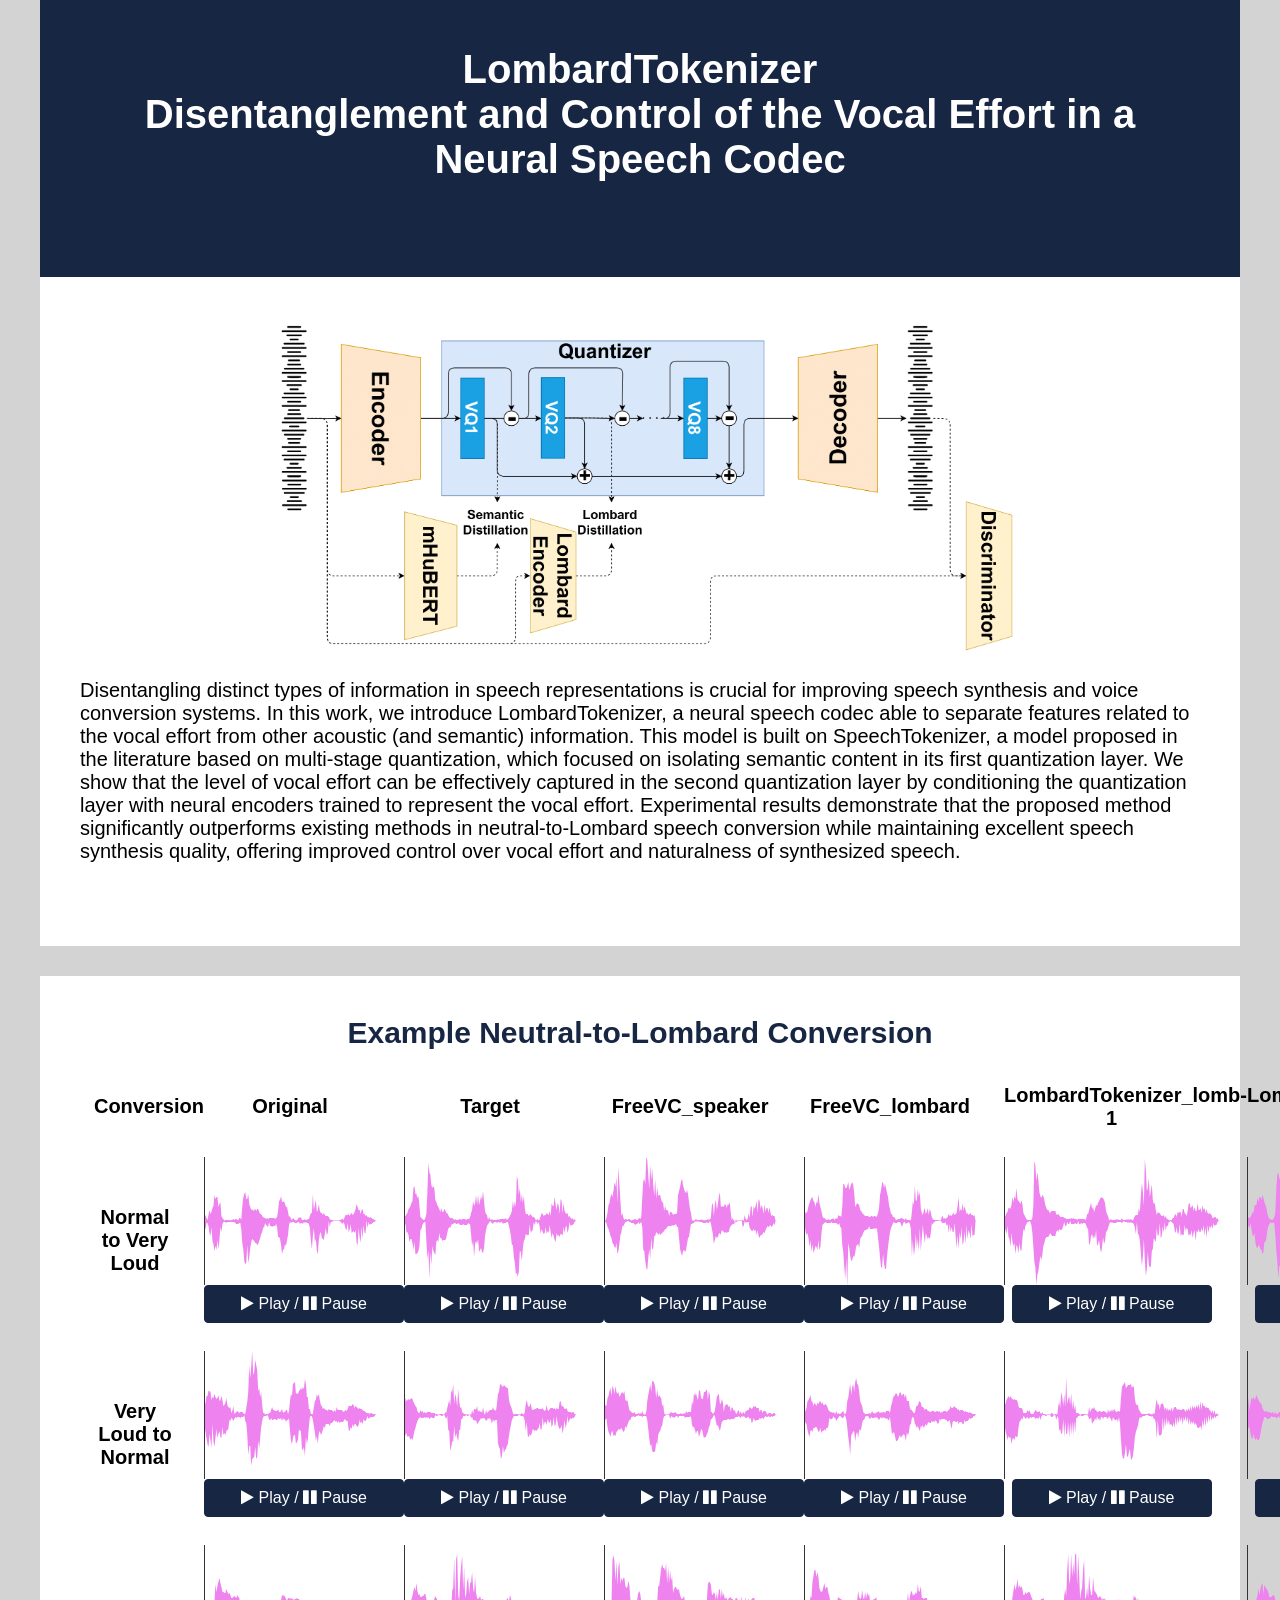
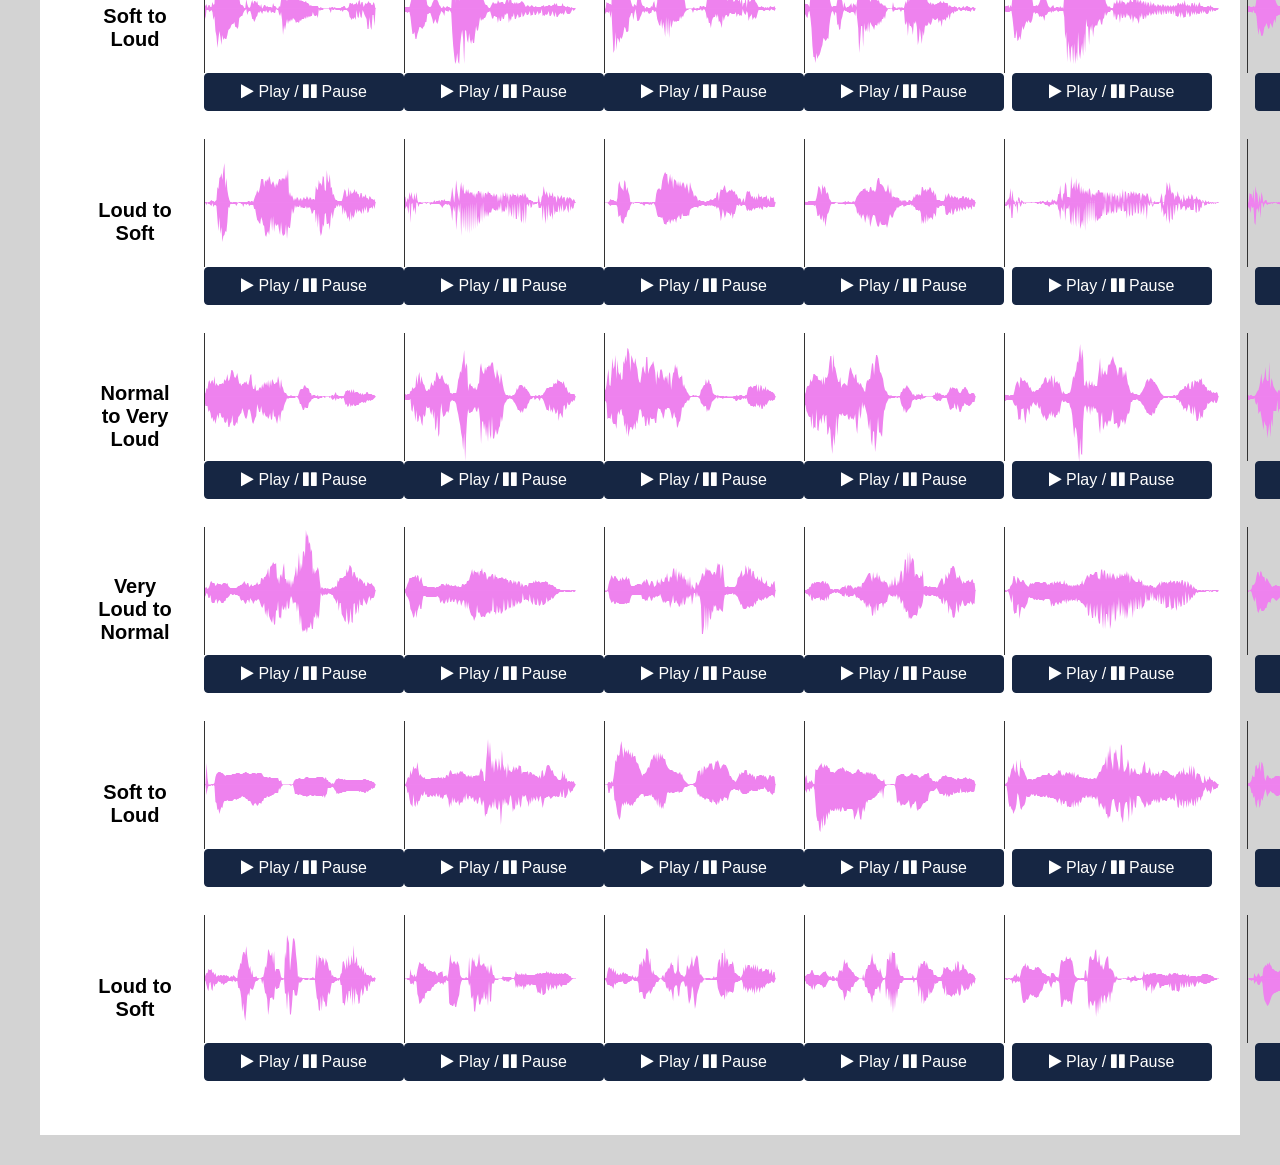
==== index.html @ 328fdbd9 "Add index for website" ====
<!DOCTYPE html>
<html>
    <head>
        <meta charset="UTF-8">
        <title>LombardTokenizer: Disentanglement and Control of the Vocal Effort in a  Neural Speech Codec</title>
        <link rel="stylesheet" type="text/css" href="css/styles.css">
        <script src="css/jquery-3.5.js"></script>
    </head>
    <body>
<div class="container">
    <div id="text1">LombardTokenizer <br/> Disentanglement and Control of the Vocal Effort in a  Neural Speech Codec</div>
    <div id="intro">
        <br>
        <p>
        <!-- Authors -->
      </p>
       <p>
        <!-- Conference and date -->
      </p>
       <p>
        <!-- link to paper [<a href="">Paper</a>] -->
        </p>
    </div>
</div>
<div class="content-container">
    <img src="data/lombardtokenizer.png" style="width:70%">
    <p>
        Disentangling distinct types of information in speech representations is crucial for improving speech synthesis 
        and voice conversion systems. In this work, we introduce LombardTokenizer, a neural speech codec able to separate 
        features related to the vocal effort from other acoustic (and semantic) information. This model is built on 
        SpeechTokenizer, a model proposed in the literature based on multi-stage quantization, which focused on isolating 
        semantic content in its first quantization layer. We show that the level of vocal effort can be effectively captured 
        in the second quantization layer by conditioning the quantization layer with neural encoders trained to represent 
        the vocal effort. Experimental results demonstrate that the proposed method significantly outperforms existing 
        methods in neutral-to-Lombard speech conversion while maintaining excellent speech synthesis quality, offering 
        improved control over vocal effort and naturalness of synthesized speech.
    </p>
    <br/>
</div>
<link rel="stylesheet" href="https://maxcdn.bootstrapcdn.com/font-awesome/4.3.0/css/font-awesome.min.css">

<div class="content-container">
    <script src="css/wavesurfer.js"></script>
    <div class="content-title">Example Neutral-to-Lombard Conversion</div>

    <table border="0" class="inlineTable">
        <tr>
            <th>      Conversion       </th>
            <th>       Original        </th>
            <th>        Target         </th>
            <th>    FreeVC_speaker     </th>
            <th>    FreeVC_lombard     </th>
            <th>LombardTokenizer_lomb-1</th>
            <th>LombardTokenizer_lomb-2</th>
        </tr>
        <tr>
            <th>Normal to Very Loud</th>
            <td>
                <div id="orig_waveform_1"></div>
                <button id="orig_waveform_1" class="play-button-demo btn btn-primary" onclick="wavesurfer_orig_1.playPause()">
                    <i class="fa fa-play"></i>
                    Play
                    /
                    <i class="fa fa-pause"></i>
                    Pause
                </button>
                <script>
                    var wavesurfer_orig_1 = WaveSurfer.create({
                                container: '#orig_waveform_1',
                                waveColor: 'violet',
                                progressColor: 'purple'
                            });
                    wavesurfer_orig_1.load('data/Avid/sp41/sp41_sen1_norm.wav');
                </script>
           </td>
            <td>
                <div id="target_waveform_1"></div>
                <button id="target_waveform_1" class="play-button-demo btn btn-primary" onclick="wavesurfer_target_1.playPause()">
                    <i class="fa fa-play"></i>
                    Play
                    /
                    <i class="fa fa-pause"></i>
                    Pause
                </button>
                <script>
                    var wavesurfer_target_1 = WaveSurfer.create({
                                container: '#target_waveform_1',
                                waveColor: 'violet',
                                progressColor: 'purple'
                            });
                    wavesurfer_target_1.load('data/Avid/sp41/sp41_sen1_very.wav');
                </script>
           </td>
            <td>
                <div id="freevc_spk_1"></div>
                <button id="freevc_spk_1" class="play-button-demo btn btn-primary" onclick="wavesurfer_freevc_spk_1.playPause()">
                    <i class="fa fa-play"></i>
                    Play
                    /
                    <i class="fa fa-pause"></i>
                    Pause
                </button>
                <script>
                    var wavesurfer_freevc_spk_1 = WaveSurfer.create({
                                container: '#freevc_spk_1',
                                waveColor: 'violet',
                                progressColor: 'purple'
                            });
                    wavesurfer_freevc_spk_1.load('data/Avid/sp41/sp41_sen1_norm2very_freevc_spk_intra_same.wav');
                </script>
           </td>
            <td>
                <div id="freevc_lmb_1"></div>
                <button id="freevc_lmb_1" class="play-button-demo btn btn-primary" onclick="wavesurfer_freevc_lmb_1.playPause()">
                    <i class="fa fa-play"></i>
                    Play
                    /
                    <i class="fa fa-pause"></i>
                    Pause
                </button>
                <script>
                    var wavesurfer_freevc_lmb_1 = WaveSurfer.create({
                                container: '#freevc_lmb_1',
                                waveColor: 'violet',
                                progressColor: 'purple'
                            });
                    wavesurfer_freevc_lmb_1.load('data/Avid/sp41/sp41_sen1_norm2very_freevc_lmb_intra_same.wav');
                </script>
           </td>
           <td>
            <div id="token_enc_1"></div>
            <button id="token_enc_1" class="play-button-demo btn btn-primary" onclick="wavesurfer_token_enc_1.playPause()">
                <i class="fa fa-play"></i>
                Play
                /
                <i class="fa fa-pause"></i>
                Pause
            </button>
            <script>
                var wavesurfer_token_enc_1 = WaveSurfer.create({
                            container: '#token_enc_1',
                            waveColor: 'violet',
                            progressColor: 'purple'
                        });
                wavesurfer_token_enc_1.load('data/Avid/sp41/sp41_sen1_norm2very_token_enc_intra_same.wav');
            </script>
            </td>
            <td>
            <div id="token_prd_1"></div>
            <button id="token_prd_1" class="play-button-demo btn btn-primary" onclick="wavesurfer_token_prd_1.playPause()">
                <i class="fa fa-play"></i>
                Play
                /
                <i class="fa fa-pause"></i>
                Pause
            </button>
            <script>
                var wavesurfer_token_prd_1 = WaveSurfer.create({
                            container: '#token_prd_1',
                            waveColor: 'violet',
                            progressColor: 'purple'
                        });
                wavesurfer_token_prd_1.load('data/Avid/sp41/sp41_sen1_norm2very_token_prd_intra_same.wav');
            </script>
            </td>
        </tr>
        <tr>
            <th>Very Loud to Normal</th>
            <td>
                <div id="orig_waveform_2"></div>
                <button id="orig_waveform_2" class="play-button-demo btn btn-primary" onclick="wavesurfer_orig_2.playPause()">
                    <i class="fa fa-play"></i>
                    Play
                    /
                    <i class="fa fa-pause"></i>
                    Pause
                </button>
                <script>
                    var wavesurfer_orig_2 = WaveSurfer.create({
                                container: '#orig_waveform_2',
                                waveColor: 'violet',
                                progressColor: 'purple'
                            });
                    wavesurfer_orig_2.load('data/Avid/sp41/sp41_sen2_very.wav');
                </script>
           </td>
            <td>
                <div id="target_waveform_2"></div>
                <button id="target_waveform_2" class="play-button-demo btn btn-primary" onclick="wavesurfer_target_2.playPause()">
                    <i class="fa fa-play"></i>
                    Play
                    /
                    <i class="fa fa-pause"></i>
                    Pause
                </button>
                <script>
                    var wavesurfer_target_2 = WaveSurfer.create({
                                container: '#target_waveform_2',
                                waveColor: 'violet',
                                progressColor: 'purple'
                            });
                    wavesurfer_target_2.load('data/Avid/sp41/sp41_sen2_norm.wav');
                </script>
           </td>
            <td>
                <div id="freevc_spk_2"></div>
                <button id="freevc_spk_2" class="play-button-demo btn btn-primary" onclick="wavesurfer_freevc_spk_2.playPause()">
                    <i class="fa fa-play"></i>
                    Play
                    /
                    <i class="fa fa-pause"></i>
                    Pause
                </button>
                <script>
                    var wavesurfer_freevc_spk_2 = WaveSurfer.create({
                                container: '#freevc_spk_2',
                                waveColor: 'violet',
                                progressColor: 'purple'
                            });
                    wavesurfer_freevc_spk_2.load('data/Avid/sp41/sp41_sen2_very2norm_freevc_spk_intra_same.wav');
                </script>
           </td>
            <td>
                <div id="freevc_lmb_2"></div>
                <button id="freevc_lmb_2" class="play-button-demo btn btn-primary" onclick="wavesurfer_freevc_lmb_2.playPause()">
                    <i class="fa fa-play"></i>
                    Play
                    /
                    <i class="fa fa-pause"></i>
                    Pause
                </button>
                <script>
                    var wavesurfer_freevc_lmb_2 = WaveSurfer.create({
                                container: '#freevc_lmb_2',
                                waveColor: 'violet',
                                progressColor: 'purple'
                            });
                    wavesurfer_freevc_lmb_2.load('data/Avid/sp41/sp41_sen2_very2norm_freevc_lmb_intra_same.wav');
                </script>
           </td>
           <td>
            <div id="token_enc_2"></div>
            <button id="token_enc_2" class="play-button-demo btn btn-primary" onclick="wavesurfer_token_enc_2.playPause()">
                <i class="fa fa-play"></i>
                Play
                /
                <i class="fa fa-pause"></i>
                Pause
            </button>
            <script>
                var wavesurfer_token_enc_2 = WaveSurfer.create({
                            container: '#token_enc_2',
                            waveColor: 'violet',
                            progressColor: 'purple'
                        });
                wavesurfer_token_enc_2.load('data/Avid/sp41/sp41_sen2_very2norm_token_enc_intra_same.wav');
            </script>
            </td>
            <td>
            <div id="token_prd_2"></div>
            <button id="token_prd_2" class="play-button-demo btn btn-primary" onclick="wavesurfer_token_prd_2.playPause()">
                <i class="fa fa-play"></i>
                Play
                /
                <i class="fa fa-pause"></i>
                Pause
            </button>
            <script>
                var wavesurfer_token_prd_2 = WaveSurfer.create({
                            container: '#token_prd_2',
                            waveColor: 'violet',
                            progressColor: 'purple'
                        });
                wavesurfer_token_prd_2.load('data/Avid/sp41/sp41_sen2_very2norm_token_prd_intra_same.wav');
            </script>
            </td>
        </tr>
        <tr>
            <th>Soft to Loud</th>
            <td>
                <div id="orig_waveform_3"></div>
                <button id="orig_waveform_3" class="play-button-demo btn btn-primary" onclick="wavesurfer_orig_3.playPause()">
                    <i class="fa fa-play"></i>
                    Play
                    /
                    <i class="fa fa-pause"></i>
                    Pause
                </button>
                <script>
                    var wavesurfer_orig_3 = WaveSurfer.create({
                                container: '#orig_waveform_3',
                                waveColor: 'violet',
                                progressColor: 'purple'
                            });
                    wavesurfer_orig_3.load('data/Avid/sp41/sp41_sen3_soft.wav');
                </script>
           </td>
            <td>
                <div id="target_waveform_3"></div>
                <button id="target_waveform_3" class="play-button-demo btn btn-primary" onclick="wavesurfer_target_3.playPause()">
                    <i class="fa fa-play"></i>
                    Play
                    /
                    <i class="fa fa-pause"></i>
                    Pause
                </button>
                <script>
                    var wavesurfer_target_3 = WaveSurfer.create({
                                container: '#target_waveform_3',
                                waveColor: 'violet',
                                progressColor: 'purple'
                            });
                    wavesurfer_target_3.load('data/Avid/sp41/sp41_sen3_loud.wav');
                </script>
           </td>
            <td>
                <div id="freevc_spk_3"></div>
                <button id="freevc_spk_3" class="play-button-demo btn btn-primary" onclick="wavesurfer_freevc_spk_3.playPause()">
                    <i class="fa fa-play"></i>
                    Play
                    /
                    <i class="fa fa-pause"></i>
                    Pause
                </button>
                <script>
                    var wavesurfer_freevc_spk_3 = WaveSurfer.create({
                                container: '#freevc_spk_3',
                                waveColor: 'violet',
                                progressColor: 'purple'
                            });
                    wavesurfer_freevc_spk_3.load('data/Avid/sp41/sp41_sen3_soft2loud_freevc_spk_intra_same.wav');
                </script>
           </td>
            <td>
                <div id="freevc_lmb_3"></div>
                <button id="freevc_lmb_3" class="play-button-demo btn btn-primary" onclick="wavesurfer_freevc_lmb_3.playPause()">
                    <i class="fa fa-play"></i>
                    Play
                    /
                    <i class="fa fa-pause"></i>
                    Pause
                </button>
                <script>
                    var wavesurfer_freevc_lmb_3 = WaveSurfer.create({
                                container: '#freevc_lmb_3',
                                waveColor: 'violet',
                                progressColor: 'purple'
                            });
                    wavesurfer_freevc_lmb_3.load('data/Avid/sp41/sp41_sen3_soft2loud_freevc_lmb_intra_same.wav');
                </script>
           </td>
           <td>
            <div id="token_enc_3"></div>
            <button id="token_enc_3" class="play-button-demo btn btn-primary" onclick="wavesurfer_token_enc_3.playPause()">
                <i class="fa fa-play"></i>
                Play
                /
                <i class="fa fa-pause"></i>
                Pause
            </button>
            <script>
                var wavesurfer_token_enc_3 = WaveSurfer.create({
                            container: '#token_enc_3',
                            waveColor: 'violet',
                            progressColor: 'purple'
                        });
                wavesurfer_token_enc_3.load('data/Avid/sp41/sp41_sen3_soft2loud_token_enc_intra_same.wav');
            </script>
            </td>
            <td>
            <div id="token_prd_3"></div>
            <button id="token_prd_3" class="play-button-demo btn btn-primary" onclick="wavesurfer_token_prd_3.playPause()">
                <i class="fa fa-play"></i>
                Play
                /
                <i class="fa fa-pause"></i>
                Pause
            </button>
            <script>
                var wavesurfer_token_prd_3 = WaveSurfer.create({
                            container: '#token_prd_3',
                            waveColor: 'violet',
                            progressColor: 'purple'
                        });
                wavesurfer_token_prd_3.load('data/Avid/sp41/sp41_sen3_soft2loud_token_prd_intra_same.wav');
            </script>
            </td>
        </tr>
        <tr>
            <th>Loud to Soft</th>
            <td>
                <div id="orig_waveform_4"></div>
                <button id="orig_waveform_4" class="play-button-demo btn btn-primary" onclick="wavesurfer_orig_4.playPause()">
                    <i class="fa fa-play"></i>
                    Play
                    /
                    <i class="fa fa-pause"></i>
                    Pause
                </button>
                <script>
                    var wavesurfer_orig_4 = WaveSurfer.create({
                                container: '#orig_waveform_4',
                                waveColor: 'violet',
                                progressColor: 'purple'
                            });
                    wavesurfer_orig_4.load('data/Avid/sp41/sp41_sen4_loud.wav');
                </script>
           </td>
            <td>
                <div id="target_waveform_4"></div>
                <button id="target_waveform_4" class="play-button-demo btn btn-primary" onclick="wavesurfer_target_4.playPause()">
                    <i class="fa fa-play"></i>
                    Play
                    /
                    <i class="fa fa-pause"></i>
                    Pause
                </button>
                <script>
                    var wavesurfer_target_4 = WaveSurfer.create({
                                container: '#target_waveform_4',
                                waveColor: 'violet',
                                progressColor: 'purple'
                            });
                    wavesurfer_target_4.load('data/Avid/sp41/sp41_sen4_soft.wav');
                </script>
           </td>
            <td>
                <div id="freevc_spk_4"></div>
                <button id="freevc_spk_4" class="play-button-demo btn btn-primary" onclick="wavesurfer_freevc_spk_4.playPause()">
                    <i class="fa fa-play"></i>
                    Play
                    /
                    <i class="fa fa-pause"></i>
                    Pause
                </button>
                <script>
                    var wavesurfer_freevc_spk_4 = WaveSurfer.create({
                                container: '#freevc_spk_4',
                                waveColor: 'violet',
                                progressColor: 'purple'
                            });
                    wavesurfer_freevc_spk_4.load('data/Avid/sp41/sp41_sen4_loud2soft_freevc_spk_intra_same.wav');
                </script>
           </td>
            <td>
                <div id="freevc_lmb_4"></div>
                <button id="freevc_lmb_4" class="play-button-demo btn btn-primary" onclick="wavesurfer_freevc_lmb_4.playPause()">
                    <i class="fa fa-play"></i>
                    Play
                    /
                    <i class="fa fa-pause"></i>
                    Pause
                </button>
                <script>
                    var wavesurfer_freevc_lmb_4 = WaveSurfer.create({
                                container: '#freevc_lmb_4',
                                waveColor: 'violet',
                                progressColor: 'purple'
                            });
                    wavesurfer_freevc_lmb_4.load('data/Avid/sp41/sp41_sen4_loud2soft_freevc_lmb_intra_same.wav');
                </script>
           </td>
           <td>
            <div id="token_enc_4"></div>
            <button id="token_enc_4" class="play-button-demo btn btn-primary" onclick="wavesurfer_token_enc_4.playPause()">
                <i class="fa fa-play"></i>
                Play
                /
                <i class="fa fa-pause"></i>
                Pause
            </button>
            <script>
                var wavesurfer_token_enc_4 = WaveSurfer.create({
                            container: '#token_enc_4',
                            waveColor: 'violet',
                            progressColor: 'purple'
                        });
                wavesurfer_token_enc_4.load('data/Avid/sp41/sp41_sen4_loud2soft_token_enc_intra_same.wav');
            </script>
            </td>
            <td>
            <div id="token_prd_4"></div>
            <button id="token_prd_4" class="play-button-demo btn btn-primary" onclick="wavesurfer_token_prd_4.playPause()">
                <i class="fa fa-play"></i>
                Play
                /
                <i class="fa fa-pause"></i>
                Pause
            </button>
            <script>
                var wavesurfer_token_prd_4 = WaveSurfer.create({
                            container: '#token_prd_4',
                            waveColor: 'violet',
                            progressColor: 'purple'
                        });
                wavesurfer_token_prd_4.load('data/Avid/sp41/sp41_sen4_loud2soft_token_prd_intra_same.wav');
            </script>
            </td>
        </tr>
        <tr>
            <th>Normal to Very Loud</th>
            <td>
                <div id="orig_waveform_5"></div>
                <button id="orig_waveform_5" class="play-button-demo btn btn-primary" onclick="wavesurfer_orig_5.playPause()">
                    <i class="fa fa-play"></i>
                    Play
                    /
                    <i class="fa fa-pause"></i>
                    Pause
                </button>
                <script>
                    var wavesurfer_orig_5 = WaveSurfer.create({
                                container: '#orig_waveform_5',
                                waveColor: 'violet',
                                progressColor: 'purple'
                            });
                    wavesurfer_orig_5.load('data/Avid/sp42/sp42_sen5_norm.wav');
                </script>
           </td>
            <td>
                <div id="target_waveform_5"></div>
                <button id="target_waveform_5" class="play-button-demo btn btn-primary" onclick="wavesurfer_target_5.playPause()">
                    <i class="fa fa-play"></i>
                    Play
                    /
                    <i class="fa fa-pause"></i>
                    Pause
                </button>
                <script>
                    var wavesurfer_target_5 = WaveSurfer.create({
                                container: '#target_waveform_5',
                                waveColor: 'violet',
                                progressColor: 'purple'
                            });
                    wavesurfer_target_5.load('data/Avid/sp42/sp42_sen5_very.wav');
                </script>
           </td>
            <td>
                <div id="freevc_spk_5"></div>
                <button id="freevc_spk_5" class="play-button-demo btn btn-primary" onclick="wavesurfer_freevc_spk_5.playPause()">
                    <i class="fa fa-play"></i>
                    Play
                    /
                    <i class="fa fa-pause"></i>
                    Pause
                </button>
                <script>
                    var wavesurfer_freevc_spk_5 = WaveSurfer.create({
                                container: '#freevc_spk_5',
                                waveColor: 'violet',
                                progressColor: 'purple'
                            });
                    wavesurfer_freevc_spk_5.load('data/Avid/sp42/sp42_sen5_norm2very_freevc_spk_intra_same.wav');
                </script>
           </td>
            <td>
                <div id="freevc_lmb_5"></div>
                <button id="freevc_lmb_5" class="play-button-demo btn btn-primary" onclick="wavesurfer_freevc_lmb_5.playPause()">
                    <i class="fa fa-play"></i>
                    Play
                    /
                    <i class="fa fa-pause"></i>
                    Pause
                </button>
                <script>
                    var wavesurfer_freevc_lmb_5 = WaveSurfer.create({
                                container: '#freevc_lmb_5',
                                waveColor: 'violet',
                                progressColor: 'purple'
                            });
                    wavesurfer_freevc_lmb_5.load('data/Avid/sp42/sp42_sen5_norm2very_freevc_lmb_intra_same.wav');
                </script>
           </td>
           <td>
            <div id="token_enc_5"></div>
            <button id="token_enc_5" class="play-button-demo btn btn-primary" onclick="wavesurfer_token_enc_5.playPause()">
                <i class="fa fa-play"></i>
                Play
                /
                <i class="fa fa-pause"></i>
                Pause
            </button>
            <script>
                var wavesurfer_token_enc_5 = WaveSurfer.create({
                            container: '#token_enc_5',
                            waveColor: 'violet',
                            progressColor: 'purple'
                        });
                wavesurfer_token_enc_5.load('data/Avid/sp42/sp42_sen5_norm2very_token_enc_intra_same.wav');
            </script>
            </td>
            <td>
            <div id="token_prd_5"></div>
            <button id="token_prd_5" class="play-button-demo btn btn-primary" onclick="wavesurfer_token_prd_5.playPause()">
                <i class="fa fa-play"></i>
                Play
                /
                <i class="fa fa-pause"></i>
                Pause
            </button>
            <script>
                var wavesurfer_token_prd_5 = WaveSurfer.create({
                            container: '#token_prd_5',
                            waveColor: 'violet',
                            progressColor: 'purple'
                        });
                wavesurfer_token_prd_5.load('data/Avid/sp42/sp42_sen5_norm2very_token_prd_intra_same.wav');
            </script>
            </td>
        </tr>
        <tr>
            <th>Very Loud to Normal</th>
            <td>
                <div id="orig_waveform_6"></div>
                <button id="orig_waveform_6" class="play-button-demo btn btn-primary" onclick="wavesurfer_orig_6.playPause()">
                    <i class="fa fa-play"></i>
                    Play
                    /
                    <i class="fa fa-pause"></i>
                    Pause
                </button>
                <script>
                    var wavesurfer_orig_6 = WaveSurfer.create({
                                container: '#orig_waveform_6',
                                waveColor: 'violet',
                                progressColor: 'purple'
                            });
                    wavesurfer_orig_6.load('data/Avid/sp42/sp42_sen6_very.wav');
                </script>
           </td>
            <td>
                <div id="target_waveform_6"></div>
                <button id="target_waveform_6" class="play-button-demo btn btn-primary" onclick="wavesurfer_target_6.playPause()">
                    <i class="fa fa-play"></i>
                    Play
                    /
                    <i class="fa fa-pause"></i>
                    Pause
                </button>
                <script>
                    var wavesurfer_target_6 = WaveSurfer.create({
                                container: '#target_waveform_6',
                                waveColor: 'violet',
                                progressColor: 'purple'
                            });
                    wavesurfer_target_6.load('data/Avid/sp42/sp42_sen6_norm.wav');
                </script>
           </td>
            <td>
                <div id="freevc_spk_6"></div>
                <button id="freevc_spk_6" class="play-button-demo btn btn-primary" onclick="wavesurfer_freevc_spk_6.playPause()">
                    <i class="fa fa-play"></i>
                    Play
                    /
                    <i class="fa fa-pause"></i>
                    Pause
                </button>
                <script>
                    var wavesurfer_freevc_spk_6 = WaveSurfer.create({
                                container: '#freevc_spk_6',
                                waveColor: 'violet',
                                progressColor: 'purple'
                            });
                    wavesurfer_freevc_spk_6.load('data/Avid/sp42/sp42_sen6_very2norm_freevc_spk_intra_same.wav');
                </script>
           </td>
            <td>
                <div id="freevc_lmb_6"></div>
                <button id="freevc_lmb_6" class="play-button-demo btn btn-primary" onclick="wavesurfer_freevc_lmb_6.playPause()">
                    <i class="fa fa-play"></i>
                    Play
                    /
                    <i class="fa fa-pause"></i>
                    Pause
                </button>
                <script>
                    var wavesurfer_freevc_lmb_6 = WaveSurfer.create({
                                container: '#freevc_lmb_6',
                                waveColor: 'violet',
                                progressColor: 'purple'
                            });
                    wavesurfer_freevc_lmb_6.load('data/Avid/sp42/sp42_sen6_very2norm_freevc_lmb_intra_same.wav');
                </script>
           </td>
           <td>
            <div id="token_enc_6"></div>
            <button id="token_enc_6" class="play-button-demo btn btn-primary" onclick="wavesurfer_token_enc_6.playPause()">
                <i class="fa fa-play"></i>
                Play
                /
                <i class="fa fa-pause"></i>
                Pause
            </button>
            <script>
                var wavesurfer_token_enc_6 = WaveSurfer.create({
                            container: '#token_enc_6',
                            waveColor: 'violet',
                            progressColor: 'purple'
                        });
                wavesurfer_token_enc_6.load('data/Avid/sp42/sp42_sen6_very2norm_token_enc_intra_same.wav');
            </script>
            </td>
            <td>
            <div id="token_prd_6"></div>
            <button id="token_prd_6" class="play-button-demo btn btn-primary" onclick="wavesurfer_token_prd_6.playPause()">
                <i class="fa fa-play"></i>
                Play
                /
                <i class="fa fa-pause"></i>
                Pause
            </button>
            <script>
                var wavesurfer_token_prd_6 = WaveSurfer.create({
                            container: '#token_prd_6',
                            waveColor: 'violet',
                            progressColor: 'purple'
                        });
                wavesurfer_token_prd_6.load('data/Avid/sp42/sp42_sen6_very2norm_token_prd_intra_same.wav');
            </script>
            </td>
        </tr>
        <tr>
            <th>Soft to Loud</th>
            <td>
                <div id="orig_waveform_7"></div>
                <button id="orig_waveform_7" class="play-button-demo btn btn-primary" onclick="wavesurfer_orig_7.playPause()">
                    <i class="fa fa-play"></i>
                    Play
                    /
                    <i class="fa fa-pause"></i>
                    Pause
                </button>
                <script>
                    var wavesurfer_orig_7 = WaveSurfer.create({
                                container: '#orig_waveform_7',
                                waveColor: 'violet',
                                progressColor: 'purple'
                            });
                    wavesurfer_orig_7.load('data/Avid/sp42/sp42_sen7_soft.wav');
                </script>
           </td>
            <td>
                <div id="target_waveform_7"></div>
                <button id="target_waveform_7" class="play-button-demo btn btn-primary" onclick="wavesurfer_target_7.playPause()">
                    <i class="fa fa-play"></i>
                    Play
                    /
                    <i class="fa fa-pause"></i>
                    Pause
                </button>
                <script>
                    var wavesurfer_target_7 = WaveSurfer.create({
                                container: '#target_waveform_7',
                                waveColor: 'violet',
                                progressColor: 'purple'
                            });
                    wavesurfer_target_7.load('data/Avid/sp42/sp42_sen7_loud.wav');
                </script>
           </td>
            <td>
                <div id="freevc_spk_7"></div>
                <button id="freevc_spk_7" class="play-button-demo btn btn-primary" onclick="wavesurfer_freevc_spk_7.playPause()">
                    <i class="fa fa-play"></i>
                    Play
                    /
                    <i class="fa fa-pause"></i>
                    Pause
                </button>
                <script>
                    var wavesurfer_freevc_spk_7 = WaveSurfer.create({
                                container: '#freevc_spk_7',
                                waveColor: 'violet',
                                progressColor: 'purple'
                            });
                    wavesurfer_freevc_spk_7.load('data/Avid/sp42/sp42_sen7_soft2loud_freevc_spk_intra_same.wav');
                </script>
           </td>
            <td>
                <div id="freevc_lmb_7"></div>
                <button id="freevc_lmb_7" class="play-button-demo btn btn-primary" onclick="wavesurfer_freevc_lmb_7.playPause()">
                    <i class="fa fa-play"></i>
                    Play
                    /
                    <i class="fa fa-pause"></i>
                    Pause
                </button>
                <script>
                    var wavesurfer_freevc_lmb_7 = WaveSurfer.create({
                                container: '#freevc_lmb_7',
                                waveColor: 'violet',
                                progressColor: 'purple'
                            });
                    wavesurfer_freevc_lmb_7.load('data/Avid/sp42/sp42_sen7_soft2loud_freevc_lmb_intra_same.wav');
                </script>
           </td>
           <td>
            <div id="token_enc_7"></div>
            <button id="token_enc_7" class="play-button-demo btn btn-primary" onclick="wavesurfer_token_enc_7.playPause()">
                <i class="fa fa-play"></i>
                Play
                /
                <i class="fa fa-pause"></i>
                Pause
            </button>
            <script>
                var wavesurfer_token_enc_7 = WaveSurfer.create({
                            container: '#token_enc_7',
                            waveColor: 'violet',
                            progressColor: 'purple'
                        });
                wavesurfer_token_enc_7.load('data/Avid/sp42/sp42_sen7_soft2loud_token_enc_intra_same.wav');
            </script>
            </td>
            <td>
            <div id="token_prd_7"></div>
            <button id="token_prd_7" class="play-button-demo btn btn-primary" onclick="wavesurfer_token_prd_7.playPause()">
                <i class="fa fa-play"></i>
                Play
                /
                <i class="fa fa-pause"></i>
                Pause
            </button>
            <script>
                var wavesurfer_token_prd_7 = WaveSurfer.create({
                            container: '#token_prd_7',
                            waveColor: 'violet',
                            progressColor: 'purple'
                        });
                wavesurfer_token_prd_7.load('data/Avid/sp42/sp42_sen7_soft2loud_token_prd_intra_same.wav');
            </script>
            </td>
        </tr>
        <tr>
            <th>Loud to Soft</th>
            <td>
                <div id="orig_waveform_8"></div>
                <button id="orig_waveform_8" class="play-button-demo btn btn-primary" onclick="wavesurfer_orig_8.playPause()">
                    <i class="fa fa-play"></i>
                    Play
                    /
                    <i class="fa fa-pause"></i>
                    Pause
                </button>
                <script>
                    var wavesurfer_orig_8 = WaveSurfer.create({
                                container: '#orig_waveform_8',
                                waveColor: 'violet',
                                progressColor: 'purple'
                            });
                    wavesurfer_orig_8.load('data/Avid/sp42/sp42_sen8_loud.wav');
                </script>
           </td>
            <td>
                <div id="target_waveform_8"></div>
                <button id="target_waveform_8" class="play-button-demo btn btn-primary" onclick="wavesurfer_target_8.playPause()">
                    <i class="fa fa-play"></i>
                    Play
                    /
                    <i class="fa fa-pause"></i>
                    Pause
                </button>
                <script>
                    var wavesurfer_target_8 = WaveSurfer.create({
                                container: '#target_waveform_8',
                                waveColor: 'violet',
                                progressColor: 'purple'
                            });
                    wavesurfer_target_8.load('data/Avid/sp42/sp42_sen8_soft.wav');
                </script>
           </td>
            <td>
                <div id="freevc_spk_8"></div>
                <button id="freevc_spk_8" class="play-button-demo btn btn-primary" onclick="wavesurfer_freevc_spk_8.playPause()">
                    <i class="fa fa-play"></i>
                    Play
                    /
                    <i class="fa fa-pause"></i>
                    Pause
                </button>
                <script>
                    var wavesurfer_freevc_spk_8 = WaveSurfer.create({
                                container: '#freevc_spk_8',
                                waveColor: 'violet',
                                progressColor: 'purple'
                            });
                    wavesurfer_freevc_spk_8.load('data/Avid/sp42/sp42_sen8_loud2soft_freevc_spk_intra_same.wav');
                </script>
           </td>
            <td>
                <div id="freevc_lmb_8"></div>
                <button id="freevc_lmb_8" class="play-button-demo btn btn-primary" onclick="wavesurfer_freevc_lmb_8.playPause()">
                    <i class="fa fa-play"></i>
                    Play
                    /
                    <i class="fa fa-pause"></i>
                    Pause
                </button>
                <script>
                    var wavesurfer_freevc_lmb_8 = WaveSurfer.create({
                                container: '#freevc_lmb_8',
                                waveColor: 'violet',
                                progressColor: 'purple'
                            });
                    wavesurfer_freevc_lmb_8.load('data/Avid/sp42/sp42_sen8_loud2soft_freevc_lmb_intra_same.wav');
                </script>
           </td>
           <td>
            <div id="token_enc_8"></div>
            <button id="token_enc_8" class="play-button-demo btn btn-primary" onclick="wavesurfer_token_enc_8.playPause()">
                <i class="fa fa-play"></i>
                Play
                /
                <i class="fa fa-pause"></i>
                Pause
            </button>
            <script>
                var wavesurfer_token_enc_8 = WaveSurfer.create({
                            container: '#token_enc_8',
                            waveColor: 'violet',
                            progressColor: 'purple'
                        });
                wavesurfer_token_enc_8.load('data/Avid/sp42/sp42_sen8_loud2soft_token_enc_intra_same.wav');
            </script>
            </td>
            <td>
            <div id="token_prd_8"></div>
            <button id="token_prd_8" class="play-button-demo btn btn-primary" onclick="wavesurfer_token_prd_8.playPause()">
                <i class="fa fa-play"></i>
                Play
                /
                <i class="fa fa-pause"></i>
                Pause
            </button>
            <script>
                var wavesurfer_token_prd_8 = WaveSurfer.create({
                            container: '#token_prd_8',
                            waveColor: 'violet',
                            progressColor: 'purple'
                        });
                wavesurfer_token_prd_8.load('data/Avid/sp42/sp42_sen8_loud2soft_token_prd_intra_same.wav');
            </script>
            </td>
        </tr>
    </table>
</div>
---- css/styles.css ----
html {
    background-color: lightgrey;
    font-family: sans-serif;
    -webkit-text-size-adjust: 100%;
    -ms-text-size-adjust: 100%;
    margin: 0;
    padding: 0;
}
body {
    background-color : lightgrey;
    margin: auto;
    width: 90%;
    min-width: 1200px;
    max-width: 2000px;
    height: 100%;
    padding: 0;
}

.container{
    position: relative;
    background:  rgb(22, 38, 67); /* For browsers that do not support gradients */
    /* background: -webkit-linear-gradient(color1, color2); /* For Safari 5.1 to 6.0 */
    /* background: -o-linear-gradient(color1, color2); /* For Opera 11.1 to 12.0 */
    /* background: -moz-linear-gradient(color1, color2); /* For Firefox 3.6 to 15 */
    /* background: linear-gradient(color1, color2);  /* Standard syntax */
	background-size: cover;
    height: auto;
    padding: 2%;
}

.footer-container{
    position: relative;
    background-image: url("../img/pattern2.png") ;
    background-size: cover;
    height: auto;
    padding: 30px 30px;
}

a {
    color: rgb(22, 38, 67); 
}

#img1{
    z-index: 100;
    position: absolute;
    left: 10%;
    top: 15%;
    border-radius: 50%;
    height: 70%;
    width: auto;
    box-shadow: 10px 5px 5px gray;
}

#img3{
    width: 90%;
    align-content: center;
	height: auto;
    padding: 2%;
}

#cat{
    display: inline-block;
    float: left;
    width: 42%;
    height: auto;
    padding-left: 5%; 
}

#cat_2{
    display: inline-block;
    float: right;
    width: 42%;
    height: auto;
    padding-right: 5%;
}

#text1{
    z-index:100;
    position: relative;
    color: white;
    font-size: 40px;
    font-weight: bold;
    text-align: center;
    margin: 2%;
}

#intro{
    z-index:100;
    color: white;
    font-size: 22px;
    text-align: center;
}

#text2{
    color: white;
    font-size: 30px;
    font-weight: bold;
    text-align: center;
    padding: 20px;
}

#footnote{
	color: white;
    font-size: 20px;
    text-align: center;
    padding-bottom: 20px;
}

#area1{
	width:100%;
	height:100px;
}

.clear{
    clear:both;
}

.img-circle {
    border-radius: 50%;
}

.content-container{
    background-color: white;
	padding: 40px 40px;
	text-align: left;
	font-size: 20px;
    margin-bottom: 30px;
    display: block;
}

.content-title{
    font-size: 30px;
    color: rgb(22, 38, 67);
    text-align: center;
    padding-bottom: 20px;
    font-weight: bold;
}

nav{
    margin-bottom: 76px;
}

.nav-button {
    background-color: #999999;
    width: 50%;
    padding: 10px 0;
    text-decoration: none;
    text-align: center;
    font-size: 20px;
    color: white;
    float: left;
    cursor: pointer;
}

.nav-button:hover {
    background-color: #666666;
}

.icon {
    background-color: white;
    height: 40px;
    width: 40px;
    padding: 0 0;
    margin-right: 5px;
    display: inline-block;
    position: center;
    cursor: pointer;
    border-radius: 50%;
}

.icon-container{
	text-align:center;
    margin: 10px 10px;
}

/* The following is for projects.php*/
.project-container{
	display: block;
	height: auto;
	width: 100%;
	margin-bottom: 30px;
}
.project-image-container{
	display: inline-block;
	vertical-align: top;
	width: 30%;
	height: auto;
	margin-right: 3%;
}
.project-logo-container{
	display: inline-block;
	vertical-align: top;
	width: 4%;
	height: auto;
    margin-right: 2%; 
}
.project-text-container{
	display: inline-block;
	vertical-align: top;
	width: 60%;
	height: auto;
	margin-left: 3%;
}
.project-full-text-container{
	display: inline-block;
	vertical-align: top;
	width: 90%;
	height: auto;
    margin-left: 2%; 
}
.project-video-container{
    width: 70%;
    height: auto;
    margin-left: 15%;
    margin-right: 15%;
    margin-top: 30px;
    margin-bottom: 30px;
    display: block;
}
.project-year-container{
    background-color: rgb(22, 38, 67); /*#FFC064*/
    padding: 5px;
    color: white;
    font-size: 36px;
    font-weight: bold;
    text-align: center;
}

table {
    text-align: center;
    align-content: center;
    vertical-align: middle;
    border-collapse: collapse;
    width: 100%;
}

th, td{
    width: 65px;
    padding: 1%;
    text-align: center;
    align-content: center;
    vertical-align: middle;
    border-collapse: collapse;
}

.play-button{
    width: 50px; 
    height: auto;
    display: block; 
}

.play-button-demo{
    width: 200px; 
    height: auto;
    display: block; 
}

/* End here */

h1 {
    text-align: center;
    color: rgb(22, 38, 67);
}

.icon-container > a {
    color: transparent;
}

img {
    display: block;
    width: 100%;
    height: 100%;
    margin-left: auto;
    margin-right: auto;
}

hr {
    color: rgb(22, 38, 67);
    size: 10px;
}

.option-div{
    font-size: 24px;
    color: rgb(22, 38, 67);
    font-weight: bold;
}

.option-div option{
    font-size: 20px;
}

.fa-play:before {
    content: "\f04b"
}

.fa-pause:before {
    content: "\f04c"
}

.fa-stop:before {
    content: "\f04d"
}

.fa {
    display: inline-block;
    font: normal normal normal 14px / 1 FontAwesome;
    font-size: inherit;
    text-rendering: auto;
    -webkit-font-smoothing: antialiased;
    -moz-osx-font-smoothing: grayscale
}

.btn {
    display: inline-block;
    font-weight: 400;
    text-align: center;
    white-space: nowrap;
    vertical-align: middle;
    -webkit-user-select: none;
    -moz-user-select: none;
    -ms-user-select: none;
    user-select: none;
    border: 1px solid transparent;
    padding: .375rem .75rem;
    font-size: 1rem;
    line-height: 1.5;
    border-radius: .25rem;
    transition: color .15s ease-in-out, background-color .15s ease-in-out, border-color .15s ease-in-out, box-shadow .15s ease-in-out
}

@media screen and (prefers-reduced-motion:reduce) {
    .btn {
        transition: none
    }
}

.btn:focus, .btn:hover {
    text-decoration: none
}

.btn.focus, .btn:focus {
    outline: 0;
    box-shadow: 0 0 0 .2rem rgba(0, 123, 255, .25)
}

.btn.disabled, .btn:disabled {
    opacity: .65
}

.btn:not(:disabled):not(.disabled) {
    cursor: pointer
}

a.btn.disabled, fieldset:disabled a.btn {
    pointer-events: none
}

.btn-primary {
    color: #fff;
    background-color: rgb(22, 38, 67);
    border-color: rgb(22, 38, 67)
}

.btn-primary:hover {
    color: #fff;
    background-color: rgb(22, 38, 67);
    border-color: rgb(22, 38, 67)
}

.btn-primary.focus, .btn-primary:focus {
    box-shadow: 0 0 0 .2rem rgba(22, 38, 67, .5)
}

.btn-primary.disabled, .btn-primary:disabled {
    color: #fff;
    background-color: rgb(22, 38, 67);
    border-color: rgb(22, 38, 67)
}

.btn-primary:not(:disabled):not(.disabled).active, .btn-primary:not(:disabled):not(.disabled):active,
.show > .btn-primary.dropdown-toggle {
    color: #fff;
    background-color: rgb(22, 38, 67);
    border-color: rgb(22, 38, 67)
}

.btn-primary:not(:disabled):not(.disabled).active:focus, .btn-primary:not(:disabled):not(.disabled):active:focus,
.show > .btn-primary.dropdown-toggle:focus {
    box-shadow: 0 0 0 .2rem rgba(22, 38, 67, .5)
}

.row {
  display: -ms-flexbox;
  display: flex;  
  -ms-flex-wrap: wrap;
      flex-wrap: wrap;  
  -ms-flex-pack: center !important;
  justify-content: center !important;
  margin-right: -15px;
  margin-left: -15px;
}

.col{ 
  -ms-flex: 0 0 33.333333%;
  flex: 0 0 33.333333%;
  max-width: 33.333333%;
}
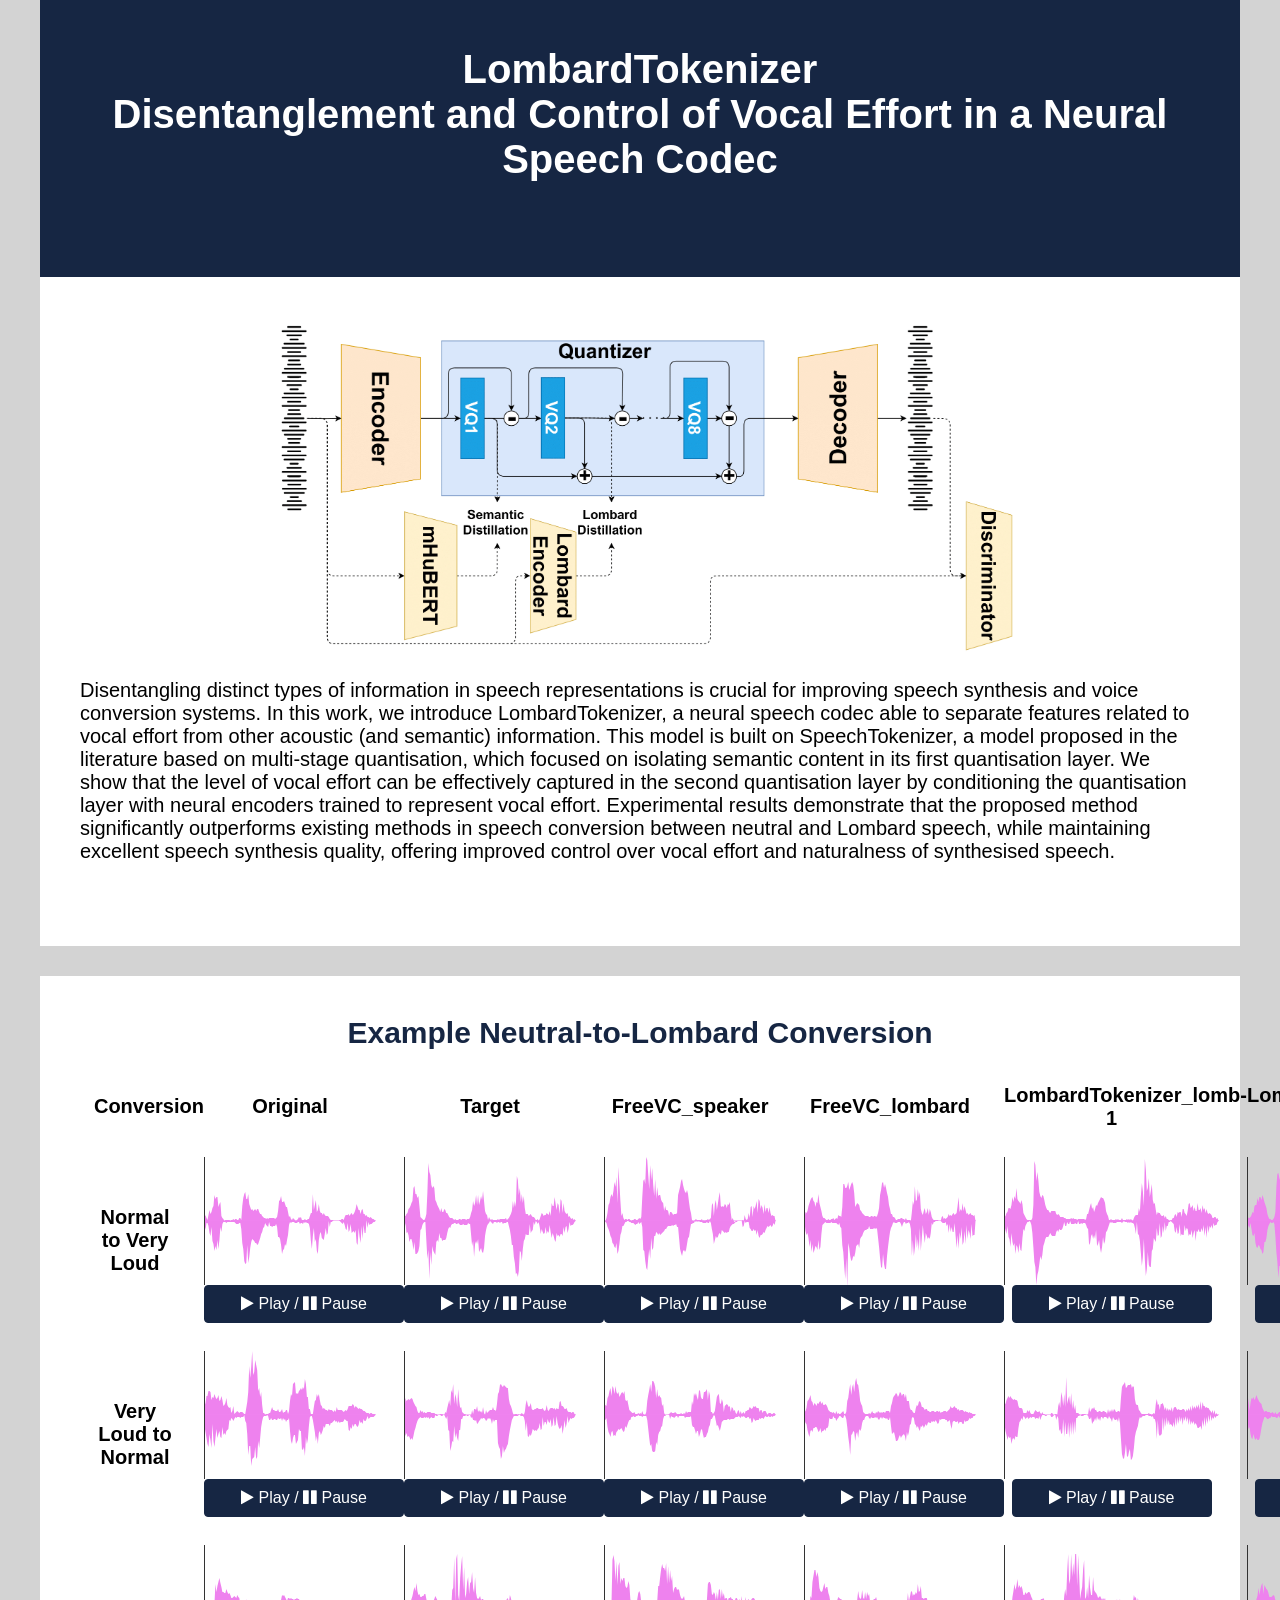
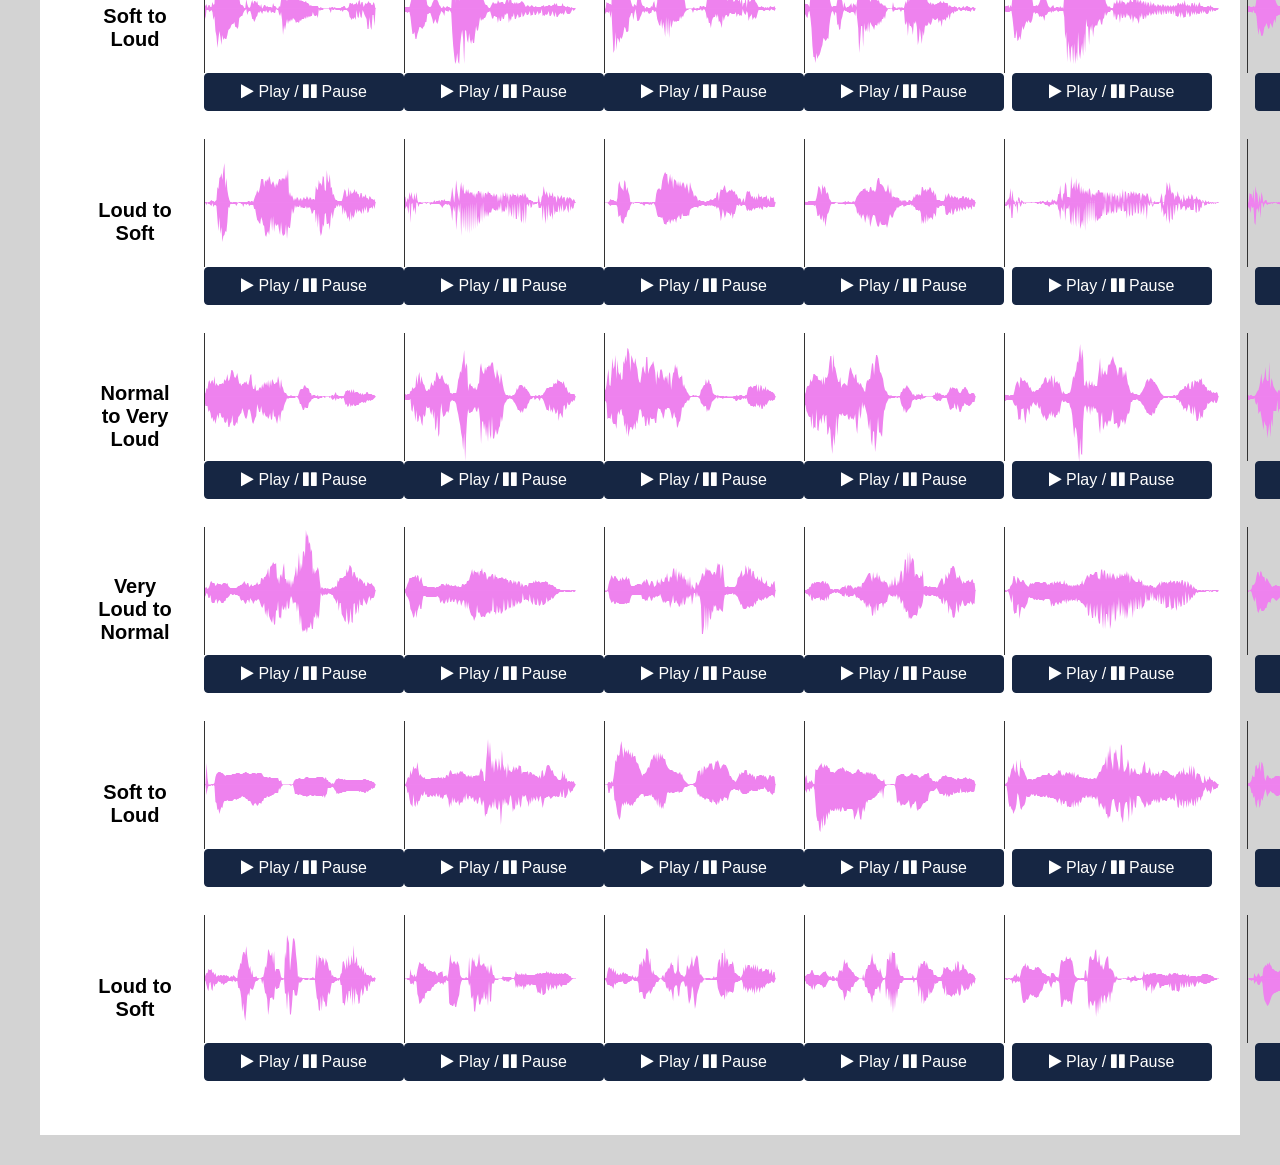
==== commit 594a248a: "Update abstract and title" ====
--- a/index.html
+++ b/index.html
@@ -2,13 +2,13 @@
 <html>
     <head>
         <meta charset="UTF-8">
-        <title>LombardTokenizer: Disentanglement and Control of the Vocal Effort in a  Neural Speech Codec</title>
+        <title>LombardTokenizer: Disentanglement and Control of Vocal Effort in a Neural Speech Codec</title>
         <link rel="stylesheet" type="text/css" href="css/styles.css">
         <script src="css/jquery-3.5.js"></script>
     </head>
     <body>
 <div class="container">
-    <div id="text1">LombardTokenizer <br/> Disentanglement and Control of the Vocal Effort in a  Neural Speech Codec</div>
+    <div id="text1">LombardTokenizer <br/> Disentanglement and Control of Vocal Effort in a Neural Speech Codec</div>
     <div id="intro">
         <br>
         <p>
@@ -24,16 +24,16 @@
 </div>
 <div class="content-container">
     <img src="data/lombardtokenizer.png" style="width:70%">
-    <p>
+    <p>        
         Disentangling distinct types of information in speech representations is crucial for improving speech synthesis 
         and voice conversion systems. In this work, we introduce LombardTokenizer, a neural speech codec able to separate 
-        features related to the vocal effort from other acoustic (and semantic) information. This model is built on 
-        SpeechTokenizer, a model proposed in the literature based on multi-stage quantization, which focused on isolating 
-        semantic content in its first quantization layer. We show that the level of vocal effort can be effectively captured 
-        in the second quantization layer by conditioning the quantization layer with neural encoders trained to represent 
-        the vocal effort. Experimental results demonstrate that the proposed method significantly outperforms existing 
-        methods in neutral-to-Lombard speech conversion while maintaining excellent speech synthesis quality, offering 
-        improved control over vocal effort and naturalness of synthesized speech.
+        features related to vocal effort from other acoustic (and semantic) information. This model is built on SpeechTokenizer, 
+        a model proposed in the literature based on multi-stage quantisation, which focused on isolating semantic content in its 
+        first quantisation layer. We show that the level of vocal effort can be effectively captured in the second quantisation 
+        layer by conditioning the quantisation layer with neural encoders trained to represent vocal effort. Experimental results 
+        demonstrate that the proposed method significantly outperforms existing methods in speech conversion between neutral and 
+        Lombard speech, while maintaining excellent speech synthesis quality, offering improved control over vocal effort and 
+        naturalness of synthesised speech.
     </p>
     <br/>
 </div>
@@ -942,4 +942,4 @@
             </td>
         </tr>
     </table>
-</div>+</div>
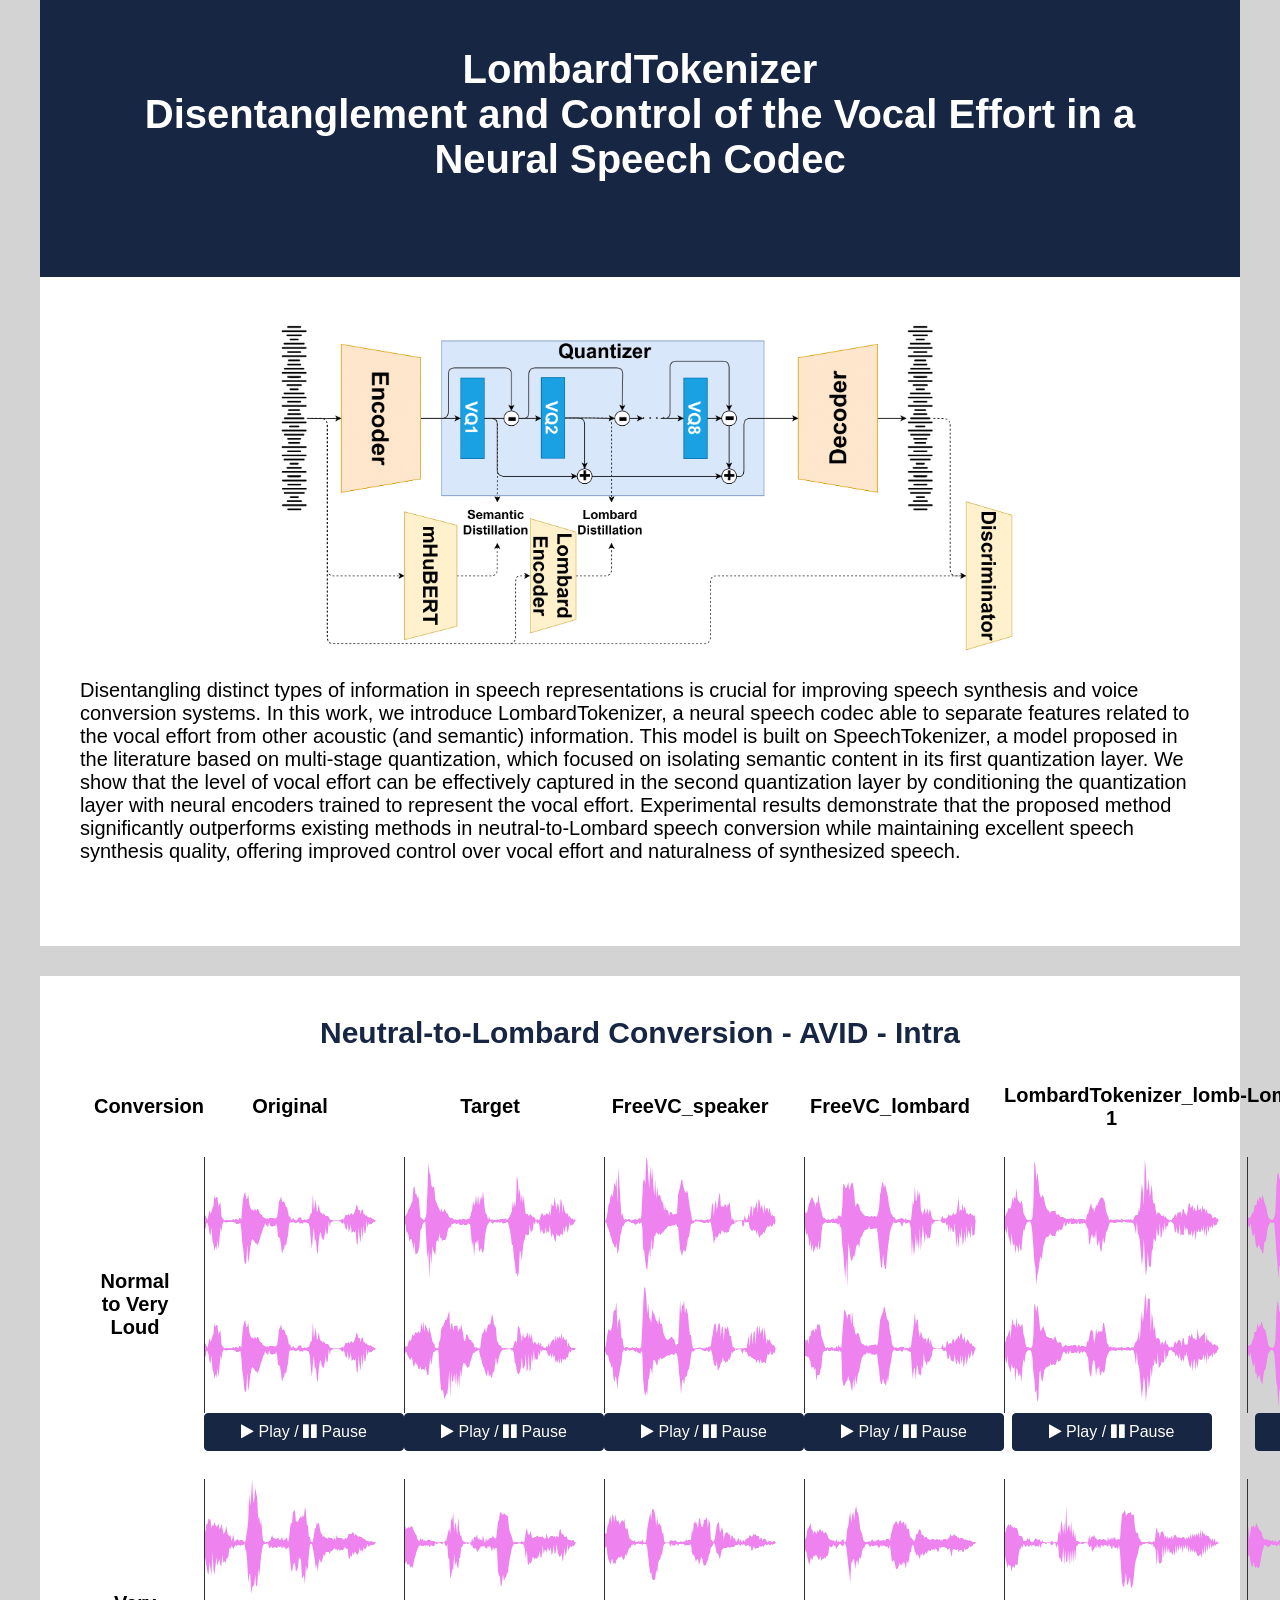
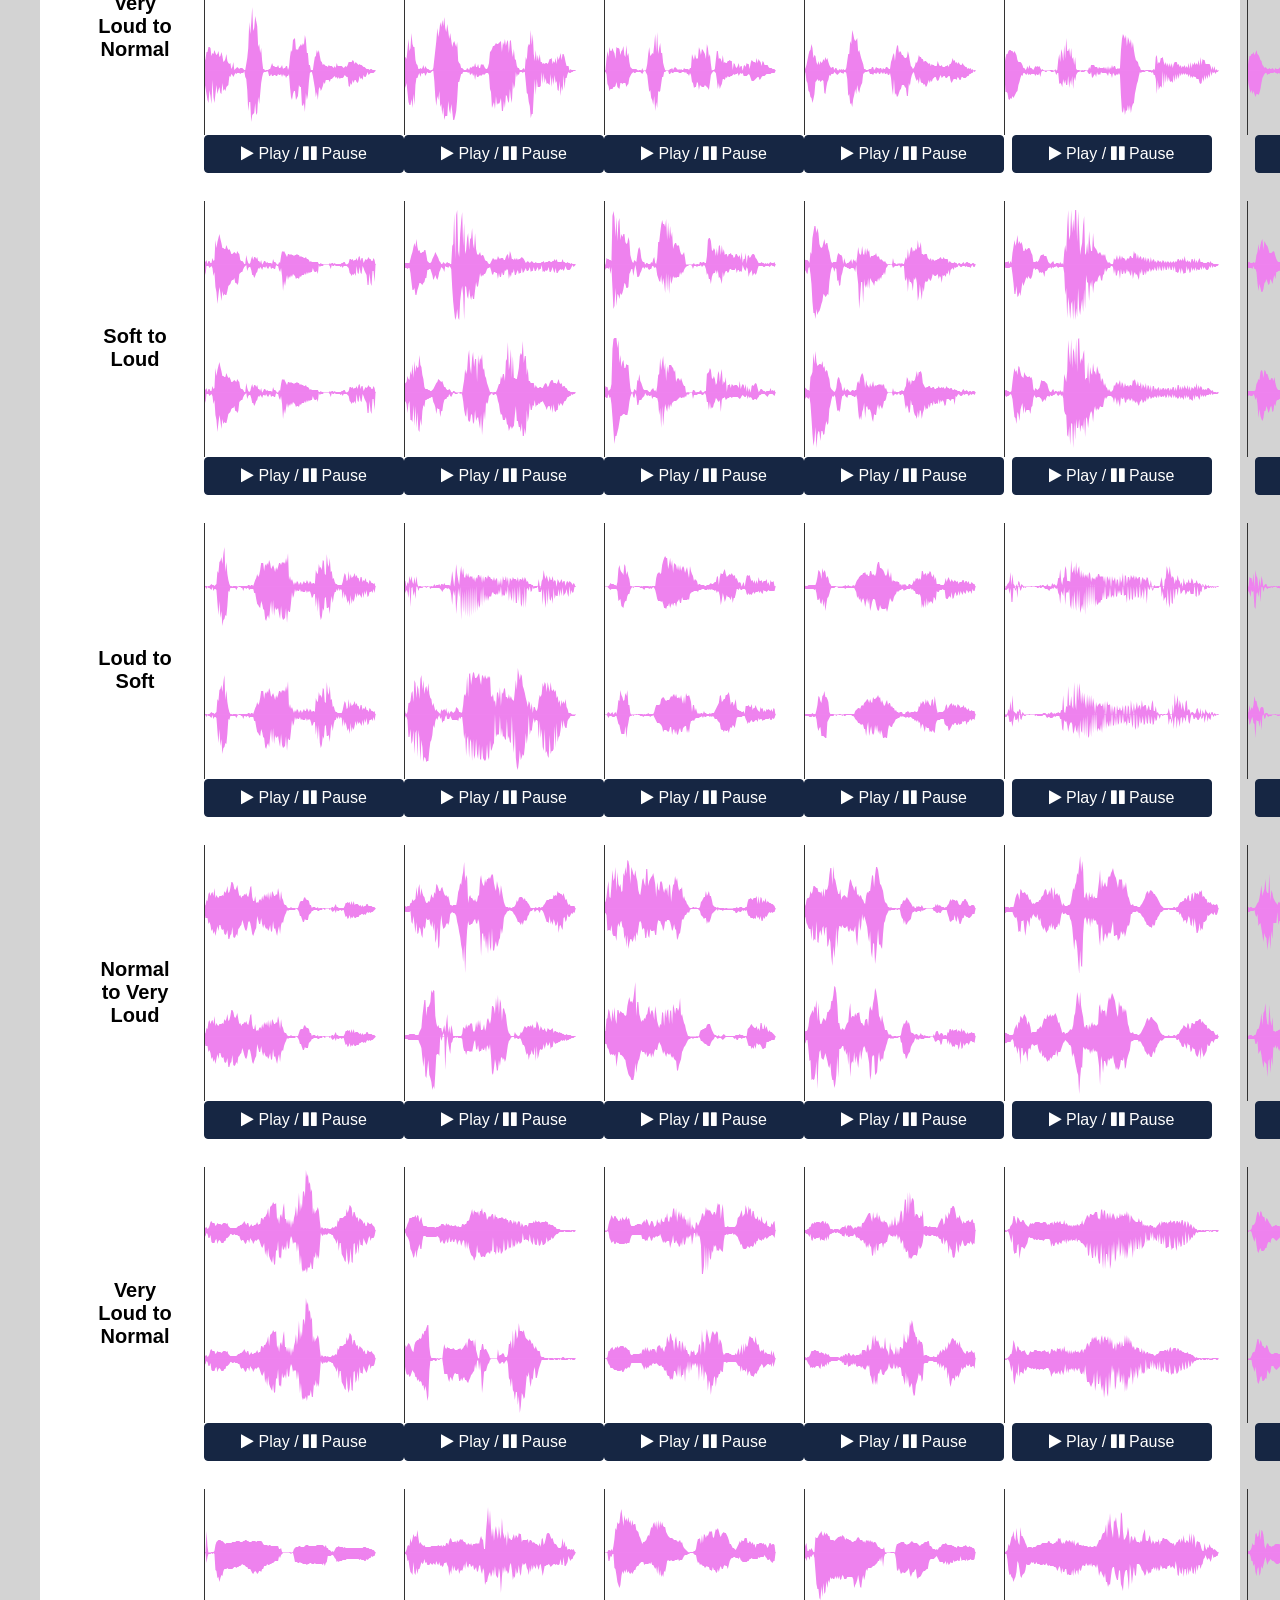
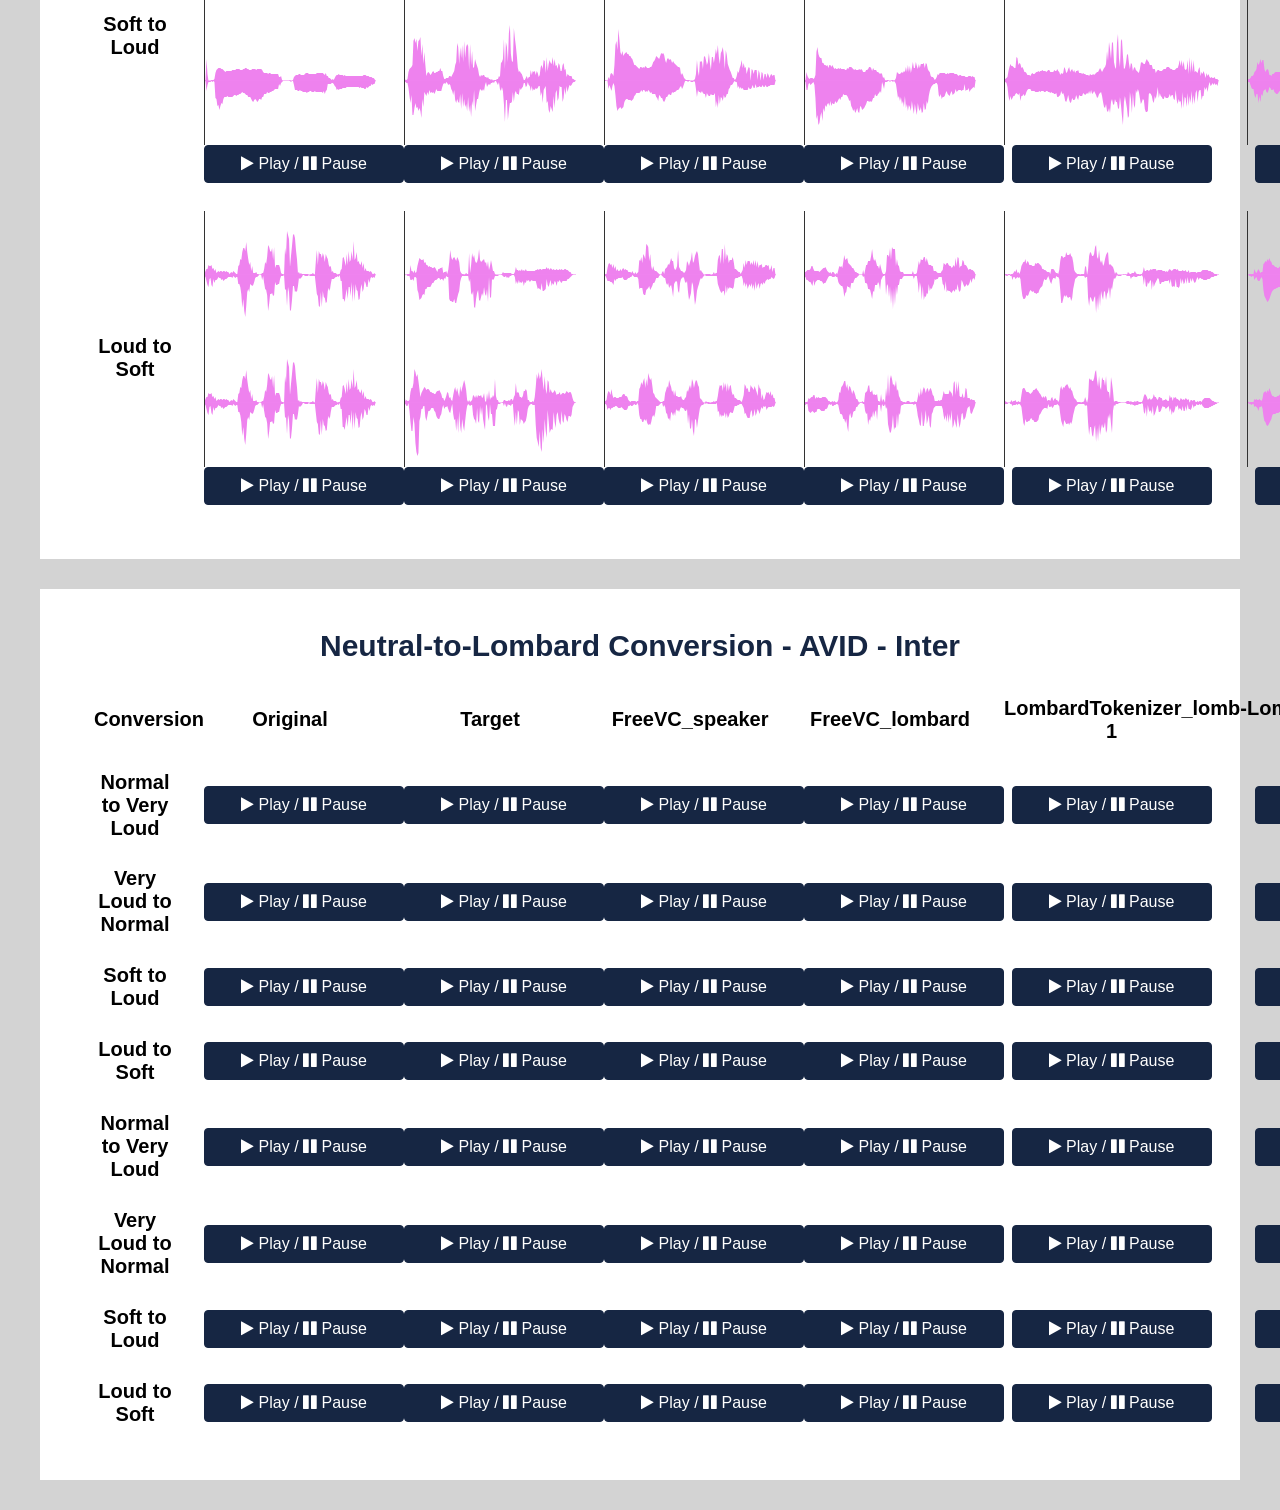
==== commit c03d8363: "Update demo page with inter conversion" ====
--- a/index.html
+++ b/index.html
@@ -2,13 +2,13 @@
 <html>
     <head>
         <meta charset="UTF-8">
-        <title>LombardTokenizer: Disentanglement and Control of Vocal Effort in a Neural Speech Codec</title>
+        <title>LombardTokenizer: Disentanglement and Control of the Vocal Effort in a  Neural Speech Codec</title>
         <link rel="stylesheet" type="text/css" href="css/styles.css">
         <script src="css/jquery-3.5.js"></script>
     </head>
     <body>
 <div class="container">
-    <div id="text1">LombardTokenizer <br/> Disentanglement and Control of Vocal Effort in a Neural Speech Codec</div>
+    <div id="text1">LombardTokenizer <br/> Disentanglement and Control of the Vocal Effort in a  Neural Speech Codec</div>
     <div id="intro">
         <br>
         <p>
@@ -24,16 +24,16 @@
 </div>
 <div class="content-container">
     <img src="data/lombardtokenizer.png" style="width:70%">
-    <p>        
+    <p>
         Disentangling distinct types of information in speech representations is crucial for improving speech synthesis 
         and voice conversion systems. In this work, we introduce LombardTokenizer, a neural speech codec able to separate 
-        features related to vocal effort from other acoustic (and semantic) information. This model is built on SpeechTokenizer, 
-        a model proposed in the literature based on multi-stage quantisation, which focused on isolating semantic content in its 
-        first quantisation layer. We show that the level of vocal effort can be effectively captured in the second quantisation 
-        layer by conditioning the quantisation layer with neural encoders trained to represent vocal effort. Experimental results 
-        demonstrate that the proposed method significantly outperforms existing methods in speech conversion between neutral and 
-        Lombard speech, while maintaining excellent speech synthesis quality, offering improved control over vocal effort and 
-        naturalness of synthesised speech.
+        features related to the vocal effort from other acoustic (and semantic) information. This model is built on 
+        SpeechTokenizer, a model proposed in the literature based on multi-stage quantization, which focused on isolating 
+        semantic content in its first quantization layer. We show that the level of vocal effort can be effectively captured 
+        in the second quantization layer by conditioning the quantization layer with neural encoders trained to represent 
+        the vocal effort. Experimental results demonstrate that the proposed method significantly outperforms existing 
+        methods in neutral-to-Lombard speech conversion while maintaining excellent speech synthesis quality, offering 
+        improved control over vocal effort and naturalness of synthesized speech.
     </p>
     <br/>
 </div>
@@ -41,8 +41,7 @@
 
 <div class="content-container">
     <script src="css/wavesurfer.js"></script>
-    <div class="content-title">Example Neutral-to-Lombard Conversion</div>
-
+    <div class="content-title">Neutral-to-Lombard Conversion - AVID - Intra</div>
     <table border="0" class="inlineTable">
         <tr>
             <th>      Conversion       </th>
@@ -943,3 +942,907 @@
         </tr>
     </table>
 </div>
+
+<div class="content-container">
+    <script src="css/wavesurfer.js"></script>
+    <div class="content-title">Neutral-to-Lombard Conversion - AVID - Inter</div>
+    <table border="0" class="inlineTable">
+        <tr>
+            <th>      Conversion       </th>
+            <th>       Original        </th>
+            <th>        Target         </th>
+            <th>    FreeVC_speaker     </th>
+            <th>    FreeVC_lombard     </th>
+            <th>LombardTokenizer_lomb-1</th>
+            <th>LombardTokenizer_lomb-2</th>
+        </tr>
+        <tr>
+            <th>Normal to Very Loud</th>
+            <td>
+                <div id="orig_waveform_1"></div>
+                <button id="orig_waveform_1" class="play-button-demo btn btn-primary" onclick="wavesurfer_orig_1.playPause()">
+                    <i class="fa fa-play"></i>
+                    Play
+                    /
+                    <i class="fa fa-pause"></i>
+                    Pause
+                </button>
+                <script>
+                    var wavesurfer_orig_1 = WaveSurfer.create({
+                                container: '#orig_waveform_1',
+                                waveColor: 'violet',
+                                progressColor: 'purple'
+                            });
+                    wavesurfer_orig_1.load('data/Avid/sp41/sp41_sen1_norm.wav');
+                </script>
+           </td>
+            <td>
+                <div id="target_waveform_1"></div>
+                <button id="target_waveform_1" class="play-button-demo btn btn-primary" onclick="wavesurfer_target_1.playPause()">
+                    <i class="fa fa-play"></i>
+                    Play
+                    /
+                    <i class="fa fa-pause"></i>
+                    Pause
+                </button>
+                <script>
+                    var wavesurfer_target_1 = WaveSurfer.create({
+                                container: '#target_waveform_1',
+                                waveColor: 'violet',
+                                progressColor: 'purple'
+                            });
+                    wavesurfer_target_1.load('data/Avid/sp43/sp43_sen1_very.wav');
+                </script>
+           </td>
+            <td>
+                <div id="freevc_spk_1"></div>
+                <button id="freevc_spk_1" class="play-button-demo btn btn-primary" onclick="wavesurfer_freevc_spk_1.playPause()">
+                    <i class="fa fa-play"></i>
+                    Play
+                    /
+                    <i class="fa fa-pause"></i>
+                    Pause
+                </button>
+                <script>
+                    var wavesurfer_freevc_spk_1 = WaveSurfer.create({
+                                container: '#freevc_spk_1',
+                                waveColor: 'violet',
+                                progressColor: 'purple'
+                            });
+                    wavesurfer_freevc_spk_1.load('data/Avid/sp41/sp41_sen1_norm2very_freevc_spk_inter_same.wav');
+                </script>
+           </td>
+            <td>
+                <div id="freevc_lmb_1"></div>
+                <button id="freevc_lmb_1" class="play-button-demo btn btn-primary" onclick="wavesurfer_freevc_lmb_1.playPause()">
+                    <i class="fa fa-play"></i>
+                    Play
+                    /
+                    <i class="fa fa-pause"></i>
+                    Pause
+                </button>
+                <script>
+                    var wavesurfer_freevc_lmb_1 = WaveSurfer.create({
+                                container: '#freevc_lmb_1',
+                                waveColor: 'violet',
+                                progressColor: 'purple'
+                            });
+                    wavesurfer_freevc_lmb_1.load('data/Avid/sp41/sp41_sen1_norm2very_freevc_lmb_inter_same.wav');
+                </script>
+           </td>
+           <td>
+            <div id="token_enc_1"></div>
+            <button id="token_enc_1" class="play-button-demo btn btn-primary" onclick="wavesurfer_token_enc_1.playPause()">
+                <i class="fa fa-play"></i>
+                Play
+                /
+                <i class="fa fa-pause"></i>
+                Pause
+            </button>
+            <script>
+                var wavesurfer_token_enc_1 = WaveSurfer.create({
+                            container: '#token_enc_1',
+                            waveColor: 'violet',
+                            progressColor: 'purple'
+                        });
+                wavesurfer_token_enc_1.load('data/Avid/sp41/sp41_sen1_norm2very_token_enc_inter_same.wav');
+            </script>
+            </td>
+            <td>
+            <div id="token_prd_1"></div>
+            <button id="token_prd_1" class="play-button-demo btn btn-primary" onclick="wavesurfer_token_prd_1.playPause()">
+                <i class="fa fa-play"></i>
+                Play
+                /
+                <i class="fa fa-pause"></i>
+                Pause
+            </button>
+            <script>
+                var wavesurfer_token_prd_1 = WaveSurfer.create({
+                            container: '#token_prd_1',
+                            waveColor: 'violet',
+                            progressColor: 'purple'
+                        });
+                wavesurfer_token_prd_1.load('data/Avid/sp41/sp41_sen1_norm2very_token_prd_inter_same.wav');
+            </script>
+            </td>
+        </tr>
+        <tr>
+            <th>Very Loud to Normal</th>
+            <td>
+                <div id="orig_waveform_2"></div>
+                <button id="orig_waveform_2" class="play-button-demo btn btn-primary" onclick="wavesurfer_orig_2.playPause()">
+                    <i class="fa fa-play"></i>
+                    Play
+                    /
+                    <i class="fa fa-pause"></i>
+                    Pause
+                </button>
+                <script>
+                    var wavesurfer_orig_2 = WaveSurfer.create({
+                                container: '#orig_waveform_2',
+                                waveColor: 'violet',
+                                progressColor: 'purple'
+                            });
+                    wavesurfer_orig_2.load('data/Avid/sp41/sp41_sen2_very.wav');
+                </script>
+           </td>
+            <td>
+                <div id="target_waveform_2"></div>
+                <button id="target_waveform_2" class="play-button-demo btn btn-primary" onclick="wavesurfer_target_2.playPause()">
+                    <i class="fa fa-play"></i>
+                    Play
+                    /
+                    <i class="fa fa-pause"></i>
+                    Pause
+                </button>
+                <script>
+                    var wavesurfer_target_2 = WaveSurfer.create({
+                                container: '#target_waveform_2',
+                                waveColor: 'violet',
+                                progressColor: 'purple'
+                            });
+                    wavesurfer_target_2.load('data/Avid/sp43/sp43_sen2_norm.wav');
+                </script>
+           </td>
+            <td>
+                <div id="freevc_spk_2"></div>
+                <button id="freevc_spk_2" class="play-button-demo btn btn-primary" onclick="wavesurfer_freevc_spk_2.playPause()">
+                    <i class="fa fa-play"></i>
+                    Play
+                    /
+                    <i class="fa fa-pause"></i>
+                    Pause
+                </button>
+                <script>
+                    var wavesurfer_freevc_spk_2 = WaveSurfer.create({
+                                container: '#freevc_spk_2',
+                                waveColor: 'violet',
+                                progressColor: 'purple'
+                            });
+                    wavesurfer_freevc_spk_2.load('data/Avid/sp41/sp41_sen2_very2norm_freevc_spk_inter_same.wav');
+                </script>
+           </td>
+            <td>
+                <div id="freevc_lmb_2"></div>
+                <button id="freevc_lmb_2" class="play-button-demo btn btn-primary" onclick="wavesurfer_freevc_lmb_2.playPause()">
+                    <i class="fa fa-play"></i>
+                    Play
+                    /
+                    <i class="fa fa-pause"></i>
+                    Pause
+                </button>
+                <script>
+                    var wavesurfer_freevc_lmb_2 = WaveSurfer.create({
+                                container: '#freevc_lmb_2',
+                                waveColor: 'violet',
+                                progressColor: 'purple'
+                            });
+                    wavesurfer_freevc_lmb_2.load('data/Avid/sp41/sp41_sen2_very2norm_freevc_lmb_inter_same.wav');
+                </script>
+           </td>
+           <td>
+            <div id="token_enc_2"></div>
+            <button id="token_enc_2" class="play-button-demo btn btn-primary" onclick="wavesurfer_token_enc_2.playPause()">
+                <i class="fa fa-play"></i>
+                Play
+                /
+                <i class="fa fa-pause"></i>
+                Pause
+            </button>
+            <script>
+                var wavesurfer_token_enc_2 = WaveSurfer.create({
+                            container: '#token_enc_2',
+                            waveColor: 'violet',
+                            progressColor: 'purple'
+                        });
+                wavesurfer_token_enc_2.load('data/Avid/sp41/sp41_sen2_very2norm_token_enc_inter_same.wav');
+            </script>
+            </td>
+            <td>
+            <div id="token_prd_2"></div>
+            <button id="token_prd_2" class="play-button-demo btn btn-primary" onclick="wavesurfer_token_prd_2.playPause()">
+                <i class="fa fa-play"></i>
+                Play
+                /
+                <i class="fa fa-pause"></i>
+                Pause
+            </button>
+            <script>
+                var wavesurfer_token_prd_2 = WaveSurfer.create({
+                            container: '#token_prd_2',
+                            waveColor: 'violet',
+                            progressColor: 'purple'
+                        });
+                wavesurfer_token_prd_2.load('data/Avid/sp41/sp41_sen2_very2norm_token_prd_inter_same.wav');
+            </script>
+            </td>
+        </tr>
+        <tr>
+            <th>Soft to Loud</th>
+            <td>
+                <div id="orig_waveform_3"></div>
+                <button id="orig_waveform_3" class="play-button-demo btn btn-primary" onclick="wavesurfer_orig_3.playPause()">
+                    <i class="fa fa-play"></i>
+                    Play
+                    /
+                    <i class="fa fa-pause"></i>
+                    Pause
+                </button>
+                <script>
+                    var wavesurfer_orig_3 = WaveSurfer.create({
+                                container: '#orig_waveform_3',
+                                waveColor: 'violet',
+                                progressColor: 'purple'
+                            });
+                    wavesurfer_orig_3.load('data/Avid/sp41/sp41_sen3_soft.wav');
+                </script>
+           </td>
+            <td>
+                <div id="target_waveform_3"></div>
+                <button id="target_waveform_3" class="play-button-demo btn btn-primary" onclick="wavesurfer_target_3.playPause()">
+                    <i class="fa fa-play"></i>
+                    Play
+                    /
+                    <i class="fa fa-pause"></i>
+                    Pause
+                </button>
+                <script>
+                    var wavesurfer_target_3 = WaveSurfer.create({
+                                container: '#target_waveform_3',
+                                waveColor: 'violet',
+                                progressColor: 'purple'
+                            });
+                    wavesurfer_target_3.load('data/Avid/sp43/sp43_sen3_loud.wav');
+                </script>
+           </td>
+            <td>
+                <div id="freevc_spk_3"></div>
+                <button id="freevc_spk_3" class="play-button-demo btn btn-primary" onclick="wavesurfer_freevc_spk_3.playPause()">
+                    <i class="fa fa-play"></i>
+                    Play
+                    /
+                    <i class="fa fa-pause"></i>
+                    Pause
+                </button>
+                <script>
+                    var wavesurfer_freevc_spk_3 = WaveSurfer.create({
+                                container: '#freevc_spk_3',
+                                waveColor: 'violet',
+                                progressColor: 'purple'
+                            });
+                    wavesurfer_freevc_spk_3.load('data/Avid/sp41/sp41_sen3_soft2loud_freevc_spk_inter_same.wav');
+                </script>
+           </td>
+            <td>
+                <div id="freevc_lmb_3"></div>
+                <button id="freevc_lmb_3" class="play-button-demo btn btn-primary" onclick="wavesurfer_freevc_lmb_3.playPause()">
+                    <i class="fa fa-play"></i>
+                    Play
+                    /
+                    <i class="fa fa-pause"></i>
+                    Pause
+                </button>
+                <script>
+                    var wavesurfer_freevc_lmb_3 = WaveSurfer.create({
+                                container: '#freevc_lmb_3',
+                                waveColor: 'violet',
+                                progressColor: 'purple'
+                            });
+                    wavesurfer_freevc_lmb_3.load('data/Avid/sp41/sp41_sen3_soft2loud_freevc_lmb_inter_same.wav');
+                </script>
+           </td>
+           <td>
+            <div id="token_enc_3"></div>
+            <button id="token_enc_3" class="play-button-demo btn btn-primary" onclick="wavesurfer_token_enc_3.playPause()">
+                <i class="fa fa-play"></i>
+                Play
+                /
+                <i class="fa fa-pause"></i>
+                Pause
+            </button>
+            <script>
+                var wavesurfer_token_enc_3 = WaveSurfer.create({
+                            container: '#token_enc_3',
+                            waveColor: 'violet',
+                            progressColor: 'purple'
+                        });
+                wavesurfer_token_enc_3.load('data/Avid/sp41/sp41_sen3_soft2loud_token_enc_inter_same.wav');
+            </script>
+            </td>
+            <td>
+            <div id="token_prd_3"></div>
+            <button id="token_prd_3" class="play-button-demo btn btn-primary" onclick="wavesurfer_token_prd_3.playPause()">
+                <i class="fa fa-play"></i>
+                Play
+                /
+                <i class="fa fa-pause"></i>
+                Pause
+            </button>
+            <script>
+                var wavesurfer_token_prd_3 = WaveSurfer.create({
+                            container: '#token_prd_3',
+                            waveColor: 'violet',
+                            progressColor: 'purple'
+                        });
+                wavesurfer_token_prd_3.load('data/Avid/sp41/sp41_sen3_soft2loud_token_prd_inter_same.wav');
+            </script>
+            </td>
+        </tr>
+        <tr>
+            <th>Loud to Soft</th>
+            <td>
+                <div id="orig_waveform_4"></div>
+                <button id="orig_waveform_4" class="play-button-demo btn btn-primary" onclick="wavesurfer_orig_4.playPause()">
+                    <i class="fa fa-play"></i>
+                    Play
+                    /
+                    <i class="fa fa-pause"></i>
+                    Pause
+                </button>
+                <script>
+                    var wavesurfer_orig_4 = WaveSurfer.create({
+                                container: '#orig_waveform_4',
+                                waveColor: 'violet',
+                                progressColor: 'purple'
+                            });
+                    wavesurfer_orig_4.load('data/Avid/sp41/sp41_sen4_loud.wav');
+                </script>
+           </td>
+            <td>
+                <div id="target_waveform_4"></div>
+                <button id="target_waveform_4" class="play-button-demo btn btn-primary" onclick="wavesurfer_target_4.playPause()">
+                    <i class="fa fa-play"></i>
+                    Play
+                    /
+                    <i class="fa fa-pause"></i>
+                    Pause
+                </button>
+                <script>
+                    var wavesurfer_target_4 = WaveSurfer.create({
+                                container: '#target_waveform_4',
+                                waveColor: 'violet',
+                                progressColor: 'purple'
+                            });
+                    wavesurfer_target_4.load('data/Avid/sp43/sp43_sen4_soft.wav');
+                </script>
+           </td>
+            <td>
+                <div id="freevc_spk_4"></div>
+                <button id="freevc_spk_4" class="play-button-demo btn btn-primary" onclick="wavesurfer_freevc_spk_4.playPause()">
+                    <i class="fa fa-play"></i>
+                    Play
+                    /
+                    <i class="fa fa-pause"></i>
+                    Pause
+                </button>
+                <script>
+                    var wavesurfer_freevc_spk_4 = WaveSurfer.create({
+                                container: '#freevc_spk_4',
+                                waveColor: 'violet',
+                                progressColor: 'purple'
+                            });
+                    wavesurfer_freevc_spk_4.load('data/Avid/sp41/sp41_sen4_loud2soft_freevc_spk_inter_same.wav');
+                </script>
+           </td>
+            <td>
+                <div id="freevc_lmb_4"></div>
+                <button id="freevc_lmb_4" class="play-button-demo btn btn-primary" onclick="wavesurfer_freevc_lmb_4.playPause()">
+                    <i class="fa fa-play"></i>
+                    Play
+                    /
+                    <i class="fa fa-pause"></i>
+                    Pause
+                </button>
+                <script>
+                    var wavesurfer_freevc_lmb_4 = WaveSurfer.create({
+                                container: '#freevc_lmb_4',
+                                waveColor: 'violet',
+                                progressColor: 'purple'
+                            });
+                    wavesurfer_freevc_lmb_4.load('data/Avid/sp41/sp41_sen4_loud2soft_freevc_lmb_inter_same.wav');
+                </script>
+           </td>
+           <td>
+            <div id="token_enc_4"></div>
+            <button id="token_enc_4" class="play-button-demo btn btn-primary" onclick="wavesurfer_token_enc_4.playPause()">
+                <i class="fa fa-play"></i>
+                Play
+                /
+                <i class="fa fa-pause"></i>
+                Pause
+            </button>
+            <script>
+                var wavesurfer_token_enc_4 = WaveSurfer.create({
+                            container: '#token_enc_4',
+                            waveColor: 'violet',
+                            progressColor: 'purple'
+                        });
+                wavesurfer_token_enc_4.load('data/Avid/sp41/sp41_sen4_loud2soft_token_enc_inter_same.wav');
+            </script>
+            </td>
+            <td>
+            <div id="token_prd_4"></div>
+            <button id="token_prd_4" class="play-button-demo btn btn-primary" onclick="wavesurfer_token_prd_4.playPause()">
+                <i class="fa fa-play"></i>
+                Play
+                /
+                <i class="fa fa-pause"></i>
+                Pause
+            </button>
+            <script>
+                var wavesurfer_token_prd_4 = WaveSurfer.create({
+                            container: '#token_prd_4',
+                            waveColor: 'violet',
+                            progressColor: 'purple'
+                        });
+                wavesurfer_token_prd_4.load('data/Avid/sp41/sp41_sen4_loud2soft_token_prd_inter_same.wav');
+            </script>
+            </td>
+        </tr>
+        <tr>
+            <th>Normal to Very Loud</th>
+            <td>
+                <div id="orig_waveform_5"></div>
+                <button id="orig_waveform_5" class="play-button-demo btn btn-primary" onclick="wavesurfer_orig_5.playPause()">
+                    <i class="fa fa-play"></i>
+                    Play
+                    /
+                    <i class="fa fa-pause"></i>
+                    Pause
+                </button>
+                <script>
+                    var wavesurfer_orig_5 = WaveSurfer.create({
+                                container: '#orig_waveform_5',
+                                waveColor: 'violet',
+                                progressColor: 'purple'
+                            });
+                    wavesurfer_orig_5.load('data/Avid/sp42/sp42_sen5_norm.wav');
+                </script>
+           </td>
+            <td>
+                <div id="target_waveform_5"></div>
+                <button id="target_waveform_5" class="play-button-demo btn btn-primary" onclick="wavesurfer_target_5.playPause()">
+                    <i class="fa fa-play"></i>
+                    Play
+                    /
+                    <i class="fa fa-pause"></i>
+                    Pause
+                </button>
+                <script>
+                    var wavesurfer_target_5 = WaveSurfer.create({
+                                container: '#target_waveform_5',
+                                waveColor: 'violet',
+                                progressColor: 'purple'
+                            });
+                    wavesurfer_target_5.load('data/Avid/sp45/sp45_sen5_very.wav');
+                </script>
+           </td>
+            <td>
+                <div id="freevc_spk_5"></div>
+                <button id="freevc_spk_5" class="play-button-demo btn btn-primary" onclick="wavesurfer_freevc_spk_5.playPause()">
+                    <i class="fa fa-play"></i>
+                    Play
+                    /
+                    <i class="fa fa-pause"></i>
+                    Pause
+                </button>
+                <script>
+                    var wavesurfer_freevc_spk_5 = WaveSurfer.create({
+                                container: '#freevc_spk_5',
+                                waveColor: 'violet',
+                                progressColor: 'purple'
+                            });
+                    wavesurfer_freevc_spk_5.load('data/Avid/sp42/sp42_sen5_norm2very_freevc_spk_inter_same.wav');
+                </script>
+           </td>
+            <td>
+                <div id="freevc_lmb_5"></div>
+                <button id="freevc_lmb_5" class="play-button-demo btn btn-primary" onclick="wavesurfer_freevc_lmb_5.playPause()">
+                    <i class="fa fa-play"></i>
+                    Play
+                    /
+                    <i class="fa fa-pause"></i>
+                    Pause
+                </button>
+                <script>
+                    var wavesurfer_freevc_lmb_5 = WaveSurfer.create({
+                                container: '#freevc_lmb_5',
+                                waveColor: 'violet',
+                                progressColor: 'purple'
+                            });
+                    wavesurfer_freevc_lmb_5.load('data/Avid/sp42/sp42_sen5_norm2very_freevc_lmb_inter_same.wav');
+                </script>
+           </td>
+           <td>
+            <div id="token_enc_5"></div>
+            <button id="token_enc_5" class="play-button-demo btn btn-primary" onclick="wavesurfer_token_enc_5.playPause()">
+                <i class="fa fa-play"></i>
+                Play
+                /
+                <i class="fa fa-pause"></i>
+                Pause
+            </button>
+            <script>
+                var wavesurfer_token_enc_5 = WaveSurfer.create({
+                            container: '#token_enc_5',
+                            waveColor: 'violet',
+                            progressColor: 'purple'
+                        });
+                wavesurfer_token_enc_5.load('data/Avid/sp42/sp42_sen5_norm2very_token_enc_inter_same.wav');
+            </script>
+            </td>
+            <td>
+            <div id="token_prd_5"></div>
+            <button id="token_prd_5" class="play-button-demo btn btn-primary" onclick="wavesurfer_token_prd_5.playPause()">
+                <i class="fa fa-play"></i>
+                Play
+                /
+                <i class="fa fa-pause"></i>
+                Pause
+            </button>
+            <script>
+                var wavesurfer_token_prd_5 = WaveSurfer.create({
+                            container: '#token_prd_5',
+                            waveColor: 'violet',
+                            progressColor: 'purple'
+                        });
+                wavesurfer_token_prd_5.load('data/Avid/sp42/sp42_sen5_norm2very_token_prd_inter_same.wav');
+            </script>
+            </td>
+        </tr>
+        <tr>
+            <th>Very Loud to Normal</th>
+            <td>
+                <div id="orig_waveform_6"></div>
+                <button id="orig_waveform_6" class="play-button-demo btn btn-primary" onclick="wavesurfer_orig_6.playPause()">
+                    <i class="fa fa-play"></i>
+                    Play
+                    /
+                    <i class="fa fa-pause"></i>
+                    Pause
+                </button>
+                <script>
+                    var wavesurfer_orig_6 = WaveSurfer.create({
+                                container: '#orig_waveform_6',
+                                waveColor: 'violet',
+                                progressColor: 'purple'
+                            });
+                    wavesurfer_orig_6.load('data/Avid/sp42/sp42_sen6_very.wav');
+                </script>
+           </td>
+            <td>
+                <div id="target_waveform_6"></div>
+                <button id="target_waveform_6" class="play-button-demo btn btn-primary" onclick="wavesurfer_target_6.playPause()">
+                    <i class="fa fa-play"></i>
+                    Play
+                    /
+                    <i class="fa fa-pause"></i>
+                    Pause
+                </button>
+                <script>
+                    var wavesurfer_target_6 = WaveSurfer.create({
+                                container: '#target_waveform_6',
+                                waveColor: 'violet',
+                                progressColor: 'purple'
+                            });
+                    wavesurfer_target_6.load('data/Avid/sp45/sp45_sen6_norm.wav');
+                </script>
+           </td>
+            <td>
+                <div id="freevc_spk_6"></div>
+                <button id="freevc_spk_6" class="play-button-demo btn btn-primary" onclick="wavesurfer_freevc_spk_6.playPause()">
+                    <i class="fa fa-play"></i>
+                    Play
+                    /
+                    <i class="fa fa-pause"></i>
+                    Pause
+                </button>
+                <script>
+                    var wavesurfer_freevc_spk_6 = WaveSurfer.create({
+                                container: '#freevc_spk_6',
+                                waveColor: 'violet',
+                                progressColor: 'purple'
+                            });
+                    wavesurfer_freevc_spk_6.load('data/Avid/sp42/sp42_sen6_very2norm_freevc_spk_inter_same.wav');
+                </script>
+           </td>
+            <td>
+                <div id="freevc_lmb_6"></div>
+                <button id="freevc_lmb_6" class="play-button-demo btn btn-primary" onclick="wavesurfer_freevc_lmb_6.playPause()">
+                    <i class="fa fa-play"></i>
+                    Play
+                    /
+                    <i class="fa fa-pause"></i>
+                    Pause
+                </button>
+                <script>
+                    var wavesurfer_freevc_lmb_6 = WaveSurfer.create({
+                                container: '#freevc_lmb_6',
+                                waveColor: 'violet',
+                                progressColor: 'purple'
+                            });
+                    wavesurfer_freevc_lmb_6.load('data/Avid/sp42/sp42_sen6_very2norm_freevc_lmb_inter_same.wav');
+                </script>
+           </td>
+           <td>
+            <div id="token_enc_6"></div>
+            <button id="token_enc_6" class="play-button-demo btn btn-primary" onclick="wavesurfer_token_enc_6.playPause()">
+                <i class="fa fa-play"></i>
+                Play
+                /
+                <i class="fa fa-pause"></i>
+                Pause
+            </button>
+            <script>
+                var wavesurfer_token_enc_6 = WaveSurfer.create({
+                            container: '#token_enc_6',
+                            waveColor: 'violet',
+                            progressColor: 'purple'
+                        });
+                wavesurfer_token_enc_6.load('data/Avid/sp42/sp42_sen6_very2norm_token_enc_inter_same.wav');
+            </script>
+            </td>
+            <td>
+            <div id="token_prd_6"></div>
+            <button id="token_prd_6" class="play-button-demo btn btn-primary" onclick="wavesurfer_token_prd_6.playPause()">
+                <i class="fa fa-play"></i>
+                Play
+                /
+                <i class="fa fa-pause"></i>
+                Pause
+            </button>
+            <script>
+                var wavesurfer_token_prd_6 = WaveSurfer.create({
+                            container: '#token_prd_6',
+                            waveColor: 'violet',
+                            progressColor: 'purple'
+                        });
+                wavesurfer_token_prd_6.load('data/Avid/sp42/sp42_sen6_very2norm_token_prd_inter_same.wav');
+            </script>
+            </td>
+        </tr>
+        <tr>
+            <th>Soft to Loud</th>
+            <td>
+                <div id="orig_waveform_7"></div>
+                <button id="orig_waveform_7" class="play-button-demo btn btn-primary" onclick="wavesurfer_orig_7.playPause()">
+                    <i class="fa fa-play"></i>
+                    Play
+                    /
+                    <i class="fa fa-pause"></i>
+                    Pause
+                </button>
+                <script>
+                    var wavesurfer_orig_7 = WaveSurfer.create({
+                                container: '#orig_waveform_7',
+                                waveColor: 'violet',
+                                progressColor: 'purple'
+                            });
+                    wavesurfer_orig_7.load('data/Avid/sp42/sp42_sen7_soft.wav');
+                </script>
+           </td>
+            <td>
+                <div id="target_waveform_7"></div>
+                <button id="target_waveform_7" class="play-button-demo btn btn-primary" onclick="wavesurfer_target_7.playPause()">
+                    <i class="fa fa-play"></i>
+                    Play
+                    /
+                    <i class="fa fa-pause"></i>
+                    Pause
+                </button>
+                <script>
+                    var wavesurfer_target_7 = WaveSurfer.create({
+                                container: '#target_waveform_7',
+                                waveColor: 'violet',
+                                progressColor: 'purple'
+                            });
+                    wavesurfer_target_7.load('data/Avid/sp45/sp45_sen7_loud.wav');
+                </script>
+           </td>
+            <td>
+                <div id="freevc_spk_7"></div>
+                <button id="freevc_spk_7" class="play-button-demo btn btn-primary" onclick="wavesurfer_freevc_spk_7.playPause()">
+                    <i class="fa fa-play"></i>
+                    Play
+                    /
+                    <i class="fa fa-pause"></i>
+                    Pause
+                </button>
+                <script>
+                    var wavesurfer_freevc_spk_7 = WaveSurfer.create({
+                                container: '#freevc_spk_7',
+                                waveColor: 'violet',
+                                progressColor: 'purple'
+                            });
+                    wavesurfer_freevc_spk_7.load('data/Avid/sp42/sp42_sen7_soft2loud_freevc_spk_inter_same.wav');
+                </script>
+           </td>
+            <td>
+                <div id="freevc_lmb_7"></div>
+                <button id="freevc_lmb_7" class="play-button-demo btn btn-primary" onclick="wavesurfer_freevc_lmb_7.playPause()">
+                    <i class="fa fa-play"></i>
+                    Play
+                    /
+                    <i class="fa fa-pause"></i>
+                    Pause
+                </button>
+                <script>
+                    var wavesurfer_freevc_lmb_7 = WaveSurfer.create({
+                                container: '#freevc_lmb_7',
+                                waveColor: 'violet',
+                                progressColor: 'purple'
+                            });
+                    wavesurfer_freevc_lmb_7.load('data/Avid/sp42/sp42_sen7_soft2loud_freevc_lmb_inter_same.wav');
+                </script>
+           </td>
+           <td>
+            <div id="token_enc_7"></div>
+            <button id="token_enc_7" class="play-button-demo btn btn-primary" onclick="wavesurfer_token_enc_7.playPause()">
+                <i class="fa fa-play"></i>
+                Play
+                /
+                <i class="fa fa-pause"></i>
+                Pause
+            </button>
+            <script>
+                var wavesurfer_token_enc_7 = WaveSurfer.create({
+                            container: '#token_enc_7',
+                            waveColor: 'violet',
+                            progressColor: 'purple'
+                        });
+                wavesurfer_token_enc_7.load('data/Avid/sp42/sp42_sen7_soft2loud_token_enc_inter_same.wav');
+            </script>
+            </td>
+            <td>
+            <div id="token_prd_7"></div>
+            <button id="token_prd_7" class="play-button-demo btn btn-primary" onclick="wavesurfer_token_prd_7.playPause()">
+                <i class="fa fa-play"></i>
+                Play
+                /
+                <i class="fa fa-pause"></i>
+                Pause
+            </button>
+            <script>
+                var wavesurfer_token_prd_7 = WaveSurfer.create({
+                            container: '#token_prd_7',
+                            waveColor: 'violet',
+                            progressColor: 'purple'
+                        });
+                wavesurfer_token_prd_7.load('data/Avid/sp42/sp42_sen7_soft2loud_token_prd_inter_same.wav');
+            </script>
+            </td>
+        </tr>
+        <tr>
+            <th>Loud to Soft</th>
+            <td>
+                <div id="orig_waveform_8"></div>
+                <button id="orig_waveform_8" class="play-button-demo btn btn-primary" onclick="wavesurfer_orig_8.playPause()">
+                    <i class="fa fa-play"></i>
+                    Play
+                    /
+                    <i class="fa fa-pause"></i>
+                    Pause
+                </button>
+                <script>
+                    var wavesurfer_orig_8 = WaveSurfer.create({
+                                container: '#orig_waveform_8',
+                                waveColor: 'violet',
+                                progressColor: 'purple'
+                            });
+                    wavesurfer_orig_8.load('data/Avid/sp42/sp42_sen8_loud.wav');
+                </script>
+           </td>
+            <td>
+                <div id="target_waveform_8"></div>
+                <button id="target_waveform_8" class="play-button-demo btn btn-primary" onclick="wavesurfer_target_8.playPause()">
+                    <i class="fa fa-play"></i>
+                    Play
+                    /
+                    <i class="fa fa-pause"></i>
+                    Pause
+                </button>
+                <script>
+                    var wavesurfer_target_8 = WaveSurfer.create({
+                                container: '#target_waveform_8',
+                                waveColor: 'violet',
+                                progressColor: 'purple'
+                            });
+                    wavesurfer_target_8.load('data/Avid/sp45/sp45_sen8_soft.wav');
+                </script>
+           </td>
+            <td>
+                <div id="freevc_spk_8"></div>
+                <button id="freevc_spk_8" class="play-button-demo btn btn-primary" onclick="wavesurfer_freevc_spk_8.playPause()">
+                    <i class="fa fa-play"></i>
+                    Play
+                    /
+                    <i class="fa fa-pause"></i>
+                    Pause
+                </button>
+                <script>
+                    var wavesurfer_freevc_spk_8 = WaveSurfer.create({
+                                container: '#freevc_spk_8',
+                                waveColor: 'violet',
+                                progressColor: 'purple'
+                            });
+                    wavesurfer_freevc_spk_8.load('data/Avid/sp42/sp42_sen8_loud2soft_freevc_spk_inter_same.wav');
+                </script>
+           </td>
+            <td>
+                <div id="freevc_lmb_8"></div>
+                <button id="freevc_lmb_8" class="play-button-demo btn btn-primary" onclick="wavesurfer_freevc_lmb_8.playPause()">
+                    <i class="fa fa-play"></i>
+                    Play
+                    /
+                    <i class="fa fa-pause"></i>
+                    Pause
+                </button>
+                <script>
+                    var wavesurfer_freevc_lmb_8 = WaveSurfer.create({
+                                container: '#freevc_lmb_8',
+                                waveColor: 'violet',
+                                progressColor: 'purple'
+                            });
+                    wavesurfer_freevc_lmb_8.load('data/Avid/sp42/sp42_sen8_loud2soft_freevc_lmb_inter_same.wav');
+                </script>
+           </td>
+           <td>
+            <div id="token_enc_8"></div>
+            <button id="token_enc_8" class="play-button-demo btn btn-primary" onclick="wavesurfer_token_enc_8.playPause()">
+                <i class="fa fa-play"></i>
+                Play
+                /
+                <i class="fa fa-pause"></i>
+                Pause
+            </button>
+            <script>
+                var wavesurfer_token_enc_8 = WaveSurfer.create({
+                            container: '#token_enc_8',
+                            waveColor: 'violet',
+                            progressColor: 'purple'
+                        });
+                wavesurfer_token_enc_8.load('data/Avid/sp42/sp42_sen8_loud2soft_token_enc_inter_same.wav');
+            </script>
+            </td>
+            <td>
+            <div id="token_prd_8"></div>
+            <button id="token_prd_8" class="play-button-demo btn btn-primary" onclick="wavesurfer_token_prd_8.playPause()">
+                <i class="fa fa-play"></i>
+                Play
+                /
+                <i class="fa fa-pause"></i>
+                Pause
+            </button>
+            <script>
+                var wavesurfer_token_prd_8 = WaveSurfer.create({
+                            container: '#token_prd_8',
+                            waveColor: 'violet',
+                            progressColor: 'purple'
+                        });
+                wavesurfer_token_prd_8.load('data/Avid/sp42/sp42_sen8_loud2soft_token_prd_inter_same.wav');
+            </script>
+            </td>
+        </tr>
+    </table>
+</div>
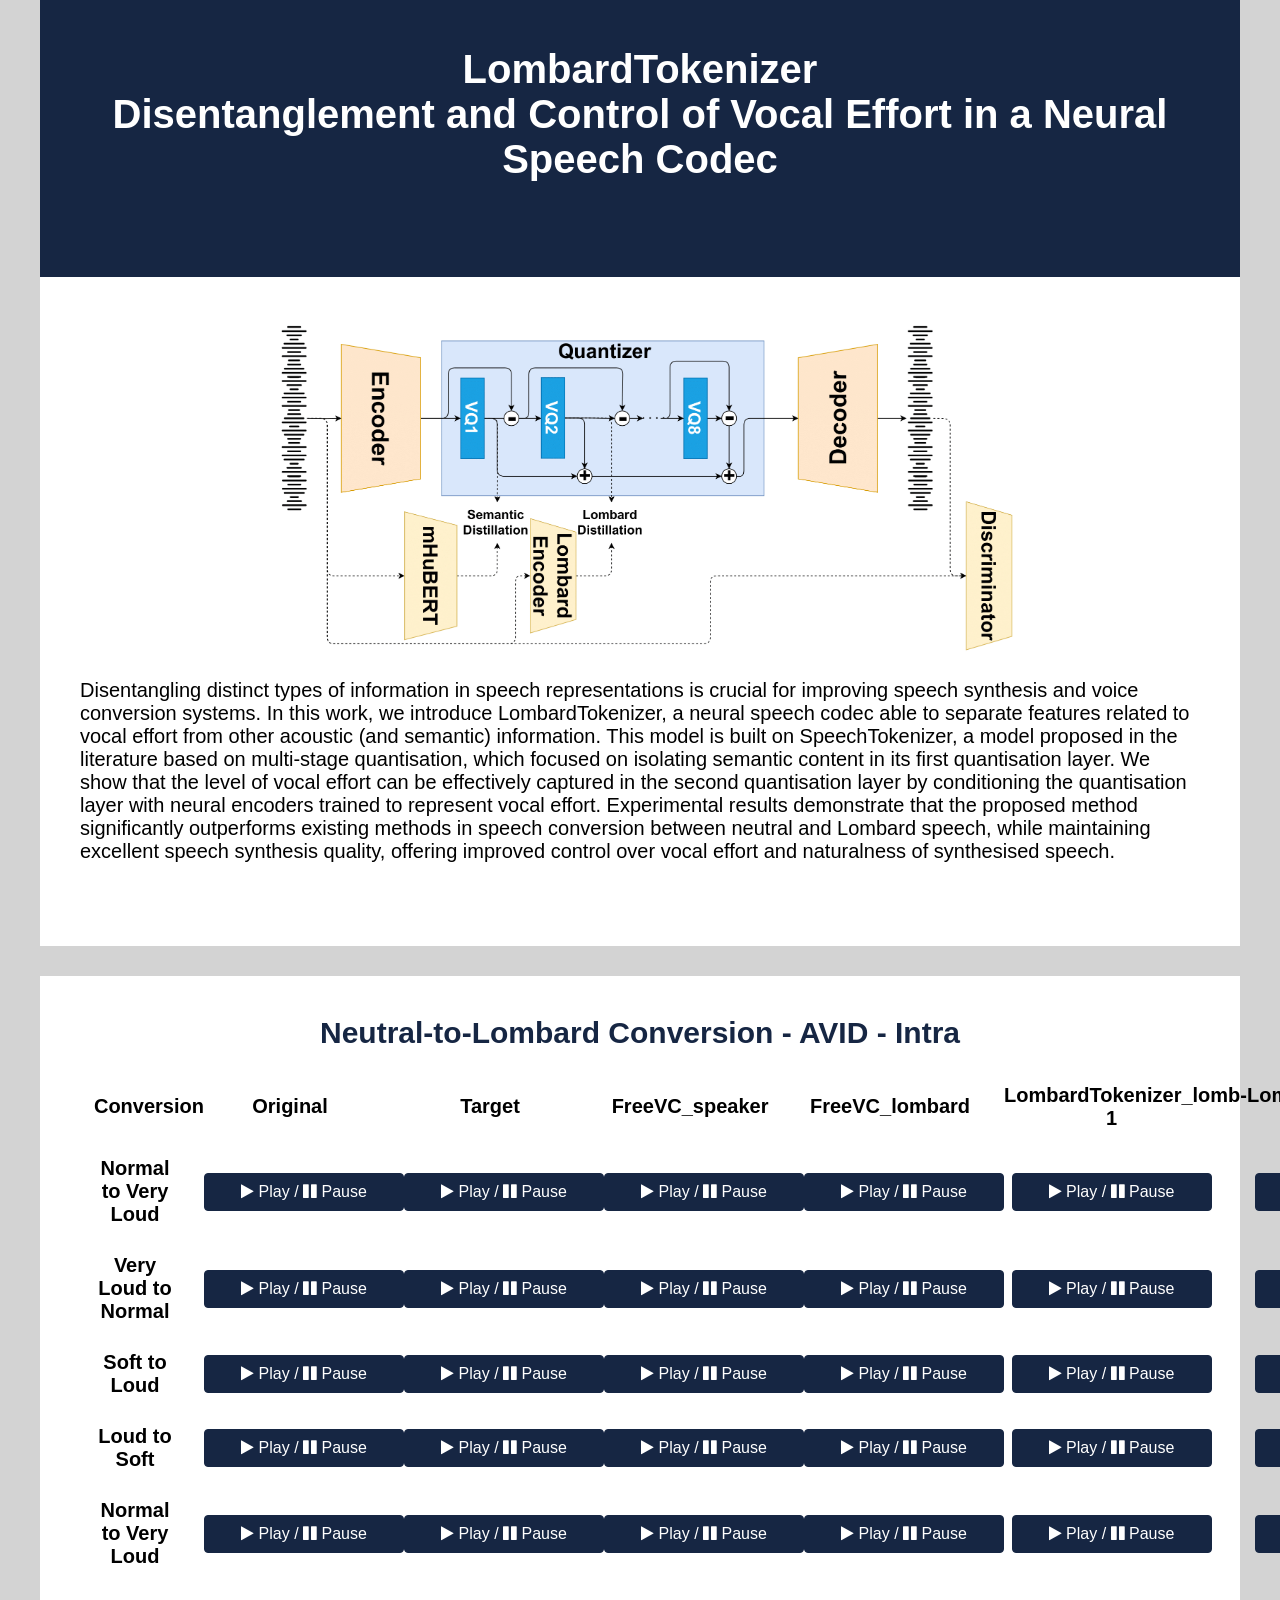
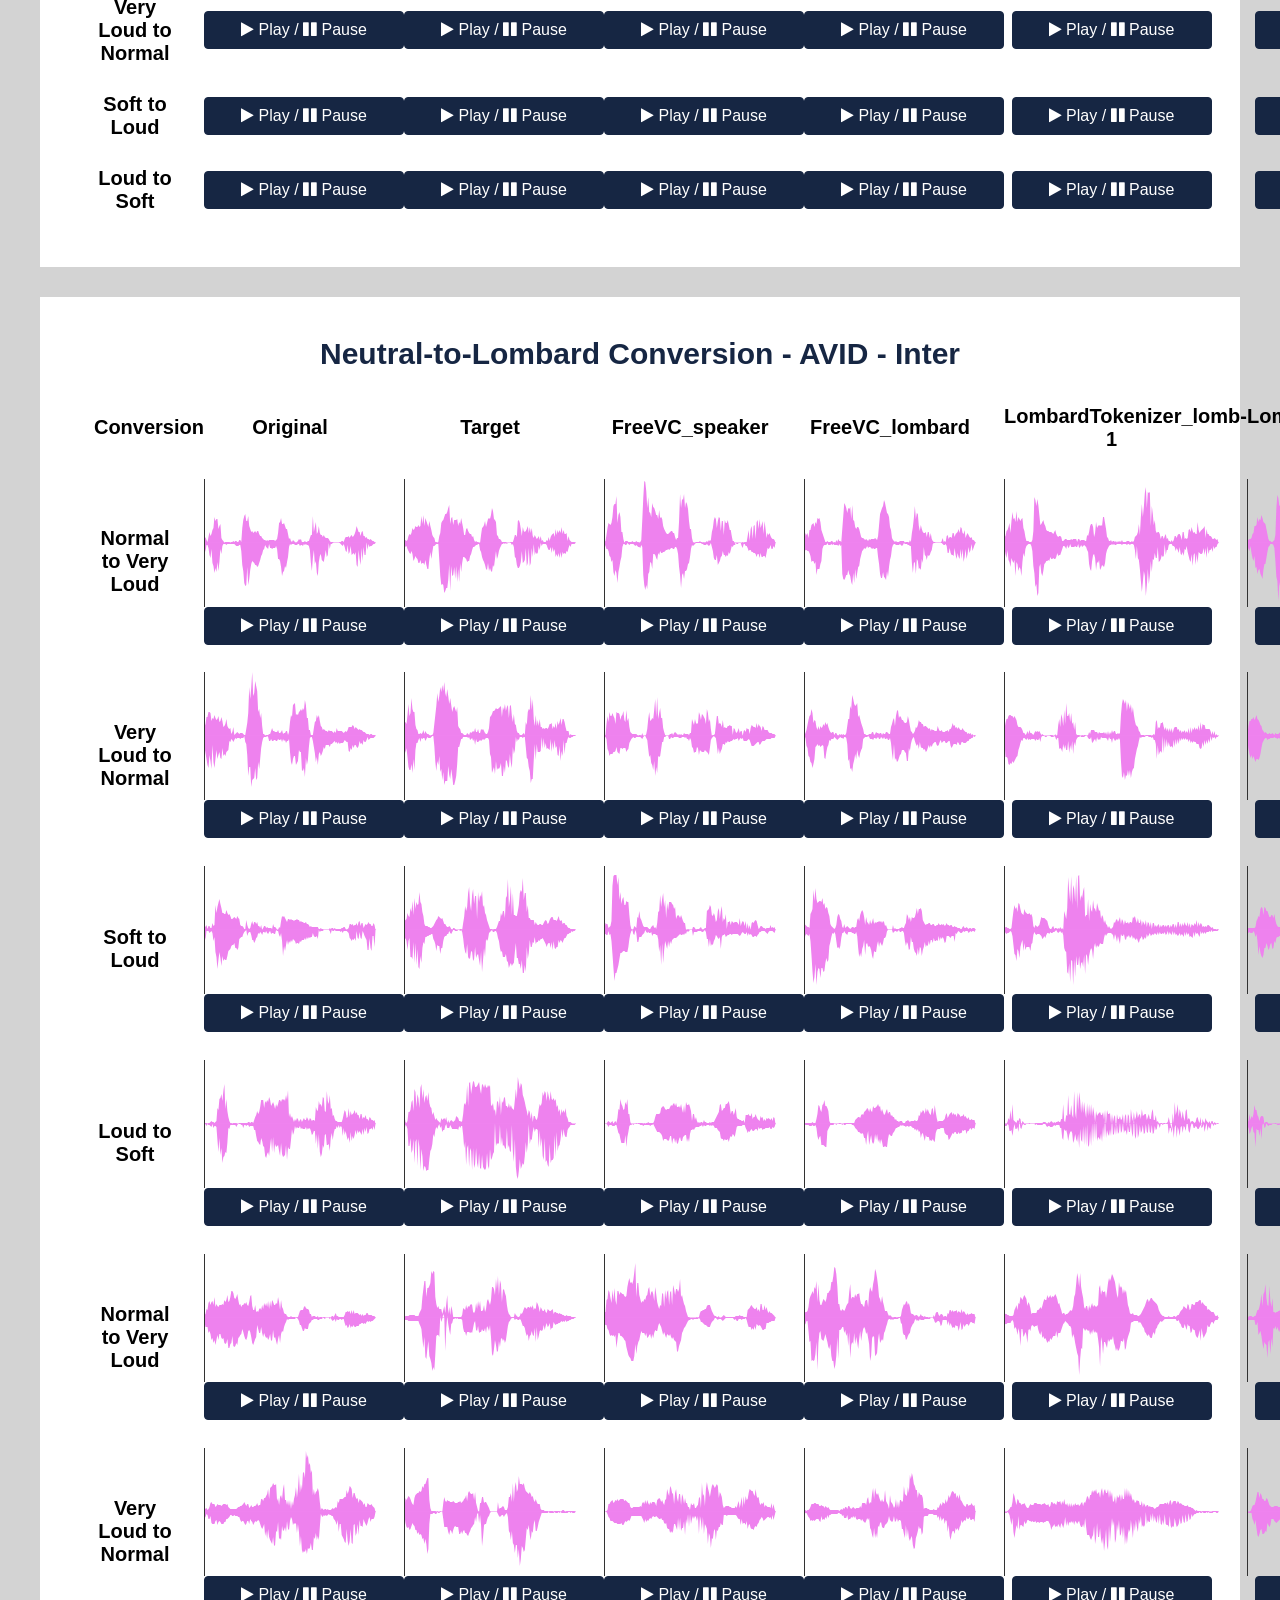
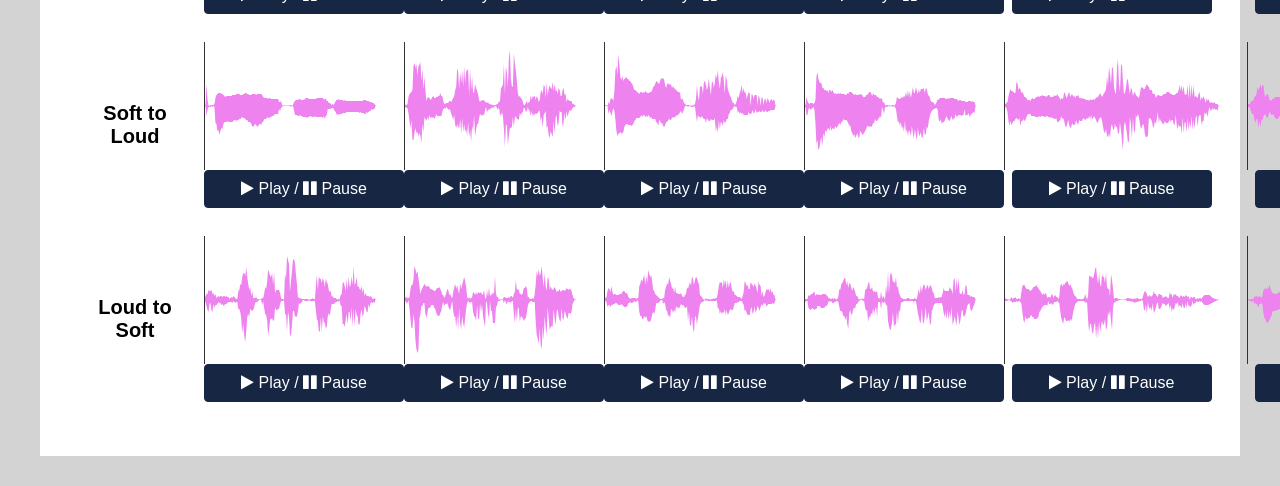
==== commit 2643f2d2: "Correction of index file" ====
--- a/index.html
+++ b/index.html
@@ -2,13 +2,13 @@
 <html>
     <head>
         <meta charset="UTF-8">
-        <title>LombardTokenizer: Disentanglement and Control of the Vocal Effort in a  Neural Speech Codec</title>
+        <title>LombardTokenizer: Disentanglement and Control of Vocal Effort in a Neural Speech Codec</title>
         <link rel="stylesheet" type="text/css" href="css/styles.css">
         <script src="css/jquery-3.5.js"></script>
     </head>
     <body>
 <div class="container">
-    <div id="text1">LombardTokenizer <br/> Disentanglement and Control of the Vocal Effort in a  Neural Speech Codec</div>
+    <div id="text1">LombardTokenizer <br/> Disentanglement and Control of Vocal Effort in a Neural Speech Codec</div>
     <div id="intro">
         <br>
         <p>
@@ -27,13 +27,13 @@
     <p>
         Disentangling distinct types of information in speech representations is crucial for improving speech synthesis 
         and voice conversion systems. In this work, we introduce LombardTokenizer, a neural speech codec able to separate 
-        features related to the vocal effort from other acoustic (and semantic) information. This model is built on 
-        SpeechTokenizer, a model proposed in the literature based on multi-stage quantization, which focused on isolating 
-        semantic content in its first quantization layer. We show that the level of vocal effort can be effectively captured 
-        in the second quantization layer by conditioning the quantization layer with neural encoders trained to represent 
-        the vocal effort. Experimental results demonstrate that the proposed method significantly outperforms existing 
-        methods in neutral-to-Lombard speech conversion while maintaining excellent speech synthesis quality, offering 
-        improved control over vocal effort and naturalness of synthesized speech.
+        features related to vocal effort from other acoustic (and semantic) information. This model is built on SpeechTokenizer, 
+        a model proposed in the literature based on multi-stage quantisation, which focused on isolating semantic content in its 
+        first quantisation layer. We show that the level of vocal effort can be effectively captured in the second quantisation 
+        layer by conditioning the quantisation layer with neural encoders trained to represent vocal effort. Experimental results 
+        demonstrate that the proposed method significantly outperforms existing methods in speech conversion between neutral and 
+        Lombard speech, while maintaining excellent speech synthesis quality, offering improved control over vocal effort and 
+        naturalness of synthesised speech.
     </p>
     <br/>
 </div>
@@ -55,888 +55,888 @@
         <tr>
             <th>Normal to Very Loud</th>
             <td>
-                <div id="orig_waveform_1"></div>
-                <button id="orig_waveform_1" class="play-button-demo btn btn-primary" onclick="wavesurfer_orig_1.playPause()">
-                    <i class="fa fa-play"></i>
-                    Play
-                    /
-                    <i class="fa fa-pause"></i>
-                    Pause
-                </button>
-                <script>
-                    var wavesurfer_orig_1 = WaveSurfer.create({
+                <div id="intra_orig_waveform_1"></div>
+                <button id="intra_orig_waveform_1" class="play-button-demo btn btn-primary" onclick="wavesurfer_intra_orig_1.playPause()">
+                    <i class="fa fa-play"></i>
+                    Play
+                    /
+                    <i class="fa fa-pause"></i>
+                    Pause
+                </button>
+                <script>
+                    var wavesurfer_intra_orig_1 = WaveSurfer.create({
                                 container: '#orig_waveform_1',
                                 waveColor: 'violet',
                                 progressColor: 'purple'
                             });
-                    wavesurfer_orig_1.load('data/Avid/sp41/sp41_sen1_norm.wav');
-                </script>
-           </td>
-            <td>
-                <div id="target_waveform_1"></div>
-                <button id="target_waveform_1" class="play-button-demo btn btn-primary" onclick="wavesurfer_target_1.playPause()">
-                    <i class="fa fa-play"></i>
-                    Play
-                    /
-                    <i class="fa fa-pause"></i>
-                    Pause
-                </button>
-                <script>
-                    var wavesurfer_target_1 = WaveSurfer.create({
+                    wavesurfer_intra_orig_1.load('data/Avid/sp41/sp41_sen1_norm.wav');
+                </script>
+           </td>
+            <td>
+                <div id="intra_target_waveform_1"></div>
+                <button id="intra_target_waveform_1" class="play-button-demo btn btn-primary" onclick="wavesurfer_intra_target_1.playPause()">
+                    <i class="fa fa-play"></i>
+                    Play
+                    /
+                    <i class="fa fa-pause"></i>
+                    Pause
+                </button>
+                <script>
+                    var wavesurfer_intra_target_1 = WaveSurfer.create({
                                 container: '#target_waveform_1',
                                 waveColor: 'violet',
                                 progressColor: 'purple'
                             });
-                    wavesurfer_target_1.load('data/Avid/sp41/sp41_sen1_very.wav');
-                </script>
-           </td>
-            <td>
-                <div id="freevc_spk_1"></div>
-                <button id="freevc_spk_1" class="play-button-demo btn btn-primary" onclick="wavesurfer_freevc_spk_1.playPause()">
-                    <i class="fa fa-play"></i>
-                    Play
-                    /
-                    <i class="fa fa-pause"></i>
-                    Pause
-                </button>
-                <script>
-                    var wavesurfer_freevc_spk_1 = WaveSurfer.create({
+                    wavesurfer_intra_target_1.load('data/Avid/sp41/sp41_sen1_very.wav');
+                </script>
+           </td>
+            <td>
+                <div id="intra_freevc_spk_1"></div>
+                <button id="intra_freevc_spk_1" class="play-button-demo btn btn-primary" onclick="wavesurfer_intra_freevc_spk_1.playPause()">
+                    <i class="fa fa-play"></i>
+                    Play
+                    /
+                    <i class="fa fa-pause"></i>
+                    Pause
+                </button>
+                <script>
+                    var wavesurfer_intra_freevc_spk_1 = WaveSurfer.create({
                                 container: '#freevc_spk_1',
                                 waveColor: 'violet',
                                 progressColor: 'purple'
                             });
-                    wavesurfer_freevc_spk_1.load('data/Avid/sp41/sp41_sen1_norm2very_freevc_spk_intra_same.wav');
-                </script>
-           </td>
-            <td>
-                <div id="freevc_lmb_1"></div>
-                <button id="freevc_lmb_1" class="play-button-demo btn btn-primary" onclick="wavesurfer_freevc_lmb_1.playPause()">
-                    <i class="fa fa-play"></i>
-                    Play
-                    /
-                    <i class="fa fa-pause"></i>
-                    Pause
-                </button>
-                <script>
-                    var wavesurfer_freevc_lmb_1 = WaveSurfer.create({
+                    wavesurfer_intra_freevc_spk_1.load('data/Avid/sp41/sp41_sen1_norm2very_freevc_spk_intra_same.wav');
+                </script>
+           </td>
+            <td>
+                <div id="intra_freevc_lmb_1"></div>
+                <button id="intra_freevc_lmb_1" class="play-button-demo btn btn-primary" onclick="wavesurfer_intra_freevc_lmb_1.playPause()">
+                    <i class="fa fa-play"></i>
+                    Play
+                    /
+                    <i class="fa fa-pause"></i>
+                    Pause
+                </button>
+                <script>
+                    var wavesurfer_intra_freevc_lmb_1 = WaveSurfer.create({
                                 container: '#freevc_lmb_1',
                                 waveColor: 'violet',
                                 progressColor: 'purple'
                             });
-                    wavesurfer_freevc_lmb_1.load('data/Avid/sp41/sp41_sen1_norm2very_freevc_lmb_intra_same.wav');
+                    wavesurfer_intra_freevc_lmb_1.load('data/Avid/sp41/sp41_sen1_norm2very_freevc_lmb_intra_same.wav');
                 </script>
            </td>
            <td>
-            <div id="token_enc_1"></div>
-            <button id="token_enc_1" class="play-button-demo btn btn-primary" onclick="wavesurfer_token_enc_1.playPause()">
-                <i class="fa fa-play"></i>
-                Play
-                /
-                <i class="fa fa-pause"></i>
-                Pause
-            </button>
-            <script>
-                var wavesurfer_token_enc_1 = WaveSurfer.create({
+            <div id="intra_token_enc_1"></div>
+            <button id="intra_token_enc_1" class="play-button-demo btn btn-primary" onclick="wavesurfer_intra_token_enc_1.playPause()">
+                <i class="fa fa-play"></i>
+                Play
+                /
+                <i class="fa fa-pause"></i>
+                Pause
+            </button>
+            <script>
+                var wavesurfer_intra_token_enc_1 = WaveSurfer.create({
                             container: '#token_enc_1',
                             waveColor: 'violet',
                             progressColor: 'purple'
                         });
-                wavesurfer_token_enc_1.load('data/Avid/sp41/sp41_sen1_norm2very_token_enc_intra_same.wav');
-            </script>
-            </td>
-            <td>
-            <div id="token_prd_1"></div>
-            <button id="token_prd_1" class="play-button-demo btn btn-primary" onclick="wavesurfer_token_prd_1.playPause()">
-                <i class="fa fa-play"></i>
-                Play
-                /
-                <i class="fa fa-pause"></i>
-                Pause
-            </button>
-            <script>
-                var wavesurfer_token_prd_1 = WaveSurfer.create({
+                wavesurfer_intra_token_enc_1.load('data/Avid/sp41/sp41_sen1_norm2very_token_enc_intra_same.wav');
+            </script>
+            </td>
+            <td>
+            <div id="intra_token_prd_1"></div>
+            <button id="intra_token_prd_1" class="play-button-demo btn btn-primary" onclick="wavesurfer_intra_token_prd_1.playPause()">
+                <i class="fa fa-play"></i>
+                Play
+                /
+                <i class="fa fa-pause"></i>
+                Pause
+            </button>
+            <script>
+                var wavesurfer_intra_token_prd_1 = WaveSurfer.create({
                             container: '#token_prd_1',
                             waveColor: 'violet',
                             progressColor: 'purple'
                         });
-                wavesurfer_token_prd_1.load('data/Avid/sp41/sp41_sen1_norm2very_token_prd_intra_same.wav');
+                wavesurfer_intra_token_prd_1.load('data/Avid/sp41/sp41_sen1_norm2very_token_prd_intra_same.wav');
             </script>
             </td>
         </tr>
         <tr>
             <th>Very Loud to Normal</th>
             <td>
-                <div id="orig_waveform_2"></div>
-                <button id="orig_waveform_2" class="play-button-demo btn btn-primary" onclick="wavesurfer_orig_2.playPause()">
-                    <i class="fa fa-play"></i>
-                    Play
-                    /
-                    <i class="fa fa-pause"></i>
-                    Pause
-                </button>
-                <script>
-                    var wavesurfer_orig_2 = WaveSurfer.create({
+                <div id="intra_orig_waveform_2"></div>
+                <button id="intra_orig_waveform_2" class="play-button-demo btn btn-primary" onclick="wavesurfer_intra_orig_2.playPause()">
+                    <i class="fa fa-play"></i>
+                    Play
+                    /
+                    <i class="fa fa-pause"></i>
+                    Pause
+                </button>
+                <script>
+                    var wavesurfer_intra_orig_2 = WaveSurfer.create({
                                 container: '#orig_waveform_2',
                                 waveColor: 'violet',
                                 progressColor: 'purple'
                             });
-                    wavesurfer_orig_2.load('data/Avid/sp41/sp41_sen2_very.wav');
-                </script>
-           </td>
-            <td>
-                <div id="target_waveform_2"></div>
-                <button id="target_waveform_2" class="play-button-demo btn btn-primary" onclick="wavesurfer_target_2.playPause()">
-                    <i class="fa fa-play"></i>
-                    Play
-                    /
-                    <i class="fa fa-pause"></i>
-                    Pause
-                </button>
-                <script>
-                    var wavesurfer_target_2 = WaveSurfer.create({
+                    wavesurfer_intra_orig_2.load('data/Avid/sp41/sp41_sen2_very.wav');
+                </script>
+           </td>
+            <td>
+                <div id="intra_target_waveform_2"></div>
+                <button id="intra_target_waveform_2" class="play-button-demo btn btn-primary" onclick="wavesurfer_intra_target_2.playPause()">
+                    <i class="fa fa-play"></i>
+                    Play
+                    /
+                    <i class="fa fa-pause"></i>
+                    Pause
+                </button>
+                <script>
+                    var wavesurfer_intra_target_2 = WaveSurfer.create({
                                 container: '#target_waveform_2',
                                 waveColor: 'violet',
                                 progressColor: 'purple'
                             });
-                    wavesurfer_target_2.load('data/Avid/sp41/sp41_sen2_norm.wav');
-                </script>
-           </td>
-            <td>
-                <div id="freevc_spk_2"></div>
-                <button id="freevc_spk_2" class="play-button-demo btn btn-primary" onclick="wavesurfer_freevc_spk_2.playPause()">
-                    <i class="fa fa-play"></i>
-                    Play
-                    /
-                    <i class="fa fa-pause"></i>
-                    Pause
-                </button>
-                <script>
-                    var wavesurfer_freevc_spk_2 = WaveSurfer.create({
+                    wavesurfer_intra_target_2.load('data/Avid/sp41/sp41_sen2_norm.wav');
+                </script>
+           </td>
+            <td>
+                <div id="intra_freevc_spk_2"></div>
+                <button id="intra_freevc_spk_2" class="play-button-demo btn btn-primary" onclick="wavesurfer_intra_freevc_spk_2.playPause()">
+                    <i class="fa fa-play"></i>
+                    Play
+                    /
+                    <i class="fa fa-pause"></i>
+                    Pause
+                </button>
+                <script>
+                    var wavesurfer_intra_freevc_spk_2 = WaveSurfer.create({
                                 container: '#freevc_spk_2',
                                 waveColor: 'violet',
                                 progressColor: 'purple'
                             });
-                    wavesurfer_freevc_spk_2.load('data/Avid/sp41/sp41_sen2_very2norm_freevc_spk_intra_same.wav');
-                </script>
-           </td>
-            <td>
-                <div id="freevc_lmb_2"></div>
-                <button id="freevc_lmb_2" class="play-button-demo btn btn-primary" onclick="wavesurfer_freevc_lmb_2.playPause()">
-                    <i class="fa fa-play"></i>
-                    Play
-                    /
-                    <i class="fa fa-pause"></i>
-                    Pause
-                </button>
-                <script>
-                    var wavesurfer_freevc_lmb_2 = WaveSurfer.create({
+                    wavesurfer_intra_freevc_spk_2.load('data/Avid/sp41/sp41_sen2_very2norm_freevc_spk_intra_same.wav');
+                </script>
+           </td>
+            <td>
+                <div id="intra_freevc_lmb_2"></div>
+                <button id="intra_freevc_lmb_2" class="play-button-demo btn btn-primary" onclick="wavesurfer_intra_freevc_lmb_2.playPause()">
+                    <i class="fa fa-play"></i>
+                    Play
+                    /
+                    <i class="fa fa-pause"></i>
+                    Pause
+                </button>
+                <script>
+                    var wavesurfer_intra_freevc_lmb_2 = WaveSurfer.create({
                                 container: '#freevc_lmb_2',
                                 waveColor: 'violet',
                                 progressColor: 'purple'
                             });
-                    wavesurfer_freevc_lmb_2.load('data/Avid/sp41/sp41_sen2_very2norm_freevc_lmb_intra_same.wav');
+                    wavesurfer_intra_freevc_lmb_2.load('data/Avid/sp41/sp41_sen2_very2norm_freevc_lmb_intra_same.wav');
                 </script>
            </td>
            <td>
-            <div id="token_enc_2"></div>
-            <button id="token_enc_2" class="play-button-demo btn btn-primary" onclick="wavesurfer_token_enc_2.playPause()">
-                <i class="fa fa-play"></i>
-                Play
-                /
-                <i class="fa fa-pause"></i>
-                Pause
-            </button>
-            <script>
-                var wavesurfer_token_enc_2 = WaveSurfer.create({
+            <div id="intra_token_enc_2"></div>
+            <button id="intra_token_enc_2" class="play-button-demo btn btn-primary" onclick="wavesurfer_intra_token_enc_2.playPause()">
+                <i class="fa fa-play"></i>
+                Play
+                /
+                <i class="fa fa-pause"></i>
+                Pause
+            </button>
+            <script>
+                var wavesurfer_intra_token_enc_2 = WaveSurfer.create({
                             container: '#token_enc_2',
                             waveColor: 'violet',
                             progressColor: 'purple'
                         });
-                wavesurfer_token_enc_2.load('data/Avid/sp41/sp41_sen2_very2norm_token_enc_intra_same.wav');
-            </script>
-            </td>
-            <td>
-            <div id="token_prd_2"></div>
-            <button id="token_prd_2" class="play-button-demo btn btn-primary" onclick="wavesurfer_token_prd_2.playPause()">
-                <i class="fa fa-play"></i>
-                Play
-                /
-                <i class="fa fa-pause"></i>
-                Pause
-            </button>
-            <script>
-                var wavesurfer_token_prd_2 = WaveSurfer.create({
+                wavesurfer_intra_token_enc_2.load('data/Avid/sp41/sp41_sen2_very2norm_token_enc_intra_same.wav');
+            </script>
+            </td>
+            <td>
+            <div id="intra_token_prd_2"></div>
+            <button id="intra_token_prd_2" class="play-button-demo btn btn-primary" onclick="wavesurfer_intra_token_prd_2.playPause()">
+                <i class="fa fa-play"></i>
+                Play
+                /
+                <i class="fa fa-pause"></i>
+                Pause
+            </button>
+            <script>
+                var wavesurfer_intra_token_prd_2 = WaveSurfer.create({
                             container: '#token_prd_2',
                             waveColor: 'violet',
                             progressColor: 'purple'
                         });
-                wavesurfer_token_prd_2.load('data/Avid/sp41/sp41_sen2_very2norm_token_prd_intra_same.wav');
+                wavesurfer_intra_token_prd_2.load('data/Avid/sp41/sp41_sen2_very2norm_token_prd_intra_same.wav');
             </script>
             </td>
         </tr>
         <tr>
             <th>Soft to Loud</th>
             <td>
-                <div id="orig_waveform_3"></div>
-                <button id="orig_waveform_3" class="play-button-demo btn btn-primary" onclick="wavesurfer_orig_3.playPause()">
-                    <i class="fa fa-play"></i>
-                    Play
-                    /
-                    <i class="fa fa-pause"></i>
-                    Pause
-                </button>
-                <script>
-                    var wavesurfer_orig_3 = WaveSurfer.create({
+                <div id="intra_orig_waveform_3"></div>
+                <button id="intra_orig_waveform_3" class="play-button-demo btn btn-primary" onclick="wavesurfer_intra_orig_3.playPause()">
+                    <i class="fa fa-play"></i>
+                    Play
+                    /
+                    <i class="fa fa-pause"></i>
+                    Pause
+                </button>
+                <script>
+                    var wavesurfer_intra_orig_3 = WaveSurfer.create({
                                 container: '#orig_waveform_3',
                                 waveColor: 'violet',
                                 progressColor: 'purple'
                             });
-                    wavesurfer_orig_3.load('data/Avid/sp41/sp41_sen3_soft.wav');
-                </script>
-           </td>
-            <td>
-                <div id="target_waveform_3"></div>
-                <button id="target_waveform_3" class="play-button-demo btn btn-primary" onclick="wavesurfer_target_3.playPause()">
-                    <i class="fa fa-play"></i>
-                    Play
-                    /
-                    <i class="fa fa-pause"></i>
-                    Pause
-                </button>
-                <script>
-                    var wavesurfer_target_3 = WaveSurfer.create({
+                    wavesurfer_intra_orig_3.load('data/Avid/sp41/sp41_sen3_soft.wav');
+                </script>
+           </td>
+            <td>
+                <div id="intra_target_waveform_3"></div>
+                <button id="intra_target_waveform_3" class="play-button-demo btn btn-primary" onclick="wavesurfer_intra_target_3.playPause()">
+                    <i class="fa fa-play"></i>
+                    Play
+                    /
+                    <i class="fa fa-pause"></i>
+                    Pause
+                </button>
+                <script>
+                    var wavesurfer_intra_target_3 = WaveSurfer.create({
                                 container: '#target_waveform_3',
                                 waveColor: 'violet',
                                 progressColor: 'purple'
                             });
-                    wavesurfer_target_3.load('data/Avid/sp41/sp41_sen3_loud.wav');
-                </script>
-           </td>
-            <td>
-                <div id="freevc_spk_3"></div>
-                <button id="freevc_spk_3" class="play-button-demo btn btn-primary" onclick="wavesurfer_freevc_spk_3.playPause()">
-                    <i class="fa fa-play"></i>
-                    Play
-                    /
-                    <i class="fa fa-pause"></i>
-                    Pause
-                </button>
-                <script>
-                    var wavesurfer_freevc_spk_3 = WaveSurfer.create({
+                    wavesurfer_intra_target_3.load('data/Avid/sp41/sp41_sen3_loud.wav');
+                </script>
+           </td>
+            <td>
+                <div id="intra_freevc_spk_3"></div>
+                <button id="intra_freevc_spk_3" class="play-button-demo btn btn-primary" onclick="wavesurfer_intra_freevc_spk_3.playPause()">
+                    <i class="fa fa-play"></i>
+                    Play
+                    /
+                    <i class="fa fa-pause"></i>
+                    Pause
+                </button>
+                <script>
+                    var wavesurfer_intra_freevc_spk_3 = WaveSurfer.create({
                                 container: '#freevc_spk_3',
                                 waveColor: 'violet',
                                 progressColor: 'purple'
                             });
-                    wavesurfer_freevc_spk_3.load('data/Avid/sp41/sp41_sen3_soft2loud_freevc_spk_intra_same.wav');
-                </script>
-           </td>
-            <td>
-                <div id="freevc_lmb_3"></div>
-                <button id="freevc_lmb_3" class="play-button-demo btn btn-primary" onclick="wavesurfer_freevc_lmb_3.playPause()">
-                    <i class="fa fa-play"></i>
-                    Play
-                    /
-                    <i class="fa fa-pause"></i>
-                    Pause
-                </button>
-                <script>
-                    var wavesurfer_freevc_lmb_3 = WaveSurfer.create({
+                    wavesurfer_intra_freevc_spk_3.load('data/Avid/sp41/sp41_sen3_soft2loud_freevc_spk_intra_same.wav');
+                </script>
+           </td>
+            <td>
+                <div id="intra_freevc_lmb_3"></div>
+                <button id="intra_freevc_lmb_3" class="play-button-demo btn btn-primary" onclick="wavesurfer_intra_freevc_lmb_3.playPause()">
+                    <i class="fa fa-play"></i>
+                    Play
+                    /
+                    <i class="fa fa-pause"></i>
+                    Pause
+                </button>
+                <script>
+                    var wavesurfer_intra_freevc_lmb_3 = WaveSurfer.create({
                                 container: '#freevc_lmb_3',
                                 waveColor: 'violet',
                                 progressColor: 'purple'
                             });
-                    wavesurfer_freevc_lmb_3.load('data/Avid/sp41/sp41_sen3_soft2loud_freevc_lmb_intra_same.wav');
+                    wavesurfer_intra_freevc_lmb_3.load('data/Avid/sp41/sp41_sen3_soft2loud_freevc_lmb_intra_same.wav');
                 </script>
            </td>
            <td>
-            <div id="token_enc_3"></div>
-            <button id="token_enc_3" class="play-button-demo btn btn-primary" onclick="wavesurfer_token_enc_3.playPause()">
-                <i class="fa fa-play"></i>
-                Play
-                /
-                <i class="fa fa-pause"></i>
-                Pause
-            </button>
-            <script>
-                var wavesurfer_token_enc_3 = WaveSurfer.create({
+            <div id="intra_token_enc_3"></div>
+            <button id="intra_token_enc_3" class="play-button-demo btn btn-primary" onclick="wavesurfer_intra_token_enc_3.playPause()">
+                <i class="fa fa-play"></i>
+                Play
+                /
+                <i class="fa fa-pause"></i>
+                Pause
+            </button>
+            <script>
+                var wavesurfer_intra_token_enc_3 = WaveSurfer.create({
                             container: '#token_enc_3',
                             waveColor: 'violet',
                             progressColor: 'purple'
                         });
-                wavesurfer_token_enc_3.load('data/Avid/sp41/sp41_sen3_soft2loud_token_enc_intra_same.wav');
-            </script>
-            </td>
-            <td>
-            <div id="token_prd_3"></div>
-            <button id="token_prd_3" class="play-button-demo btn btn-primary" onclick="wavesurfer_token_prd_3.playPause()">
-                <i class="fa fa-play"></i>
-                Play
-                /
-                <i class="fa fa-pause"></i>
-                Pause
-            </button>
-            <script>
-                var wavesurfer_token_prd_3 = WaveSurfer.create({
+                wavesurfer_intra_token_enc_3.load('data/Avid/sp41/sp41_sen3_soft2loud_token_enc_intra_same.wav');
+            </script>
+            </td>
+            <td>
+            <div id="intra_token_prd_3"></div>
+            <button id="intra_token_prd_3" class="play-button-demo btn btn-primary" onclick="wavesurfer_intra_token_prd_3.playPause()">
+                <i class="fa fa-play"></i>
+                Play
+                /
+                <i class="fa fa-pause"></i>
+                Pause
+            </button>
+            <script>
+                var wavesurfer_intra_token_prd_3 = WaveSurfer.create({
                             container: '#token_prd_3',
                             waveColor: 'violet',
                             progressColor: 'purple'
                         });
-                wavesurfer_token_prd_3.load('data/Avid/sp41/sp41_sen3_soft2loud_token_prd_intra_same.wav');
+                wavesurfer_intra_token_prd_3.load('data/Avid/sp41/sp41_sen3_soft2loud_token_prd_intra_same.wav');
             </script>
             </td>
         </tr>
         <tr>
             <th>Loud to Soft</th>
             <td>
-                <div id="orig_waveform_4"></div>
-                <button id="orig_waveform_4" class="play-button-demo btn btn-primary" onclick="wavesurfer_orig_4.playPause()">
-                    <i class="fa fa-play"></i>
-                    Play
-                    /
-                    <i class="fa fa-pause"></i>
-                    Pause
-                </button>
-                <script>
-                    var wavesurfer_orig_4 = WaveSurfer.create({
+                <div id="intra_orig_waveform_4"></div>
+                <button id="intra_orig_waveform_4" class="play-button-demo btn btn-primary" onclick="wavesurfer_intra_orig_4.playPause()">
+                    <i class="fa fa-play"></i>
+                    Play
+                    /
+                    <i class="fa fa-pause"></i>
+                    Pause
+                </button>
+                <script>
+                    var wavesurfer_intra_orig_4 = WaveSurfer.create({
                                 container: '#orig_waveform_4',
                                 waveColor: 'violet',
                                 progressColor: 'purple'
                             });
-                    wavesurfer_orig_4.load('data/Avid/sp41/sp41_sen4_loud.wav');
-                </script>
-           </td>
-            <td>
-                <div id="target_waveform_4"></div>
-                <button id="target_waveform_4" class="play-button-demo btn btn-primary" onclick="wavesurfer_target_4.playPause()">
-                    <i class="fa fa-play"></i>
-                    Play
-                    /
-                    <i class="fa fa-pause"></i>
-                    Pause
-                </button>
-                <script>
-                    var wavesurfer_target_4 = WaveSurfer.create({
+                    wavesurfer_intra_orig_4.load('data/Avid/sp41/sp41_sen4_loud.wav');
+                </script>
+           </td>
+            <td>
+                <div id="intra_target_waveform_4"></div>
+                <button id="intra_target_waveform_4" class="play-button-demo btn btn-primary" onclick="wavesurfer_intra_target_4.playPause()">
+                    <i class="fa fa-play"></i>
+                    Play
+                    /
+                    <i class="fa fa-pause"></i>
+                    Pause
+                </button>
+                <script>
+                    var wavesurfer_intra_target_4 = WaveSurfer.create({
                                 container: '#target_waveform_4',
                                 waveColor: 'violet',
                                 progressColor: 'purple'
                             });
-                    wavesurfer_target_4.load('data/Avid/sp41/sp41_sen4_soft.wav');
-                </script>
-           </td>
-            <td>
-                <div id="freevc_spk_4"></div>
-                <button id="freevc_spk_4" class="play-button-demo btn btn-primary" onclick="wavesurfer_freevc_spk_4.playPause()">
-                    <i class="fa fa-play"></i>
-                    Play
-                    /
-                    <i class="fa fa-pause"></i>
-                    Pause
-                </button>
-                <script>
-                    var wavesurfer_freevc_spk_4 = WaveSurfer.create({
+                    wavesurfer_intra_target_4.load('data/Avid/sp41/sp41_sen4_soft.wav');
+                </script>
+           </td>
+            <td>
+                <div id="intra_freevc_spk_4"></div>
+                <button id="intra_freevc_spk_4" class="play-button-demo btn btn-primary" onclick="wavesurfer_intra_freevc_spk_4.playPause()">
+                    <i class="fa fa-play"></i>
+                    Play
+                    /
+                    <i class="fa fa-pause"></i>
+                    Pause
+                </button>
+                <script>
+                    var wavesurfer_intra_freevc_spk_4 = WaveSurfer.create({
                                 container: '#freevc_spk_4',
                                 waveColor: 'violet',
                                 progressColor: 'purple'
                             });
-                    wavesurfer_freevc_spk_4.load('data/Avid/sp41/sp41_sen4_loud2soft_freevc_spk_intra_same.wav');
-                </script>
-           </td>
-            <td>
-                <div id="freevc_lmb_4"></div>
-                <button id="freevc_lmb_4" class="play-button-demo btn btn-primary" onclick="wavesurfer_freevc_lmb_4.playPause()">
-                    <i class="fa fa-play"></i>
-                    Play
-                    /
-                    <i class="fa fa-pause"></i>
-                    Pause
-                </button>
-                <script>
-                    var wavesurfer_freevc_lmb_4 = WaveSurfer.create({
+                    wavesurfer_intra_freevc_spk_4.load('data/Avid/sp41/sp41_sen4_loud2soft_freevc_spk_intra_same.wav');
+                </script>
+           </td>
+            <td>
+                <div id="intra_freevc_lmb_4"></div>
+                <button id="intra_freevc_lmb_4" class="play-button-demo btn btn-primary" onclick="wavesurfer_intra_freevc_lmb_4.playPause()">
+                    <i class="fa fa-play"></i>
+                    Play
+                    /
+                    <i class="fa fa-pause"></i>
+                    Pause
+                </button>
+                <script>
+                    var wavesurfer_intra_freevc_lmb_4 = WaveSurfer.create({
                                 container: '#freevc_lmb_4',
                                 waveColor: 'violet',
                                 progressColor: 'purple'
                             });
-                    wavesurfer_freevc_lmb_4.load('data/Avid/sp41/sp41_sen4_loud2soft_freevc_lmb_intra_same.wav');
+                    wavesurfer_intra_freevc_lmb_4.load('data/Avid/sp41/sp41_sen4_loud2soft_freevc_lmb_intra_same.wav');
                 </script>
            </td>
            <td>
-            <div id="token_enc_4"></div>
-            <button id="token_enc_4" class="play-button-demo btn btn-primary" onclick="wavesurfer_token_enc_4.playPause()">
-                <i class="fa fa-play"></i>
-                Play
-                /
-                <i class="fa fa-pause"></i>
-                Pause
-            </button>
-            <script>
-                var wavesurfer_token_enc_4 = WaveSurfer.create({
+            <div id="intra_token_enc_4"></div>
+            <button id="intra_token_enc_4" class="play-button-demo btn btn-primary" onclick="wavesurfer_intra_token_enc_4.playPause()">
+                <i class="fa fa-play"></i>
+                Play
+                /
+                <i class="fa fa-pause"></i>
+                Pause
+            </button>
+            <script>
+                var wavesurfer_intra_token_enc_4 = WaveSurfer.create({
                             container: '#token_enc_4',
                             waveColor: 'violet',
                             progressColor: 'purple'
                         });
-                wavesurfer_token_enc_4.load('data/Avid/sp41/sp41_sen4_loud2soft_token_enc_intra_same.wav');
-            </script>
-            </td>
-            <td>
-            <div id="token_prd_4"></div>
-            <button id="token_prd_4" class="play-button-demo btn btn-primary" onclick="wavesurfer_token_prd_4.playPause()">
-                <i class="fa fa-play"></i>
-                Play
-                /
-                <i class="fa fa-pause"></i>
-                Pause
-            </button>
-            <script>
-                var wavesurfer_token_prd_4 = WaveSurfer.create({
+                wavesurfer_intra_token_enc_4.load('data/Avid/sp41/sp41_sen4_loud2soft_token_enc_intra_same.wav');
+            </script>
+            </td>
+            <td>
+            <div id="intra_token_prd_4"></div>
+            <button id="intra_token_prd_4" class="play-button-demo btn btn-primary" onclick="wavesurfer_intra_token_prd_4.playPause()">
+                <i class="fa fa-play"></i>
+                Play
+                /
+                <i class="fa fa-pause"></i>
+                Pause
+            </button>
+            <script>
+                var wavesurfer_intra_token_prd_4 = WaveSurfer.create({
                             container: '#token_prd_4',
                             waveColor: 'violet',
                             progressColor: 'purple'
                         });
-                wavesurfer_token_prd_4.load('data/Avid/sp41/sp41_sen4_loud2soft_token_prd_intra_same.wav');
+                wavesurfer_intra_token_prd_4.load('data/Avid/sp41/sp41_sen4_loud2soft_token_prd_intra_same.wav');
             </script>
             </td>
         </tr>
         <tr>
             <th>Normal to Very Loud</th>
             <td>
-                <div id="orig_waveform_5"></div>
-                <button id="orig_waveform_5" class="play-button-demo btn btn-primary" onclick="wavesurfer_orig_5.playPause()">
-                    <i class="fa fa-play"></i>
-                    Play
-                    /
-                    <i class="fa fa-pause"></i>
-                    Pause
-                </button>
-                <script>
-                    var wavesurfer_orig_5 = WaveSurfer.create({
+                <div id="intra_orig_waveform_5"></div>
+                <button id="intra_orig_waveform_5" class="play-button-demo btn btn-primary" onclick="wavesurfer_intra_orig_5.playPause()">
+                    <i class="fa fa-play"></i>
+                    Play
+                    /
+                    <i class="fa fa-pause"></i>
+                    Pause
+                </button>
+                <script>
+                    var wavesurfer_intra_orig_5 = WaveSurfer.create({
                                 container: '#orig_waveform_5',
                                 waveColor: 'violet',
                                 progressColor: 'purple'
                             });
-                    wavesurfer_orig_5.load('data/Avid/sp42/sp42_sen5_norm.wav');
-                </script>
-           </td>
-            <td>
-                <div id="target_waveform_5"></div>
-                <button id="target_waveform_5" class="play-button-demo btn btn-primary" onclick="wavesurfer_target_5.playPause()">
-                    <i class="fa fa-play"></i>
-                    Play
-                    /
-                    <i class="fa fa-pause"></i>
-                    Pause
-                </button>
-                <script>
-                    var wavesurfer_target_5 = WaveSurfer.create({
+                    wavesurfer_intra_orig_5.load('data/Avid/sp42/sp42_sen5_norm.wav');
+                </script>
+           </td>
+            <td>
+                <div id="intra_target_waveform_5"></div>
+                <button id="intra_target_waveform_5" class="play-button-demo btn btn-primary" onclick="wavesurfer_intra_target_5.playPause()">
+                    <i class="fa fa-play"></i>
+                    Play
+                    /
+                    <i class="fa fa-pause"></i>
+                    Pause
+                </button>
+                <script>
+                    var wavesurfer_intra_target_5 = WaveSurfer.create({
                                 container: '#target_waveform_5',
                                 waveColor: 'violet',
                                 progressColor: 'purple'
                             });
-                    wavesurfer_target_5.load('data/Avid/sp42/sp42_sen5_very.wav');
-                </script>
-           </td>
-            <td>
-                <div id="freevc_spk_5"></div>
-                <button id="freevc_spk_5" class="play-button-demo btn btn-primary" onclick="wavesurfer_freevc_spk_5.playPause()">
-                    <i class="fa fa-play"></i>
-                    Play
-                    /
-                    <i class="fa fa-pause"></i>
-                    Pause
-                </button>
-                <script>
-                    var wavesurfer_freevc_spk_5 = WaveSurfer.create({
+                    wavesurfer_intra_target_5.load('data/Avid/sp42/sp42_sen5_very.wav');
+                </script>
+           </td>
+            <td>
+                <div id="intra_freevc_spk_5"></div>
+                <button id="intra_freevc_spk_5" class="play-button-demo btn btn-primary" onclick="wavesurfer_intra_freevc_spk_5.playPause()">
+                    <i class="fa fa-play"></i>
+                    Play
+                    /
+                    <i class="fa fa-pause"></i>
+                    Pause
+                </button>
+                <script>
+                    var wavesurfer_intra_freevc_spk_5 = WaveSurfer.create({
                                 container: '#freevc_spk_5',
                                 waveColor: 'violet',
                                 progressColor: 'purple'
                             });
-                    wavesurfer_freevc_spk_5.load('data/Avid/sp42/sp42_sen5_norm2very_freevc_spk_intra_same.wav');
-                </script>
-           </td>
-            <td>
-                <div id="freevc_lmb_5"></div>
-                <button id="freevc_lmb_5" class="play-button-demo btn btn-primary" onclick="wavesurfer_freevc_lmb_5.playPause()">
-                    <i class="fa fa-play"></i>
-                    Play
-                    /
-                    <i class="fa fa-pause"></i>
-                    Pause
-                </button>
-                <script>
-                    var wavesurfer_freevc_lmb_5 = WaveSurfer.create({
+                    wavesurfer_intra_freevc_spk_5.load('data/Avid/sp42/sp42_sen5_norm2very_freevc_spk_intra_same.wav');
+                </script>
+           </td>
+            <td>
+                <div id="intra_freevc_lmb_5"></div>
+                <button id="intra_freevc_lmb_5" class="play-button-demo btn btn-primary" onclick="wavesurfer_intra_freevc_lmb_5.playPause()">
+                    <i class="fa fa-play"></i>
+                    Play
+                    /
+                    <i class="fa fa-pause"></i>
+                    Pause
+                </button>
+                <script>
+                    var wavesurfer_intra_freevc_lmb_5 = WaveSurfer.create({
                                 container: '#freevc_lmb_5',
                                 waveColor: 'violet',
                                 progressColor: 'purple'
                             });
-                    wavesurfer_freevc_lmb_5.load('data/Avid/sp42/sp42_sen5_norm2very_freevc_lmb_intra_same.wav');
+                    wavesurfer_intra_freevc_lmb_5.load('data/Avid/sp42/sp42_sen5_norm2very_freevc_lmb_intra_same.wav');
                 </script>
            </td>
            <td>
-            <div id="token_enc_5"></div>
-            <button id="token_enc_5" class="play-button-demo btn btn-primary" onclick="wavesurfer_token_enc_5.playPause()">
-                <i class="fa fa-play"></i>
-                Play
-                /
-                <i class="fa fa-pause"></i>
-                Pause
-            </button>
-            <script>
-                var wavesurfer_token_enc_5 = WaveSurfer.create({
+            <div id="intra_token_enc_5"></div>
+            <button id="intra_token_enc_5" class="play-button-demo btn btn-primary" onclick="wavesurfer_intra_token_enc_5.playPause()">
+                <i class="fa fa-play"></i>
+                Play
+                /
+                <i class="fa fa-pause"></i>
+                Pause
+            </button>
+            <script>
+                var wavesurfer_intra_token_enc_5 = WaveSurfer.create({
                             container: '#token_enc_5',
                             waveColor: 'violet',
                             progressColor: 'purple'
                         });
-                wavesurfer_token_enc_5.load('data/Avid/sp42/sp42_sen5_norm2very_token_enc_intra_same.wav');
-            </script>
-            </td>
-            <td>
-            <div id="token_prd_5"></div>
-            <button id="token_prd_5" class="play-button-demo btn btn-primary" onclick="wavesurfer_token_prd_5.playPause()">
-                <i class="fa fa-play"></i>
-                Play
-                /
-                <i class="fa fa-pause"></i>
-                Pause
-            </button>
-            <script>
-                var wavesurfer_token_prd_5 = WaveSurfer.create({
+                wavesurfer_intra_token_enc_5.load('data/Avid/sp42/sp42_sen5_norm2very_token_enc_intra_same.wav');
+            </script>
+            </td>
+            <td>
+            <div id="intra_token_prd_5"></div>
+            <button id="intra_token_prd_5" class="play-button-demo btn btn-primary" onclick="wavesurfer_intra_token_prd_5.playPause()">
+                <i class="fa fa-play"></i>
+                Play
+                /
+                <i class="fa fa-pause"></i>
+                Pause
+            </button>
+            <script>
+                var wavesurfer_intra_token_prd_5 = WaveSurfer.create({
                             container: '#token_prd_5',
                             waveColor: 'violet',
                             progressColor: 'purple'
                         });
-                wavesurfer_token_prd_5.load('data/Avid/sp42/sp42_sen5_norm2very_token_prd_intra_same.wav');
+                wavesurfer_intra_token_prd_5.load('data/Avid/sp42/sp42_sen5_norm2very_token_prd_intra_same.wav');
             </script>
             </td>
         </tr>
         <tr>
             <th>Very Loud to Normal</th>
             <td>
-                <div id="orig_waveform_6"></div>
-                <button id="orig_waveform_6" class="play-button-demo btn btn-primary" onclick="wavesurfer_orig_6.playPause()">
-                    <i class="fa fa-play"></i>
-                    Play
-                    /
-                    <i class="fa fa-pause"></i>
-                    Pause
-                </button>
-                <script>
-                    var wavesurfer_orig_6 = WaveSurfer.create({
+                <div id="intra_orig_waveform_6"></div>
+                <button id="intra_orig_waveform_6" class="play-button-demo btn btn-primary" onclick="wavesurfer_intra_orig_6.playPause()">
+                    <i class="fa fa-play"></i>
+                    Play
+                    /
+                    <i class="fa fa-pause"></i>
+                    Pause
+                </button>
+                <script>
+                    var wavesurfer_intra_orig_6 = WaveSurfer.create({
                                 container: '#orig_waveform_6',
                                 waveColor: 'violet',
                                 progressColor: 'purple'
                             });
-                    wavesurfer_orig_6.load('data/Avid/sp42/sp42_sen6_very.wav');
-                </script>
-           </td>
-            <td>
-                <div id="target_waveform_6"></div>
-                <button id="target_waveform_6" class="play-button-demo btn btn-primary" onclick="wavesurfer_target_6.playPause()">
-                    <i class="fa fa-play"></i>
-                    Play
-                    /
-                    <i class="fa fa-pause"></i>
-                    Pause
-                </button>
-                <script>
-                    var wavesurfer_target_6 = WaveSurfer.create({
+                    wavesurfer_intra_orig_6.load('data/Avid/sp42/sp42_sen6_very.wav');
+                </script>
+           </td>
+            <td>
+                <div id="intra_target_waveform_6"></div>
+                <button id="intra_target_waveform_6" class="play-button-demo btn btn-primary" onclick="wavesurfer_intra_target_6.playPause()">
+                    <i class="fa fa-play"></i>
+                    Play
+                    /
+                    <i class="fa fa-pause"></i>
+                    Pause
+                </button>
+                <script>
+                    var wavesurfer_intra_target_6 = WaveSurfer.create({
                                 container: '#target_waveform_6',
                                 waveColor: 'violet',
                                 progressColor: 'purple'
                             });
-                    wavesurfer_target_6.load('data/Avid/sp42/sp42_sen6_norm.wav');
-                </script>
-           </td>
-            <td>
-                <div id="freevc_spk_6"></div>
-                <button id="freevc_spk_6" class="play-button-demo btn btn-primary" onclick="wavesurfer_freevc_spk_6.playPause()">
-                    <i class="fa fa-play"></i>
-                    Play
-                    /
-                    <i class="fa fa-pause"></i>
-                    Pause
-                </button>
-                <script>
-                    var wavesurfer_freevc_spk_6 = WaveSurfer.create({
+                    wavesurfer_intra_target_6.load('data/Avid/sp42/sp42_sen6_norm.wav');
+                </script>
+           </td>
+            <td>
+                <div id="intra_freevc_spk_6"></div>
+                <button id="intra_freevc_spk_6" class="play-button-demo btn btn-primary" onclick="wavesurfer_intra_freevc_spk_6.playPause()">
+                    <i class="fa fa-play"></i>
+                    Play
+                    /
+                    <i class="fa fa-pause"></i>
+                    Pause
+                </button>
+                <script>
+                    var wavesurfer_intra_freevc_spk_6 = WaveSurfer.create({
                                 container: '#freevc_spk_6',
                                 waveColor: 'violet',
                                 progressColor: 'purple'
                             });
-                    wavesurfer_freevc_spk_6.load('data/Avid/sp42/sp42_sen6_very2norm_freevc_spk_intra_same.wav');
-                </script>
-           </td>
-            <td>
-                <div id="freevc_lmb_6"></div>
-                <button id="freevc_lmb_6" class="play-button-demo btn btn-primary" onclick="wavesurfer_freevc_lmb_6.playPause()">
-                    <i class="fa fa-play"></i>
-                    Play
-                    /
-                    <i class="fa fa-pause"></i>
-                    Pause
-                </button>
-                <script>
-                    var wavesurfer_freevc_lmb_6 = WaveSurfer.create({
+                    wavesurfer_intra_freevc_spk_6.load('data/Avid/sp42/sp42_sen6_very2norm_freevc_spk_intra_same.wav');
+                </script>
+           </td>
+            <td>
+                <div id="intra_freevc_lmb_6"></div>
+                <button id="intra_freevc_lmb_6" class="play-button-demo btn btn-primary" onclick="wavesurfer_intra_freevc_lmb_6.playPause()">
+                    <i class="fa fa-play"></i>
+                    Play
+                    /
+                    <i class="fa fa-pause"></i>
+                    Pause
+                </button>
+                <script>
+                    var wavesurfer_intra_freevc_lmb_6 = WaveSurfer.create({
                                 container: '#freevc_lmb_6',
                                 waveColor: 'violet',
                                 progressColor: 'purple'
                             });
-                    wavesurfer_freevc_lmb_6.load('data/Avid/sp42/sp42_sen6_very2norm_freevc_lmb_intra_same.wav');
+                    wavesurfer_intra_freevc_lmb_6.load('data/Avid/sp42/sp42_sen6_very2norm_freevc_lmb_intra_same.wav');
                 </script>
            </td>
            <td>
-            <div id="token_enc_6"></div>
-            <button id="token_enc_6" class="play-button-demo btn btn-primary" onclick="wavesurfer_token_enc_6.playPause()">
-                <i class="fa fa-play"></i>
-                Play
-                /
-                <i class="fa fa-pause"></i>
-                Pause
-            </button>
-            <script>
-                var wavesurfer_token_enc_6 = WaveSurfer.create({
+            <div id="intra_token_enc_6"></div>
+            <button id="intra_token_enc_6" class="play-button-demo btn btn-primary" onclick="wavesurfer_intra_token_enc_6.playPause()">
+                <i class="fa fa-play"></i>
+                Play
+                /
+                <i class="fa fa-pause"></i>
+                Pause
+            </button>
+            <script>
+                var wavesurfer_intra_token_enc_6 = WaveSurfer.create({
                             container: '#token_enc_6',
                             waveColor: 'violet',
                             progressColor: 'purple'
                         });
-                wavesurfer_token_enc_6.load('data/Avid/sp42/sp42_sen6_very2norm_token_enc_intra_same.wav');
-            </script>
-            </td>
-            <td>
-            <div id="token_prd_6"></div>
-            <button id="token_prd_6" class="play-button-demo btn btn-primary" onclick="wavesurfer_token_prd_6.playPause()">
-                <i class="fa fa-play"></i>
-                Play
-                /
-                <i class="fa fa-pause"></i>
-                Pause
-            </button>
-            <script>
-                var wavesurfer_token_prd_6 = WaveSurfer.create({
+                wavesurfer_intra_token_enc_6.load('data/Avid/sp42/sp42_sen6_very2norm_token_enc_intra_same.wav');
+            </script>
+            </td>
+            <td>
+            <div id="intra_token_prd_6"></div>
+            <button id="intra_token_prd_6" class="play-button-demo btn btn-primary" onclick="wavesurfer_intra_token_prd_6.playPause()">
+                <i class="fa fa-play"></i>
+                Play
+                /
+                <i class="fa fa-pause"></i>
+                Pause
+            </button>
+            <script>
+                var wavesurfer_intra_token_prd_6 = WaveSurfer.create({
                             container: '#token_prd_6',
                             waveColor: 'violet',
                             progressColor: 'purple'
                         });
-                wavesurfer_token_prd_6.load('data/Avid/sp42/sp42_sen6_very2norm_token_prd_intra_same.wav');
+                wavesurfer_intra_token_prd_6.load('data/Avid/sp42/sp42_sen6_very2norm_token_prd_intra_same.wav');
             </script>
             </td>
         </tr>
         <tr>
             <th>Soft to Loud</th>
             <td>
-                <div id="orig_waveform_7"></div>
-                <button id="orig_waveform_7" class="play-button-demo btn btn-primary" onclick="wavesurfer_orig_7.playPause()">
-                    <i class="fa fa-play"></i>
-                    Play
-                    /
-                    <i class="fa fa-pause"></i>
-                    Pause
-                </button>
-                <script>
-                    var wavesurfer_orig_7 = WaveSurfer.create({
+                <div id="intra_orig_waveform_7"></div>
+                <button id="intra_orig_waveform_7" class="play-button-demo btn btn-primary" onclick="wavesurfer_intra_orig_7.playPause()">
+                    <i class="fa fa-play"></i>
+                    Play
+                    /
+                    <i class="fa fa-pause"></i>
+                    Pause
+                </button>
+                <script>
+                    var wavesurfer_intra_orig_7 = WaveSurfer.create({
                                 container: '#orig_waveform_7',
                                 waveColor: 'violet',
                                 progressColor: 'purple'
                             });
-                    wavesurfer_orig_7.load('data/Avid/sp42/sp42_sen7_soft.wav');
-                </script>
-           </td>
-            <td>
-                <div id="target_waveform_7"></div>
-                <button id="target_waveform_7" class="play-button-demo btn btn-primary" onclick="wavesurfer_target_7.playPause()">
-                    <i class="fa fa-play"></i>
-                    Play
-                    /
-                    <i class="fa fa-pause"></i>
-                    Pause
-                </button>
-                <script>
-                    var wavesurfer_target_7 = WaveSurfer.create({
+                    wavesurfer_intra_orig_7.load('data/Avid/sp42/sp42_sen7_soft.wav');
+                </script>
+           </td>
+            <td>
+                <div id="intra_target_waveform_7"></div>
+                <button id="intra_target_waveform_7" class="play-button-demo btn btn-primary" onclick="wavesurfer_intra_target_7.playPause()">
+                    <i class="fa fa-play"></i>
+                    Play
+                    /
+                    <i class="fa fa-pause"></i>
+                    Pause
+                </button>
+                <script>
+                    var wavesurfer_intra_target_7 = WaveSurfer.create({
                                 container: '#target_waveform_7',
                                 waveColor: 'violet',
                                 progressColor: 'purple'
                             });
-                    wavesurfer_target_7.load('data/Avid/sp42/sp42_sen7_loud.wav');
-                </script>
-           </td>
-            <td>
-                <div id="freevc_spk_7"></div>
-                <button id="freevc_spk_7" class="play-button-demo btn btn-primary" onclick="wavesurfer_freevc_spk_7.playPause()">
-                    <i class="fa fa-play"></i>
-                    Play
-                    /
-                    <i class="fa fa-pause"></i>
-                    Pause
-                </button>
-                <script>
-                    var wavesurfer_freevc_spk_7 = WaveSurfer.create({
+                    wavesurfer_intra_target_7.load('data/Avid/sp42/sp42_sen7_loud.wav');
+                </script>
+           </td>
+            <td>
+                <div id="intra_freevc_spk_7"></div>
+                <button id="intra_freevc_spk_7" class="play-button-demo btn btn-primary" onclick="wavesurfer_intra_freevc_spk_7.playPause()">
+                    <i class="fa fa-play"></i>
+                    Play
+                    /
+                    <i class="fa fa-pause"></i>
+                    Pause
+                </button>
+                <script>
+                    var wavesurfer_intra_freevc_spk_7 = WaveSurfer.create({
                                 container: '#freevc_spk_7',
                                 waveColor: 'violet',
                                 progressColor: 'purple'
                             });
-                    wavesurfer_freevc_spk_7.load('data/Avid/sp42/sp42_sen7_soft2loud_freevc_spk_intra_same.wav');
-                </script>
-           </td>
-            <td>
-                <div id="freevc_lmb_7"></div>
-                <button id="freevc_lmb_7" class="play-button-demo btn btn-primary" onclick="wavesurfer_freevc_lmb_7.playPause()">
-                    <i class="fa fa-play"></i>
-                    Play
-                    /
-                    <i class="fa fa-pause"></i>
-                    Pause
-                </button>
-                <script>
-                    var wavesurfer_freevc_lmb_7 = WaveSurfer.create({
+                    wavesurfer_intra_freevc_spk_7.load('data/Avid/sp42/sp42_sen7_soft2loud_freevc_spk_intra_same.wav');
+                </script>
+           </td>
+            <td>
+                <div id="intra_freevc_lmb_7"></div>
+                <button id="intra_freevc_lmb_7" class="play-button-demo btn btn-primary" onclick="wavesurfer_intra_freevc_lmb_7.playPause()">
+                    <i class="fa fa-play"></i>
+                    Play
+                    /
+                    <i class="fa fa-pause"></i>
+                    Pause
+                </button>
+                <script>
+                    var wavesurfer_intra_freevc_lmb_7 = WaveSurfer.create({
                                 container: '#freevc_lmb_7',
                                 waveColor: 'violet',
                                 progressColor: 'purple'
                             });
-                    wavesurfer_freevc_lmb_7.load('data/Avid/sp42/sp42_sen7_soft2loud_freevc_lmb_intra_same.wav');
+                    wavesurfer_intra_freevc_lmb_7.load('data/Avid/sp42/sp42_sen7_soft2loud_freevc_lmb_intra_same.wav');
                 </script>
            </td>
            <td>
-            <div id="token_enc_7"></div>
-            <button id="token_enc_7" class="play-button-demo btn btn-primary" onclick="wavesurfer_token_enc_7.playPause()">
-                <i class="fa fa-play"></i>
-                Play
-                /
-                <i class="fa fa-pause"></i>
-                Pause
-            </button>
-            <script>
-                var wavesurfer_token_enc_7 = WaveSurfer.create({
+            <div id="intra_token_enc_7"></div>
+            <button id="intra_token_enc_7" class="play-button-demo btn btn-primary" onclick="wavesurfer_intra_token_enc_7.playPause()">
+                <i class="fa fa-play"></i>
+                Play
+                /
+                <i class="fa fa-pause"></i>
+                Pause
+            </button>
+            <script>
+                var wavesurfer_intra_token_enc_7 = WaveSurfer.create({
                             container: '#token_enc_7',
                             waveColor: 'violet',
                             progressColor: 'purple'
                         });
-                wavesurfer_token_enc_7.load('data/Avid/sp42/sp42_sen7_soft2loud_token_enc_intra_same.wav');
-            </script>
-            </td>
-            <td>
-            <div id="token_prd_7"></div>
-            <button id="token_prd_7" class="play-button-demo btn btn-primary" onclick="wavesurfer_token_prd_7.playPause()">
-                <i class="fa fa-play"></i>
-                Play
-                /
-                <i class="fa fa-pause"></i>
-                Pause
-            </button>
-            <script>
-                var wavesurfer_token_prd_7 = WaveSurfer.create({
+                wavesurfer_intra_token_enc_7.load('data/Avid/sp42/sp42_sen7_soft2loud_token_enc_intra_same.wav');
+            </script>
+            </td>
+            <td>
+            <div id="intra_token_prd_7"></div>
+            <button id="intra_token_prd_7" class="play-button-demo btn btn-primary" onclick="wavesurfer_intra_token_prd_7.playPause()">
+                <i class="fa fa-play"></i>
+                Play
+                /
+                <i class="fa fa-pause"></i>
+                Pause
+            </button>
+            <script>
+                var wavesurfer_intra_token_prd_7 = WaveSurfer.create({
                             container: '#token_prd_7',
                             waveColor: 'violet',
                             progressColor: 'purple'
                         });
-                wavesurfer_token_prd_7.load('data/Avid/sp42/sp42_sen7_soft2loud_token_prd_intra_same.wav');
+                wavesurfer_intra_token_prd_7.load('data/Avid/sp42/sp42_sen7_soft2loud_token_prd_intra_same.wav');
             </script>
             </td>
         </tr>
         <tr>
             <th>Loud to Soft</th>
             <td>
-                <div id="orig_waveform_8"></div>
-                <button id="orig_waveform_8" class="play-button-demo btn btn-primary" onclick="wavesurfer_orig_8.playPause()">
-                    <i class="fa fa-play"></i>
-                    Play
-                    /
-                    <i class="fa fa-pause"></i>
-                    Pause
-                </button>
-                <script>
-                    var wavesurfer_orig_8 = WaveSurfer.create({
+                <div id="intra_orig_waveform_8"></div>
+                <button id="intra_orig_waveform_8" class="play-button-demo btn btn-primary" onclick="wavesurfer_intra_orig_8.playPause()">
+                    <i class="fa fa-play"></i>
+                    Play
+                    /
+                    <i class="fa fa-pause"></i>
+                    Pause
+                </button>
+                <script>
+                    var wavesurfer_intra_orig_8 = WaveSurfer.create({
                                 container: '#orig_waveform_8',
                                 waveColor: 'violet',
                                 progressColor: 'purple'
                             });
-                    wavesurfer_orig_8.load('data/Avid/sp42/sp42_sen8_loud.wav');
-                </script>
-           </td>
-            <td>
-                <div id="target_waveform_8"></div>
-                <button id="target_waveform_8" class="play-button-demo btn btn-primary" onclick="wavesurfer_target_8.playPause()">
-                    <i class="fa fa-play"></i>
-                    Play
-                    /
-                    <i class="fa fa-pause"></i>
-                    Pause
-                </button>
-                <script>
-                    var wavesurfer_target_8 = WaveSurfer.create({
+                    wavesurfer_intra_orig_8.load('data/Avid/sp42/sp42_sen8_loud.wav');
+                </script>
+           </td>
+            <td>
+                <div id="intra_target_waveform_8"></div>
+                <button id="intra_target_waveform_8" class="play-button-demo btn btn-primary" onclick="wavesurfer_intra_target_8.playPause()">
+                    <i class="fa fa-play"></i>
+                    Play
+                    /
+                    <i class="fa fa-pause"></i>
+                    Pause
+                </button>
+                <script>
+                    var wavesurfer_intra_target_8 = WaveSurfer.create({
                                 container: '#target_waveform_8',
                                 waveColor: 'violet',
                                 progressColor: 'purple'
                             });
-                    wavesurfer_target_8.load('data/Avid/sp42/sp42_sen8_soft.wav');
-                </script>
-           </td>
-            <td>
-                <div id="freevc_spk_8"></div>
-                <button id="freevc_spk_8" class="play-button-demo btn btn-primary" onclick="wavesurfer_freevc_spk_8.playPause()">
-                    <i class="fa fa-play"></i>
-                    Play
-                    /
-                    <i class="fa fa-pause"></i>
-                    Pause
-                </button>
-                <script>
-                    var wavesurfer_freevc_spk_8 = WaveSurfer.create({
+                    wavesurfer_intra_target_8.load('data/Avid/sp42/sp42_sen8_soft.wav');
+                </script>
+           </td>
+            <td>
+                <div id="intra_freevc_spk_8"></div>
+                <button id="intra_freevc_spk_8" class="play-button-demo btn btn-primary" onclick="wavesurfer_intra_freevc_spk_8.playPause()">
+                    <i class="fa fa-play"></i>
+                    Play
+                    /
+                    <i class="fa fa-pause"></i>
+                    Pause
+                </button>
+                <script>
+                    var wavesurfer_intra_freevc_spk_8 = WaveSurfer.create({
                                 container: '#freevc_spk_8',
                                 waveColor: 'violet',
                                 progressColor: 'purple'
                             });
-                    wavesurfer_freevc_spk_8.load('data/Avid/sp42/sp42_sen8_loud2soft_freevc_spk_intra_same.wav');
-                </script>
-           </td>
-            <td>
-                <div id="freevc_lmb_8"></div>
-                <button id="freevc_lmb_8" class="play-button-demo btn btn-primary" onclick="wavesurfer_freevc_lmb_8.playPause()">
-                    <i class="fa fa-play"></i>
-                    Play
-                    /
-                    <i class="fa fa-pause"></i>
-                    Pause
-                </button>
-                <script>
-                    var wavesurfer_freevc_lmb_8 = WaveSurfer.create({
+                    wavesurfer_intra_freevc_spk_8.load('data/Avid/sp42/sp42_sen8_loud2soft_freevc_spk_intra_same.wav');
+                </script>
+           </td>
+            <td>
+                <div id="intra_freevc_lmb_8"></div>
+                <button id="intra_freevc_lmb_8" class="play-button-demo btn btn-primary" onclick="wavesurfer_intra_freevc_lmb_8.playPause()">
+                    <i class="fa fa-play"></i>
+                    Play
+                    /
+                    <i class="fa fa-pause"></i>
+                    Pause
+                </button>
+                <script>
+                    var wavesurfer_intra_freevc_lmb_8 = WaveSurfer.create({
                                 container: '#freevc_lmb_8',
                                 waveColor: 'violet',
                                 progressColor: 'purple'
                             });
-                    wavesurfer_freevc_lmb_8.load('data/Avid/sp42/sp42_sen8_loud2soft_freevc_lmb_intra_same.wav');
+                    wavesurfer_intra_freevc_lmb_8.load('data/Avid/sp42/sp42_sen8_loud2soft_freevc_lmb_intra_same.wav');
                 </script>
            </td>
            <td>
-            <div id="token_enc_8"></div>
-            <button id="token_enc_8" class="play-button-demo btn btn-primary" onclick="wavesurfer_token_enc_8.playPause()">
-                <i class="fa fa-play"></i>
-                Play
-                /
-                <i class="fa fa-pause"></i>
-                Pause
-            </button>
-            <script>
-                var wavesurfer_token_enc_8 = WaveSurfer.create({
+            <div id="intra_token_enc_8"></div>
+            <button id="intra_token_enc_8" class="play-button-demo btn btn-primary" onclick="wavesurfer_intra_token_enc_8.playPause()">
+                <i class="fa fa-play"></i>
+                Play
+                /
+                <i class="fa fa-pause"></i>
+                Pause
+            </button>
+            <script>
+                var wavesurfer_intra_token_enc_8 = WaveSurfer.create({
                             container: '#token_enc_8',
                             waveColor: 'violet',
                             progressColor: 'purple'
                         });
-                wavesurfer_token_enc_8.load('data/Avid/sp42/sp42_sen8_loud2soft_token_enc_intra_same.wav');
-            </script>
-            </td>
-            <td>
-            <div id="token_prd_8"></div>
-            <button id="token_prd_8" class="play-button-demo btn btn-primary" onclick="wavesurfer_token_prd_8.playPause()">
-                <i class="fa fa-play"></i>
-                Play
-                /
-                <i class="fa fa-pause"></i>
-                Pause
-            </button>
-            <script>
-                var wavesurfer_token_prd_8 = WaveSurfer.create({
+                wavesurfer_intra_token_enc_8.load('data/Avid/sp42/sp42_sen8_loud2soft_token_enc_intra_same.wav');
+            </script>
+            </td>
+            <td>
+            <div id="intra_token_prd_8"></div>
+            <button id="intra_token_prd_8" class="play-button-demo btn btn-primary" onclick="wavesurfer_intra_token_prd_8.playPause()">
+                <i class="fa fa-play"></i>
+                Play
+                /
+                <i class="fa fa-pause"></i>
+                Pause
+            </button>
+            <script>
+                var wavesurfer_intra_token_prd_8 = WaveSurfer.create({
                             container: '#token_prd_8',
                             waveColor: 'violet',
                             progressColor: 'purple'
                         });
-                wavesurfer_token_prd_8.load('data/Avid/sp42/sp42_sen8_loud2soft_token_prd_intra_same.wav');
+                wavesurfer_intra_token_prd_8.load('data/Avid/sp42/sp42_sen8_loud2soft_token_prd_intra_same.wav');
             </script>
             </td>
         </tr>
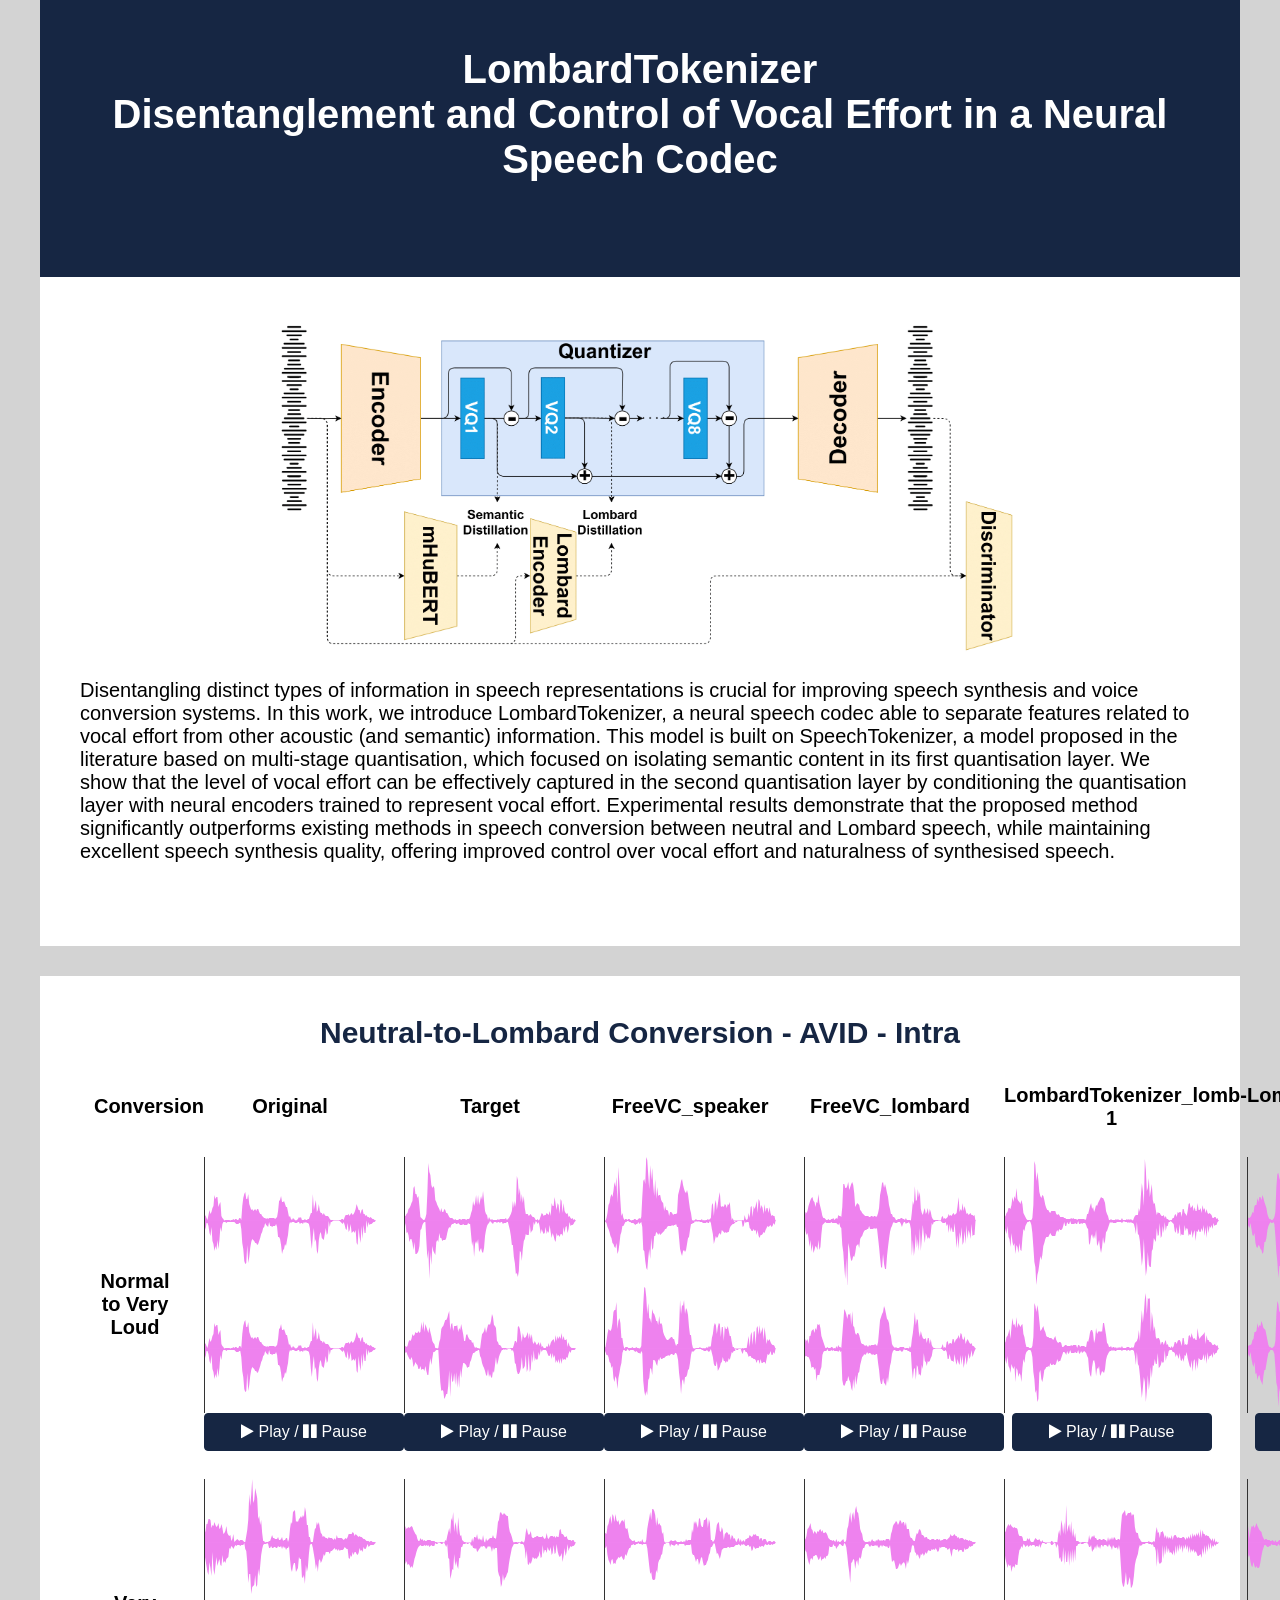
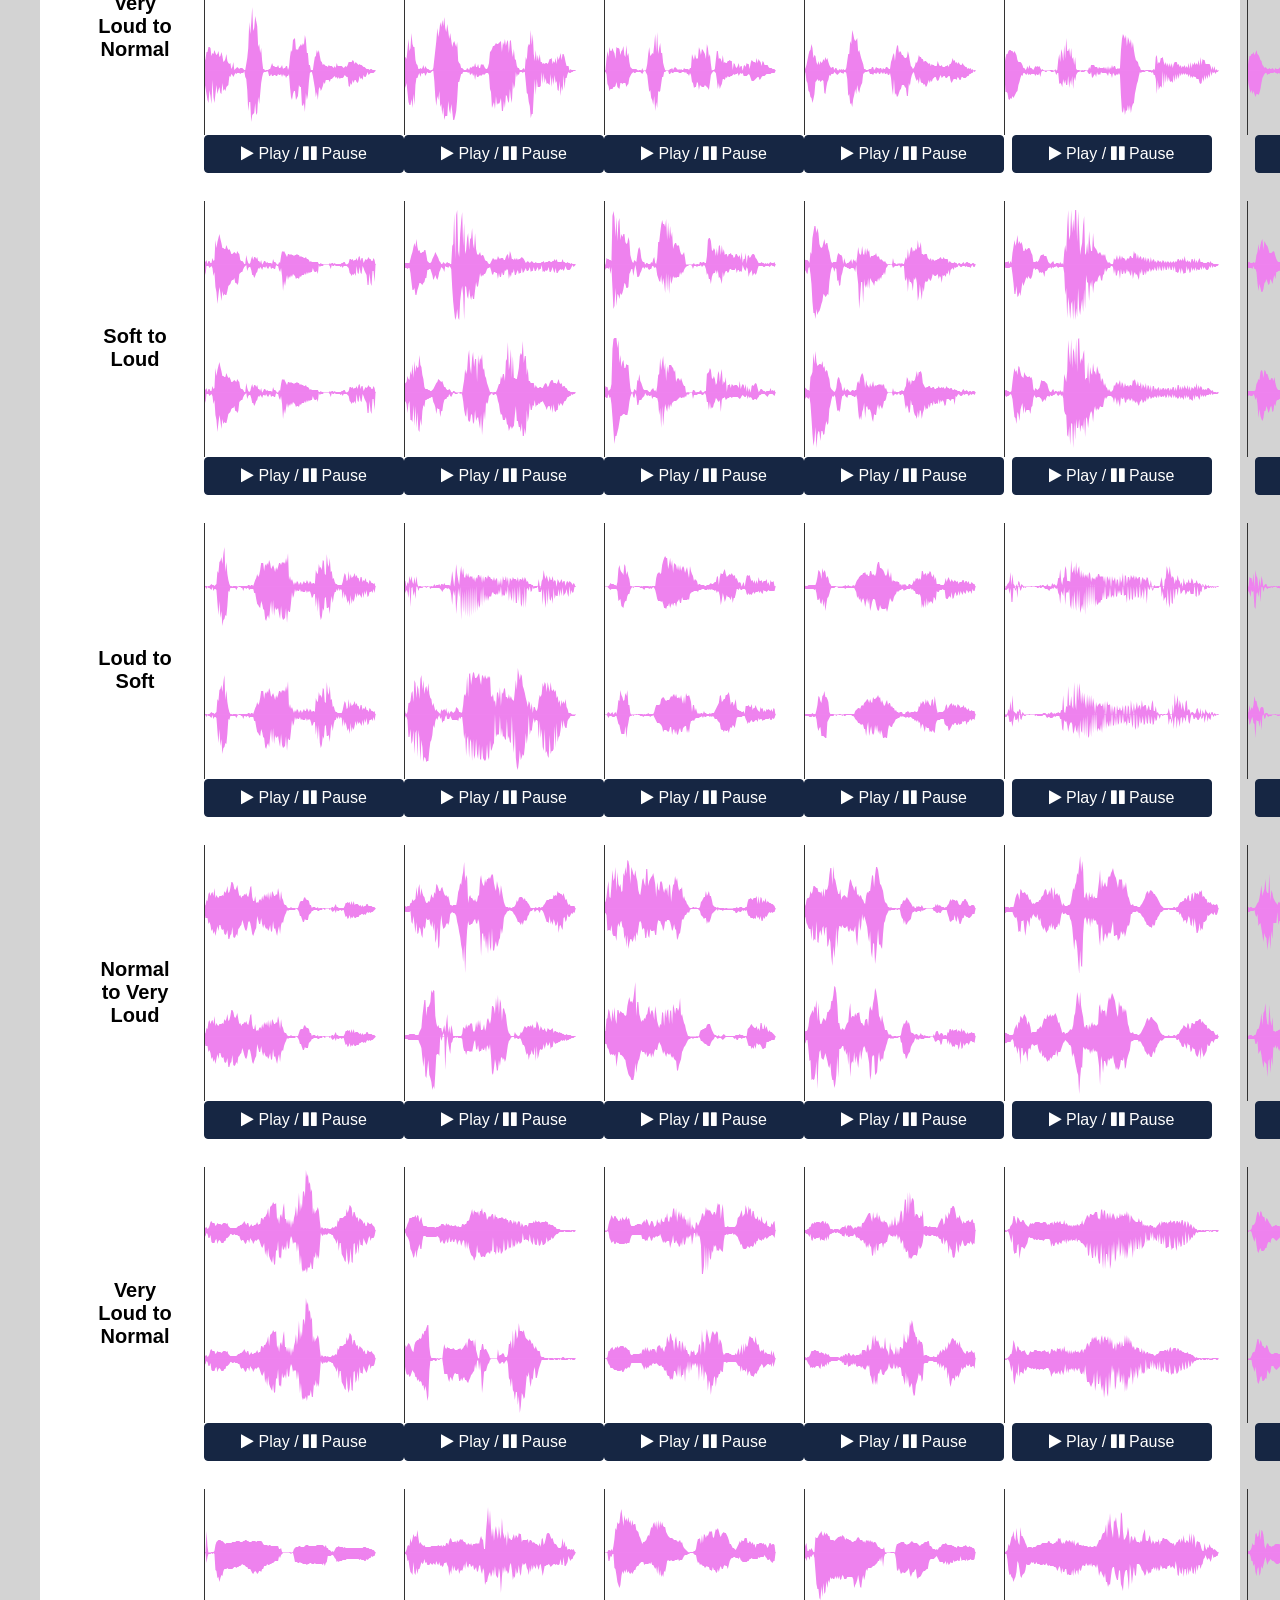
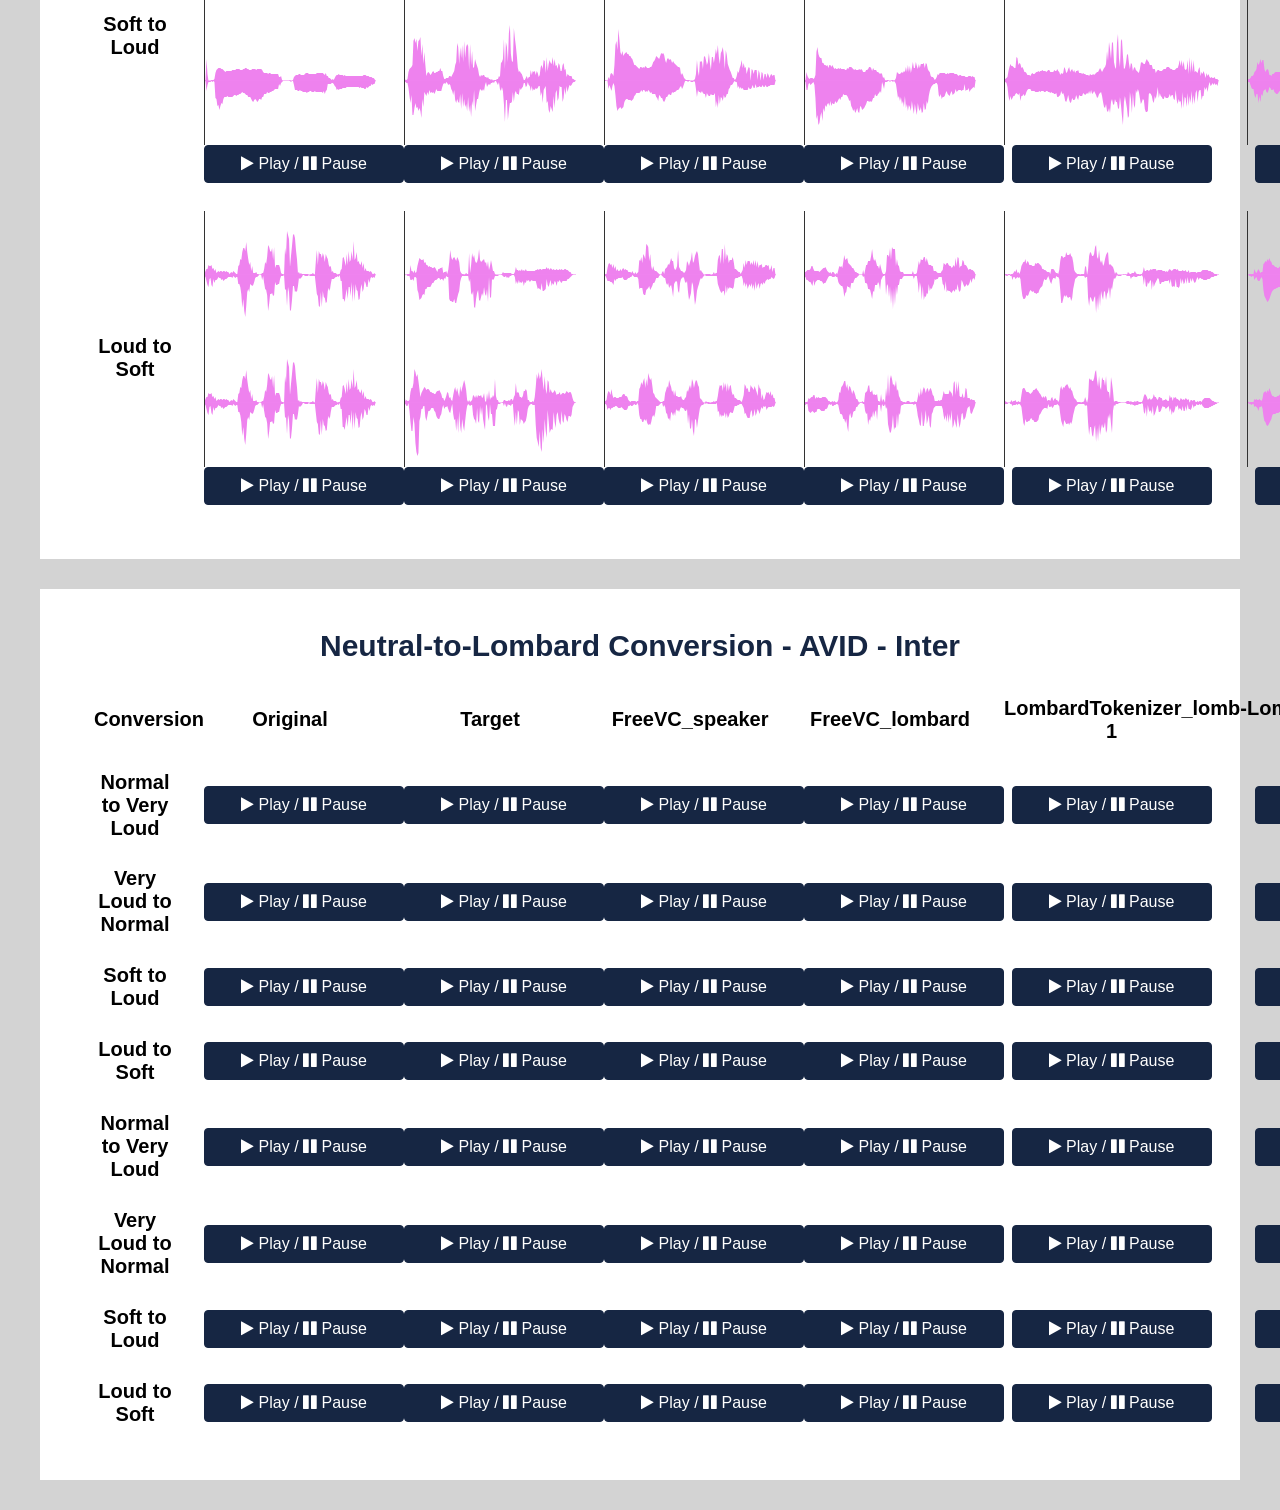
==== commit 59107db3: "Correction of demo web page" ====
--- a/index.html
+++ b/index.html
@@ -65,7 +65,7 @@
                 </button>
                 <script>
                     var wavesurfer_intra_orig_1 = WaveSurfer.create({
-                                container: '#orig_waveform_1',
+                                container: '#intra_orig_waveform_1',
                                 waveColor: 'violet',
                                 progressColor: 'purple'
                             });
@@ -83,7 +83,7 @@
                 </button>
                 <script>
                     var wavesurfer_intra_target_1 = WaveSurfer.create({
-                                container: '#target_waveform_1',
+                                container: '#intra_target_waveform_1',
                                 waveColor: 'violet',
                                 progressColor: 'purple'
                             });
@@ -101,7 +101,7 @@
                 </button>
                 <script>
                     var wavesurfer_intra_freevc_spk_1 = WaveSurfer.create({
-                                container: '#freevc_spk_1',
+                                container: '#intra_freevc_spk_1',
                                 waveColor: 'violet',
                                 progressColor: 'purple'
                             });
@@ -119,7 +119,7 @@
                 </button>
                 <script>
                     var wavesurfer_intra_freevc_lmb_1 = WaveSurfer.create({
-                                container: '#freevc_lmb_1',
+                                container: '#intra_freevc_lmb_1',
                                 waveColor: 'violet',
                                 progressColor: 'purple'
                             });
@@ -137,7 +137,7 @@
             </button>
             <script>
                 var wavesurfer_intra_token_enc_1 = WaveSurfer.create({
-                            container: '#token_enc_1',
+                            container: '#intra_token_enc_1',
                             waveColor: 'violet',
                             progressColor: 'purple'
                         });
@@ -155,7 +155,7 @@
             </button>
             <script>
                 var wavesurfer_intra_token_prd_1 = WaveSurfer.create({
-                            container: '#token_prd_1',
+                            container: '#intra_token_prd_1',
                             waveColor: 'violet',
                             progressColor: 'purple'
                         });
@@ -176,7 +176,7 @@
                 </button>
                 <script>
                     var wavesurfer_intra_orig_2 = WaveSurfer.create({
-                                container: '#orig_waveform_2',
+                                container: '#intra_orig_waveform_2',
                                 waveColor: 'violet',
                                 progressColor: 'purple'
                             });
@@ -194,7 +194,7 @@
                 </button>
                 <script>
                     var wavesurfer_intra_target_2 = WaveSurfer.create({
-                                container: '#target_waveform_2',
+                                container: '#intra_target_waveform_2',
                                 waveColor: 'violet',
                                 progressColor: 'purple'
                             });
@@ -212,7 +212,7 @@
                 </button>
                 <script>
                     var wavesurfer_intra_freevc_spk_2 = WaveSurfer.create({
-                                container: '#freevc_spk_2',
+                                container: '#intra_freevc_spk_2',
                                 waveColor: 'violet',
                                 progressColor: 'purple'
                             });
@@ -230,7 +230,7 @@
                 </button>
                 <script>
                     var wavesurfer_intra_freevc_lmb_2 = WaveSurfer.create({
-                                container: '#freevc_lmb_2',
+                                container: '#intra_freevc_lmb_2',
                                 waveColor: 'violet',
                                 progressColor: 'purple'
                             });
@@ -248,7 +248,7 @@
             </button>
             <script>
                 var wavesurfer_intra_token_enc_2 = WaveSurfer.create({
-                            container: '#token_enc_2',
+                            container: '#intra_token_enc_2',
                             waveColor: 'violet',
                             progressColor: 'purple'
                         });
@@ -266,7 +266,7 @@
             </button>
             <script>
                 var wavesurfer_intra_token_prd_2 = WaveSurfer.create({
-                            container: '#token_prd_2',
+                            container: '#intra_token_prd_2',
                             waveColor: 'violet',
                             progressColor: 'purple'
                         });
@@ -287,7 +287,7 @@
                 </button>
                 <script>
                     var wavesurfer_intra_orig_3 = WaveSurfer.create({
-                                container: '#orig_waveform_3',
+                                container: '#intra_orig_waveform_3',
                                 waveColor: 'violet',
                                 progressColor: 'purple'
                             });
@@ -305,7 +305,7 @@
                 </button>
                 <script>
                     var wavesurfer_intra_target_3 = WaveSurfer.create({
-                                container: '#target_waveform_3',
+                                container: '#intra_target_waveform_3',
                                 waveColor: 'violet',
                                 progressColor: 'purple'
                             });
@@ -323,7 +323,7 @@
                 </button>
                 <script>
                     var wavesurfer_intra_freevc_spk_3 = WaveSurfer.create({
-                                container: '#freevc_spk_3',
+                                container: '#intra_freevc_spk_3',
                                 waveColor: 'violet',
                                 progressColor: 'purple'
                             });
@@ -341,7 +341,7 @@
                 </button>
                 <script>
                     var wavesurfer_intra_freevc_lmb_3 = WaveSurfer.create({
-                                container: '#freevc_lmb_3',
+                                container: '#intra_freevc_lmb_3',
                                 waveColor: 'violet',
                                 progressColor: 'purple'
                             });
@@ -359,7 +359,7 @@
             </button>
             <script>
                 var wavesurfer_intra_token_enc_3 = WaveSurfer.create({
-                            container: '#token_enc_3',
+                            container: '#intra_token_enc_3',
                             waveColor: 'violet',
                             progressColor: 'purple'
                         });
@@ -377,7 +377,7 @@
             </button>
             <script>
                 var wavesurfer_intra_token_prd_3 = WaveSurfer.create({
-                            container: '#token_prd_3',
+                            container: '#intra_token_prd_3',
                             waveColor: 'violet',
                             progressColor: 'purple'
                         });
@@ -398,7 +398,7 @@
                 </button>
                 <script>
                     var wavesurfer_intra_orig_4 = WaveSurfer.create({
-                                container: '#orig_waveform_4',
+                                container: '#intra_orig_waveform_4',
                                 waveColor: 'violet',
                                 progressColor: 'purple'
                             });
@@ -416,7 +416,7 @@
                 </button>
                 <script>
                     var wavesurfer_intra_target_4 = WaveSurfer.create({
-                                container: '#target_waveform_4',
+                                container: '#intra_target_waveform_4',
                                 waveColor: 'violet',
                                 progressColor: 'purple'
                             });
@@ -434,7 +434,7 @@
                 </button>
                 <script>
                     var wavesurfer_intra_freevc_spk_4 = WaveSurfer.create({
-                                container: '#freevc_spk_4',
+                                container: '#intra_freevc_spk_4',
                                 waveColor: 'violet',
                                 progressColor: 'purple'
                             });
@@ -452,7 +452,7 @@
                 </button>
                 <script>
                     var wavesurfer_intra_freevc_lmb_4 = WaveSurfer.create({
-                                container: '#freevc_lmb_4',
+                                container: '#intra_freevc_lmb_4',
                                 waveColor: 'violet',
                                 progressColor: 'purple'
                             });
@@ -470,7 +470,7 @@
             </button>
             <script>
                 var wavesurfer_intra_token_enc_4 = WaveSurfer.create({
-                            container: '#token_enc_4',
+                            container: '#intra_token_enc_4',
                             waveColor: 'violet',
                             progressColor: 'purple'
                         });
@@ -488,7 +488,7 @@
             </button>
             <script>
                 var wavesurfer_intra_token_prd_4 = WaveSurfer.create({
-                            container: '#token_prd_4',
+                            container: '#intra_token_prd_4',
                             waveColor: 'violet',
                             progressColor: 'purple'
                         });
@@ -509,7 +509,7 @@
                 </button>
                 <script>
                     var wavesurfer_intra_orig_5 = WaveSurfer.create({
-                                container: '#orig_waveform_5',
+                                container: '#intra_orig_waveform_5',
                                 waveColor: 'violet',
                                 progressColor: 'purple'
                             });
@@ -527,7 +527,7 @@
                 </button>
                 <script>
                     var wavesurfer_intra_target_5 = WaveSurfer.create({
-                                container: '#target_waveform_5',
+                                container: '#intra_target_waveform_5',
                                 waveColor: 'violet',
                                 progressColor: 'purple'
                             });
@@ -545,7 +545,7 @@
                 </button>
                 <script>
                     var wavesurfer_intra_freevc_spk_5 = WaveSurfer.create({
-                                container: '#freevc_spk_5',
+                                container: '#intra_freevc_spk_5',
                                 waveColor: 'violet',
                                 progressColor: 'purple'
                             });
@@ -563,7 +563,7 @@
                 </button>
                 <script>
                     var wavesurfer_intra_freevc_lmb_5 = WaveSurfer.create({
-                                container: '#freevc_lmb_5',
+                                container: '#intra_freevc_lmb_5',
                                 waveColor: 'violet',
                                 progressColor: 'purple'
                             });
@@ -581,7 +581,7 @@
             </button>
             <script>
                 var wavesurfer_intra_token_enc_5 = WaveSurfer.create({
-                            container: '#token_enc_5',
+                            container: '#intra_token_enc_5',
                             waveColor: 'violet',
                             progressColor: 'purple'
                         });
@@ -599,7 +599,7 @@
             </button>
             <script>
                 var wavesurfer_intra_token_prd_5 = WaveSurfer.create({
-                            container: '#token_prd_5',
+                            container: '#intra_token_prd_5',
                             waveColor: 'violet',
                             progressColor: 'purple'
                         });
@@ -620,7 +620,7 @@
                 </button>
                 <script>
                     var wavesurfer_intra_orig_6 = WaveSurfer.create({
-                                container: '#orig_waveform_6',
+                                container: '#intra_orig_waveform_6',
                                 waveColor: 'violet',
                                 progressColor: 'purple'
                             });
@@ -638,7 +638,7 @@
                 </button>
                 <script>
                     var wavesurfer_intra_target_6 = WaveSurfer.create({
-                                container: '#target_waveform_6',
+                                container: '#intra_target_waveform_6',
                                 waveColor: 'violet',
                                 progressColor: 'purple'
                             });
@@ -656,7 +656,7 @@
                 </button>
                 <script>
                     var wavesurfer_intra_freevc_spk_6 = WaveSurfer.create({
-                                container: '#freevc_spk_6',
+                                container: '#intra_freevc_spk_6',
                                 waveColor: 'violet',
                                 progressColor: 'purple'
                             });
@@ -674,7 +674,7 @@
                 </button>
                 <script>
                     var wavesurfer_intra_freevc_lmb_6 = WaveSurfer.create({
-                                container: '#freevc_lmb_6',
+                                container: '#intra_freevc_lmb_6',
                                 waveColor: 'violet',
                                 progressColor: 'purple'
                             });
@@ -692,7 +692,7 @@
             </button>
             <script>
                 var wavesurfer_intra_token_enc_6 = WaveSurfer.create({
-                            container: '#token_enc_6',
+                            container: '#intra_token_enc_6',
                             waveColor: 'violet',
                             progressColor: 'purple'
                         });
@@ -710,7 +710,7 @@
             </button>
             <script>
                 var wavesurfer_intra_token_prd_6 = WaveSurfer.create({
-                            container: '#token_prd_6',
+                            container: '#intra_token_prd_6',
                             waveColor: 'violet',
                             progressColor: 'purple'
                         });
@@ -731,7 +731,7 @@
                 </button>
                 <script>
                     var wavesurfer_intra_orig_7 = WaveSurfer.create({
-                                container: '#orig_waveform_7',
+                                container: '#intra_orig_waveform_7',
                                 waveColor: 'violet',
                                 progressColor: 'purple'
                             });
@@ -749,7 +749,7 @@
                 </button>
                 <script>
                     var wavesurfer_intra_target_7 = WaveSurfer.create({
-                                container: '#target_waveform_7',
+                                container: '#intra_target_waveform_7',
                                 waveColor: 'violet',
                                 progressColor: 'purple'
                             });
@@ -767,7 +767,7 @@
                 </button>
                 <script>
                     var wavesurfer_intra_freevc_spk_7 = WaveSurfer.create({
-                                container: '#freevc_spk_7',
+                                container: '#intra_freevc_spk_7',
                                 waveColor: 'violet',
                                 progressColor: 'purple'
                             });
@@ -785,7 +785,7 @@
                 </button>
                 <script>
                     var wavesurfer_intra_freevc_lmb_7 = WaveSurfer.create({
-                                container: '#freevc_lmb_7',
+                                container: '#intra_freevc_lmb_7',
                                 waveColor: 'violet',
                                 progressColor: 'purple'
                             });
@@ -803,7 +803,7 @@
             </button>
             <script>
                 var wavesurfer_intra_token_enc_7 = WaveSurfer.create({
-                            container: '#token_enc_7',
+                            container: '#intra_token_enc_7',
                             waveColor: 'violet',
                             progressColor: 'purple'
                         });
@@ -821,7 +821,7 @@
             </button>
             <script>
                 var wavesurfer_intra_token_prd_7 = WaveSurfer.create({
-                            container: '#token_prd_7',
+                            container: '#intra_token_prd_7',
                             waveColor: 'violet',
                             progressColor: 'purple'
                         });
@@ -842,7 +842,7 @@
                 </button>
                 <script>
                     var wavesurfer_intra_orig_8 = WaveSurfer.create({
-                                container: '#orig_waveform_8',
+                                container: '#intra_orig_waveform_8',
                                 waveColor: 'violet',
                                 progressColor: 'purple'
                             });
@@ -860,7 +860,7 @@
                 </button>
                 <script>
                     var wavesurfer_intra_target_8 = WaveSurfer.create({
-                                container: '#target_waveform_8',
+                                container: '#intra_target_waveform_8',
                                 waveColor: 'violet',
                                 progressColor: 'purple'
                             });
@@ -878,7 +878,7 @@
                 </button>
                 <script>
                     var wavesurfer_intra_freevc_spk_8 = WaveSurfer.create({
-                                container: '#freevc_spk_8',
+                                container: '#intra_freevc_spk_8',
                                 waveColor: 'violet',
                                 progressColor: 'purple'
                             });
@@ -896,7 +896,7 @@
                 </button>
                 <script>
                     var wavesurfer_intra_freevc_lmb_8 = WaveSurfer.create({
-                                container: '#freevc_lmb_8',
+                                container: '#intra_freevc_lmb_8',
                                 waveColor: 'violet',
                                 progressColor: 'purple'
                             });
@@ -914,7 +914,7 @@
             </button>
             <script>
                 var wavesurfer_intra_token_enc_8 = WaveSurfer.create({
-                            container: '#token_enc_8',
+                            container: '#intra_token_enc_8',
                             waveColor: 'violet',
                             progressColor: 'purple'
                         });
@@ -932,7 +932,7 @@
             </button>
             <script>
                 var wavesurfer_intra_token_prd_8 = WaveSurfer.create({
-                            container: '#token_prd_8',
+                            container: '#intra_token_prd_8',
                             waveColor: 'violet',
                             progressColor: 'purple'
                         });
@@ -969,7 +969,7 @@
                 </button>
                 <script>
                     var wavesurfer_orig_1 = WaveSurfer.create({
-                                container: '#orig_waveform_1',
+                                container: '#intra_orig_waveform_1',
                                 waveColor: 'violet',
                                 progressColor: 'purple'
                             });
@@ -987,7 +987,7 @@
                 </button>
                 <script>
                     var wavesurfer_target_1 = WaveSurfer.create({
-                                container: '#target_waveform_1',
+                                container: '#intra_target_waveform_1',
                                 waveColor: 'violet',
                                 progressColor: 'purple'
                             });
@@ -1005,7 +1005,7 @@
                 </button>
                 <script>
                     var wavesurfer_freevc_spk_1 = WaveSurfer.create({
-                                container: '#freevc_spk_1',
+                                container: '#intra_freevc_spk_1',
                                 waveColor: 'violet',
                                 progressColor: 'purple'
                             });
@@ -1023,7 +1023,7 @@
                 </button>
                 <script>
                     var wavesurfer_freevc_lmb_1 = WaveSurfer.create({
-                                container: '#freevc_lmb_1',
+                                container: '#intra_freevc_lmb_1',
                                 waveColor: 'violet',
                                 progressColor: 'purple'
                             });
@@ -1041,7 +1041,7 @@
             </button>
             <script>
                 var wavesurfer_token_enc_1 = WaveSurfer.create({
-                            container: '#token_enc_1',
+                            container: '#intra_token_enc_1',
                             waveColor: 'violet',
                             progressColor: 'purple'
                         });
@@ -1059,7 +1059,7 @@
             </button>
             <script>
                 var wavesurfer_token_prd_1 = WaveSurfer.create({
-                            container: '#token_prd_1',
+                            container: '#intra_token_prd_1',
                             waveColor: 'violet',
                             progressColor: 'purple'
                         });
@@ -1080,7 +1080,7 @@
                 </button>
                 <script>
                     var wavesurfer_orig_2 = WaveSurfer.create({
-                                container: '#orig_waveform_2',
+                                container: '#intra_orig_waveform_2',
                                 waveColor: 'violet',
                                 progressColor: 'purple'
                             });
@@ -1098,7 +1098,7 @@
                 </button>
                 <script>
                     var wavesurfer_target_2 = WaveSurfer.create({
-                                container: '#target_waveform_2',
+                                container: '#intra_target_waveform_2',
                                 waveColor: 'violet',
                                 progressColor: 'purple'
                             });
@@ -1116,7 +1116,7 @@
                 </button>
                 <script>
                     var wavesurfer_freevc_spk_2 = WaveSurfer.create({
-                                container: '#freevc_spk_2',
+                                container: '#intra_freevc_spk_2',
                                 waveColor: 'violet',
                                 progressColor: 'purple'
                             });
@@ -1134,7 +1134,7 @@
                 </button>
                 <script>
                     var wavesurfer_freevc_lmb_2 = WaveSurfer.create({
-                                container: '#freevc_lmb_2',
+                                container: '#intra_freevc_lmb_2',
                                 waveColor: 'violet',
                                 progressColor: 'purple'
                             });
@@ -1152,7 +1152,7 @@
             </button>
             <script>
                 var wavesurfer_token_enc_2 = WaveSurfer.create({
-                            container: '#token_enc_2',
+                            container: '#intra_token_enc_2',
                             waveColor: 'violet',
                             progressColor: 'purple'
                         });
@@ -1170,7 +1170,7 @@
             </button>
             <script>
                 var wavesurfer_token_prd_2 = WaveSurfer.create({
-                            container: '#token_prd_2',
+                            container: '#intra_token_prd_2',
                             waveColor: 'violet',
                             progressColor: 'purple'
                         });
@@ -1191,7 +1191,7 @@
                 </button>
                 <script>
                     var wavesurfer_orig_3 = WaveSurfer.create({
-                                container: '#orig_waveform_3',
+                                container: '#intra_orig_waveform_3',
                                 waveColor: 'violet',
                                 progressColor: 'purple'
                             });
@@ -1209,7 +1209,7 @@
                 </button>
                 <script>
                     var wavesurfer_target_3 = WaveSurfer.create({
-                                container: '#target_waveform_3',
+                                container: '#intra_target_waveform_3',
                                 waveColor: 'violet',
                                 progressColor: 'purple'
                             });
@@ -1227,7 +1227,7 @@
                 </button>
                 <script>
                     var wavesurfer_freevc_spk_3 = WaveSurfer.create({
-                                container: '#freevc_spk_3',
+                                container: '#intra_freevc_spk_3',
                                 waveColor: 'violet',
                                 progressColor: 'purple'
                             });
@@ -1245,7 +1245,7 @@
                 </button>
                 <script>
                     var wavesurfer_freevc_lmb_3 = WaveSurfer.create({
-                                container: '#freevc_lmb_3',
+                                container: '#intra_freevc_lmb_3',
                                 waveColor: 'violet',
                                 progressColor: 'purple'
                             });
@@ -1263,7 +1263,7 @@
             </button>
             <script>
                 var wavesurfer_token_enc_3 = WaveSurfer.create({
-                            container: '#token_enc_3',
+                            container: '#intra_token_enc_3',
                             waveColor: 'violet',
                             progressColor: 'purple'
                         });
@@ -1281,7 +1281,7 @@
             </button>
             <script>
                 var wavesurfer_token_prd_3 = WaveSurfer.create({
-                            container: '#token_prd_3',
+                            container: '#intra_token_prd_3',
                             waveColor: 'violet',
                             progressColor: 'purple'
                         });
@@ -1302,7 +1302,7 @@
                 </button>
                 <script>
                     var wavesurfer_orig_4 = WaveSurfer.create({
-                                container: '#orig_waveform_4',
+                                container: '#intra_orig_waveform_4',
                                 waveColor: 'violet',
                                 progressColor: 'purple'
                             });
@@ -1320,7 +1320,7 @@
                 </button>
                 <script>
                     var wavesurfer_target_4 = WaveSurfer.create({
-                                container: '#target_waveform_4',
+                                container: '#intra_target_waveform_4',
                                 waveColor: 'violet',
                                 progressColor: 'purple'
                             });
@@ -1338,7 +1338,7 @@
                 </button>
                 <script>
                     var wavesurfer_freevc_spk_4 = WaveSurfer.create({
-                                container: '#freevc_spk_4',
+                                container: '#intra_freevc_spk_4',
                                 waveColor: 'violet',
                                 progressColor: 'purple'
                             });
@@ -1356,7 +1356,7 @@
                 </button>
                 <script>
                     var wavesurfer_freevc_lmb_4 = WaveSurfer.create({
-                                container: '#freevc_lmb_4',
+                                container: '#intra_freevc_lmb_4',
                                 waveColor: 'violet',
                                 progressColor: 'purple'
                             });
@@ -1374,7 +1374,7 @@
             </button>
             <script>
                 var wavesurfer_token_enc_4 = WaveSurfer.create({
-                            container: '#token_enc_4',
+                            container: '#intra_token_enc_4',
                             waveColor: 'violet',
                             progressColor: 'purple'
                         });
@@ -1392,7 +1392,7 @@
             </button>
             <script>
                 var wavesurfer_token_prd_4 = WaveSurfer.create({
-                            container: '#token_prd_4',
+                            container: '#intra_token_prd_4',
                             waveColor: 'violet',
                             progressColor: 'purple'
                         });
@@ -1413,7 +1413,7 @@
                 </button>
                 <script>
                     var wavesurfer_orig_5 = WaveSurfer.create({
-                                container: '#orig_waveform_5',
+                                container: '#intra_orig_waveform_5',
                                 waveColor: 'violet',
                                 progressColor: 'purple'
                             });
@@ -1431,7 +1431,7 @@
                 </button>
                 <script>
                     var wavesurfer_target_5 = WaveSurfer.create({
-                                container: '#target_waveform_5',
+                                container: '#intra_target_waveform_5',
                                 waveColor: 'violet',
                                 progressColor: 'purple'
                             });
@@ -1449,7 +1449,7 @@
                 </button>
                 <script>
                     var wavesurfer_freevc_spk_5 = WaveSurfer.create({
-                                container: '#freevc_spk_5',
+                                container: '#intra_freevc_spk_5',
                                 waveColor: 'violet',
                                 progressColor: 'purple'
                             });
@@ -1467,7 +1467,7 @@
                 </button>
                 <script>
                     var wavesurfer_freevc_lmb_5 = WaveSurfer.create({
-                                container: '#freevc_lmb_5',
+                                container: '#intra_freevc_lmb_5',
                                 waveColor: 'violet',
                                 progressColor: 'purple'
                             });
@@ -1485,7 +1485,7 @@
             </button>
             <script>
                 var wavesurfer_token_enc_5 = WaveSurfer.create({
-                            container: '#token_enc_5',
+                            container: '#intra_token_enc_5',
                             waveColor: 'violet',
                             progressColor: 'purple'
                         });
@@ -1503,7 +1503,7 @@
             </button>
             <script>
                 var wavesurfer_token_prd_5 = WaveSurfer.create({
-                            container: '#token_prd_5',
+                            container: '#intra_token_prd_5',
                             waveColor: 'violet',
                             progressColor: 'purple'
                         });
@@ -1524,7 +1524,7 @@
                 </button>
                 <script>
                     var wavesurfer_orig_6 = WaveSurfer.create({
-                                container: '#orig_waveform_6',
+                                container: '#intra_orig_waveform_6',
                                 waveColor: 'violet',
                                 progressColor: 'purple'
                             });
@@ -1542,7 +1542,7 @@
                 </button>
                 <script>
                     var wavesurfer_target_6 = WaveSurfer.create({
-                                container: '#target_waveform_6',
+                                container: '#intra_target_waveform_6',
                                 waveColor: 'violet',
                                 progressColor: 'purple'
                             });
@@ -1560,7 +1560,7 @@
                 </button>
                 <script>
                     var wavesurfer_freevc_spk_6 = WaveSurfer.create({
-                                container: '#freevc_spk_6',
+                                container: '#intra_freevc_spk_6',
                                 waveColor: 'violet',
                                 progressColor: 'purple'
                             });
@@ -1578,7 +1578,7 @@
                 </button>
                 <script>
                     var wavesurfer_freevc_lmb_6 = WaveSurfer.create({
-                                container: '#freevc_lmb_6',
+                                container: '#intra_freevc_lmb_6',
                                 waveColor: 'violet',
                                 progressColor: 'purple'
                             });
@@ -1596,7 +1596,7 @@
             </button>
             <script>
                 var wavesurfer_token_enc_6 = WaveSurfer.create({
-                            container: '#token_enc_6',
+                            container: '#intra_token_enc_6',
                             waveColor: 'violet',
                             progressColor: 'purple'
                         });
@@ -1614,7 +1614,7 @@
             </button>
             <script>
                 var wavesurfer_token_prd_6 = WaveSurfer.create({
-                            container: '#token_prd_6',
+                            container: '#intra_token_prd_6',
                             waveColor: 'violet',
                             progressColor: 'purple'
                         });
@@ -1635,7 +1635,7 @@
                 </button>
                 <script>
                     var wavesurfer_orig_7 = WaveSurfer.create({
-                                container: '#orig_waveform_7',
+                                container: '#intra_orig_waveform_7',
                                 waveColor: 'violet',
                                 progressColor: 'purple'
                             });
@@ -1653,7 +1653,7 @@
                 </button>
                 <script>
                     var wavesurfer_target_7 = WaveSurfer.create({
-                                container: '#target_waveform_7',
+                                container: '#intra_target_waveform_7',
                                 waveColor: 'violet',
                                 progressColor: 'purple'
                             });
@@ -1671,7 +1671,7 @@
                 </button>
                 <script>
                     var wavesurfer_freevc_spk_7 = WaveSurfer.create({
-                                container: '#freevc_spk_7',
+                                container: '#intra_freevc_spk_7',
                                 waveColor: 'violet',
                                 progressColor: 'purple'
                             });
@@ -1689,7 +1689,7 @@
                 </button>
                 <script>
                     var wavesurfer_freevc_lmb_7 = WaveSurfer.create({
-                                container: '#freevc_lmb_7',
+                                container: '#intra_freevc_lmb_7',
                                 waveColor: 'violet',
                                 progressColor: 'purple'
                             });
@@ -1707,7 +1707,7 @@
             </button>
             <script>
                 var wavesurfer_token_enc_7 = WaveSurfer.create({
-                            container: '#token_enc_7',
+                            container: '#intra_token_enc_7',
                             waveColor: 'violet',
                             progressColor: 'purple'
                         });
@@ -1725,7 +1725,7 @@
             </button>
             <script>
                 var wavesurfer_token_prd_7 = WaveSurfer.create({
-                            container: '#token_prd_7',
+                            container: '#intra_token_prd_7',
                             waveColor: 'violet',
                             progressColor: 'purple'
                         });
@@ -1746,7 +1746,7 @@
                 </button>
                 <script>
                     var wavesurfer_orig_8 = WaveSurfer.create({
-                                container: '#orig_waveform_8',
+                                container: '#intra_orig_waveform_8',
                                 waveColor: 'violet',
                                 progressColor: 'purple'
                             });
@@ -1764,7 +1764,7 @@
                 </button>
                 <script>
                     var wavesurfer_target_8 = WaveSurfer.create({
-                                container: '#target_waveform_8',
+                                container: '#intra_target_waveform_8',
                                 waveColor: 'violet',
                                 progressColor: 'purple'
                             });
@@ -1782,7 +1782,7 @@
                 </button>
                 <script>
                     var wavesurfer_freevc_spk_8 = WaveSurfer.create({
-                                container: '#freevc_spk_8',
+                                container: '#intra_freevc_spk_8',
                                 waveColor: 'violet',
                                 progressColor: 'purple'
                             });
@@ -1800,7 +1800,7 @@
                 </button>
                 <script>
                     var wavesurfer_freevc_lmb_8 = WaveSurfer.create({
-                                container: '#freevc_lmb_8',
+                                container: '#intra_freevc_lmb_8',
                                 waveColor: 'violet',
                                 progressColor: 'purple'
                             });
@@ -1818,7 +1818,7 @@
             </button>
             <script>
                 var wavesurfer_token_enc_8 = WaveSurfer.create({
-                            container: '#token_enc_8',
+                            container: '#intra_token_enc_8',
                             waveColor: 'violet',
                             progressColor: 'purple'
                         });
@@ -1836,7 +1836,7 @@
             </button>
             <script>
                 var wavesurfer_token_prd_8 = WaveSurfer.create({
-                            container: '#token_prd_8',
+                            container: '#intra_token_prd_8',
                             waveColor: 'violet',
                             progressColor: 'purple'
                         });
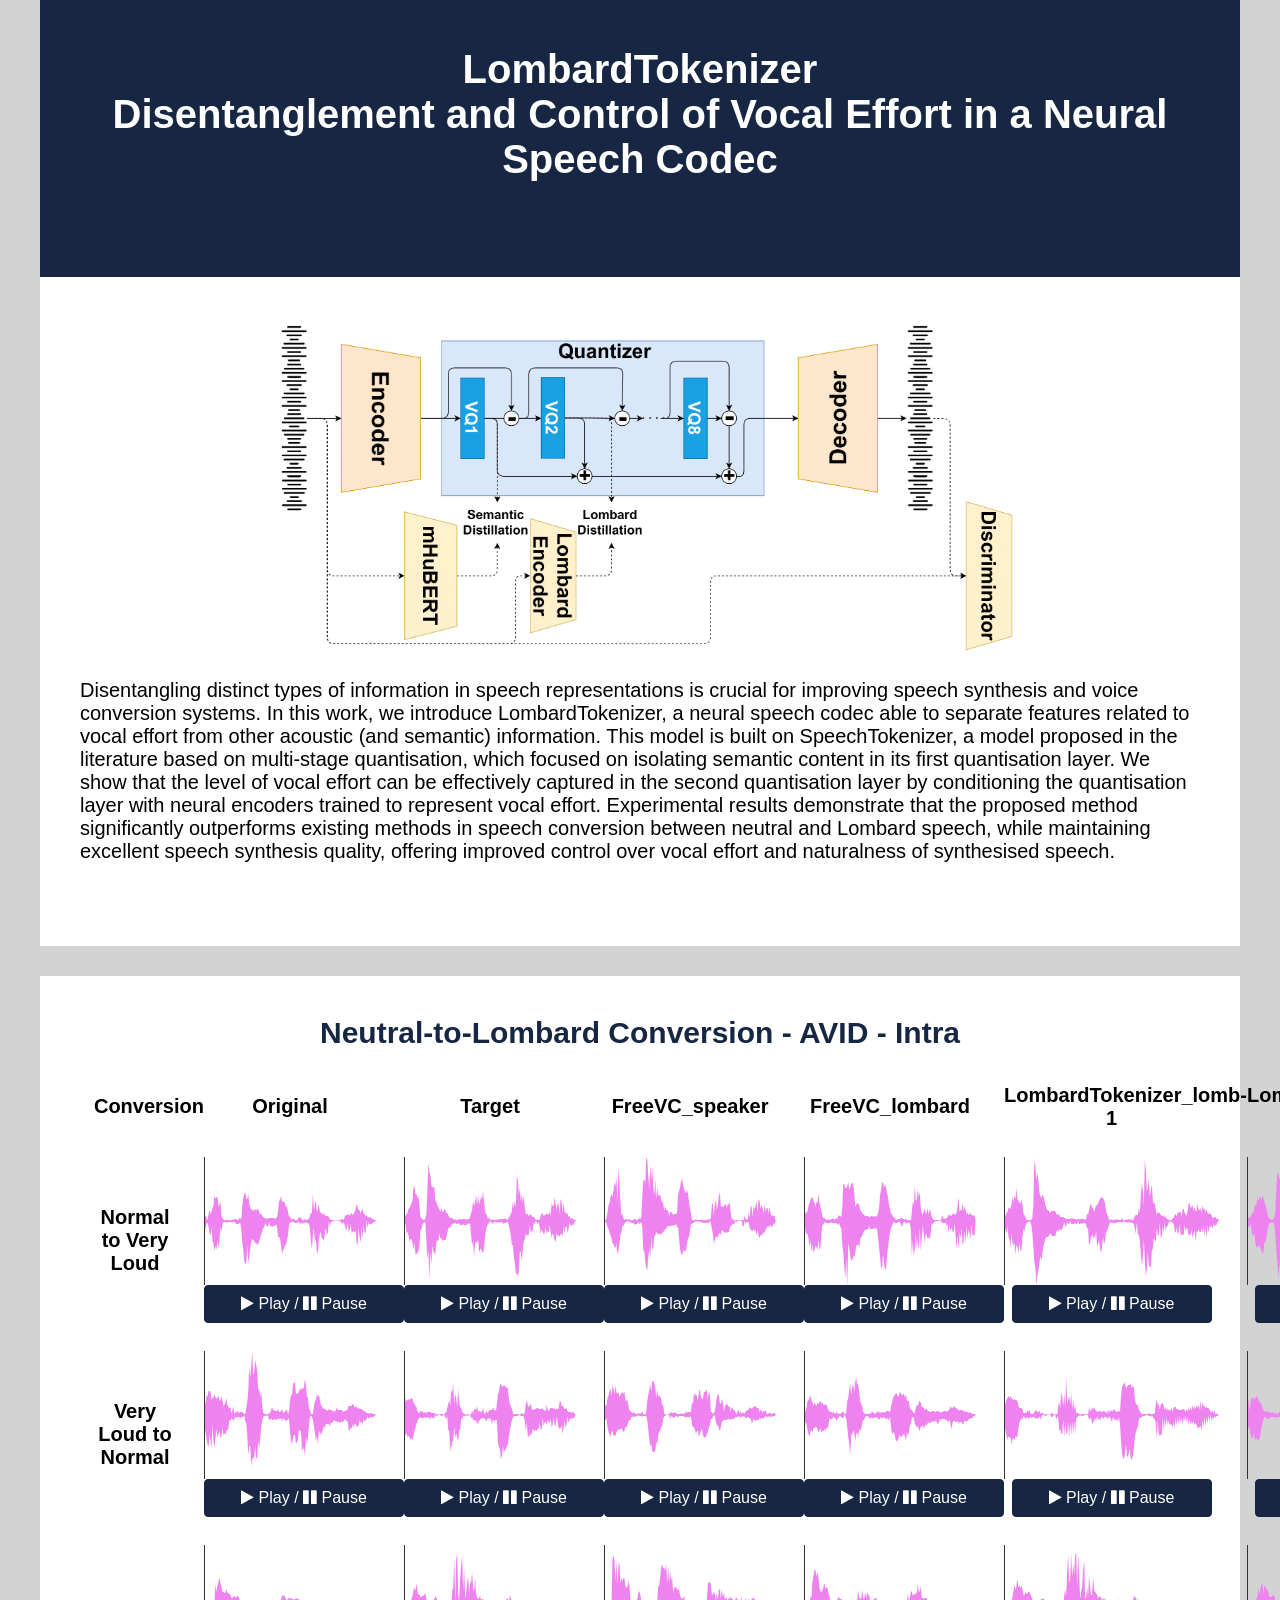
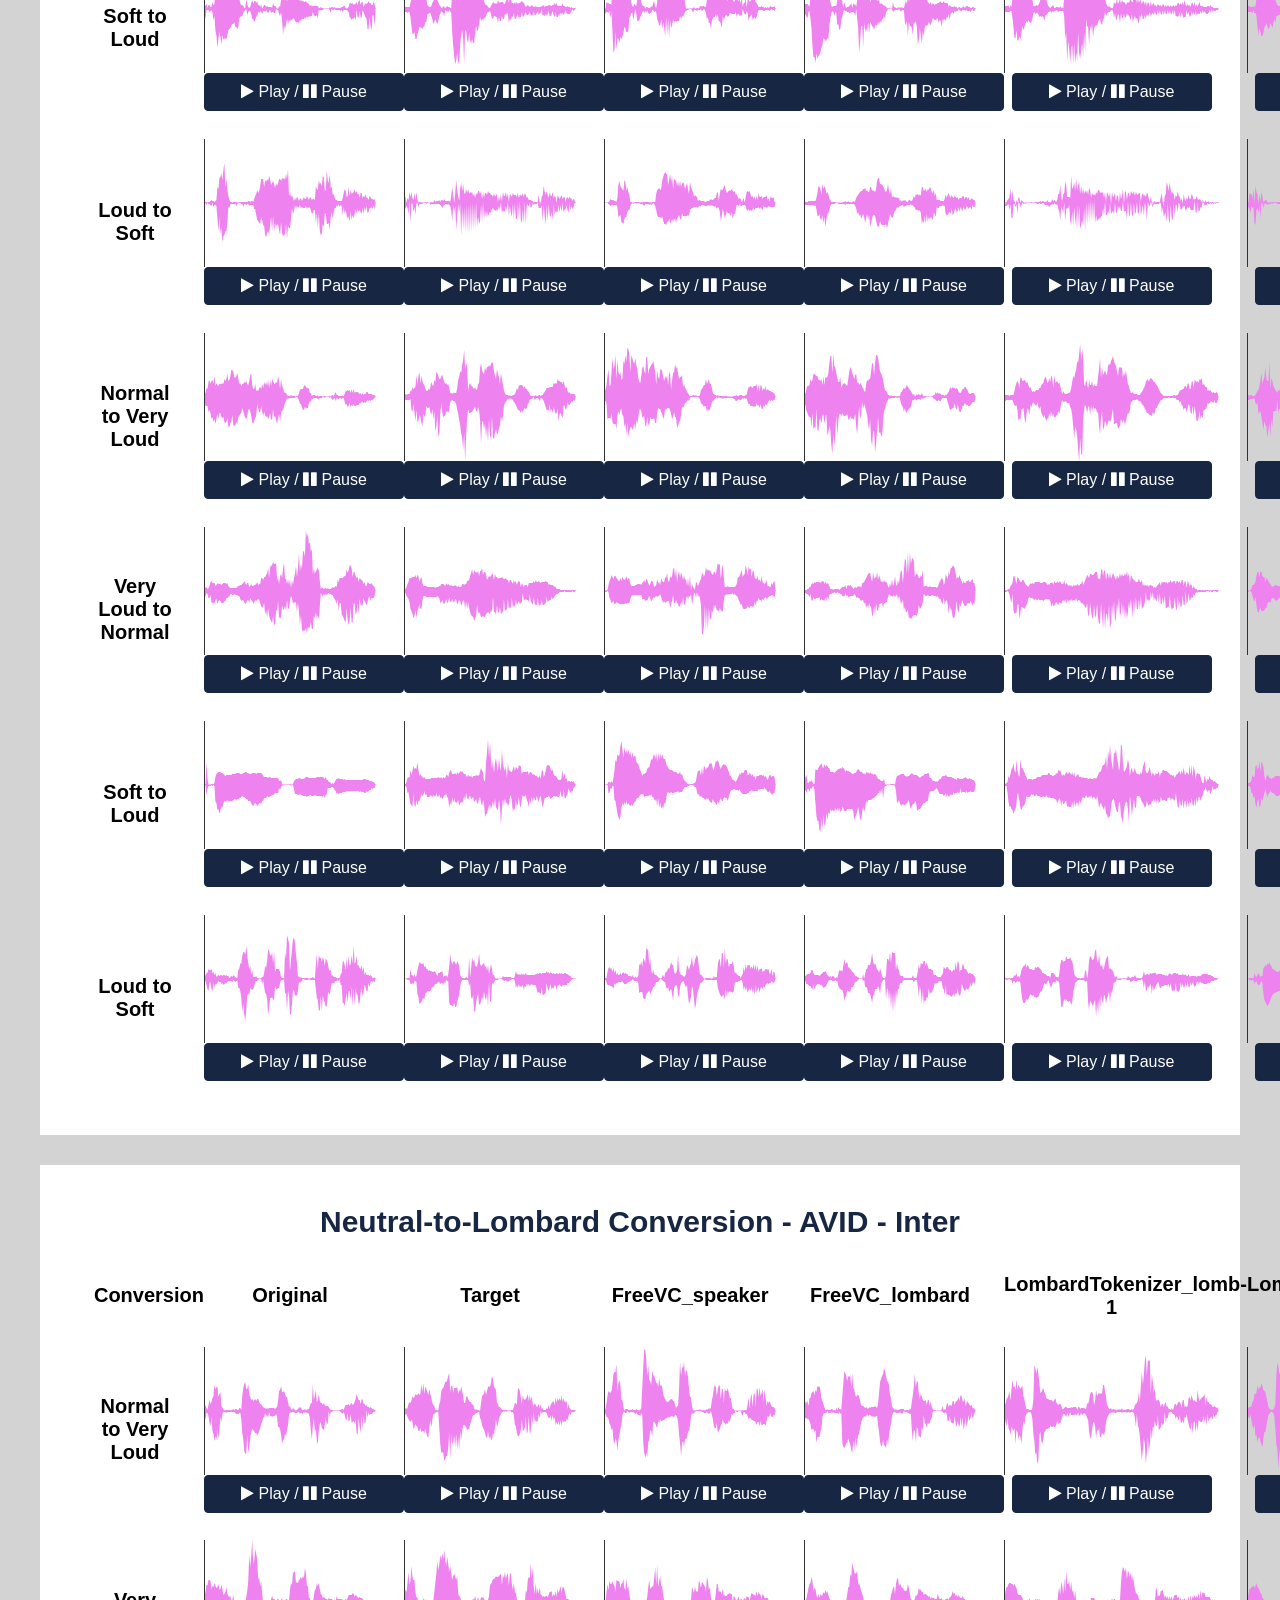
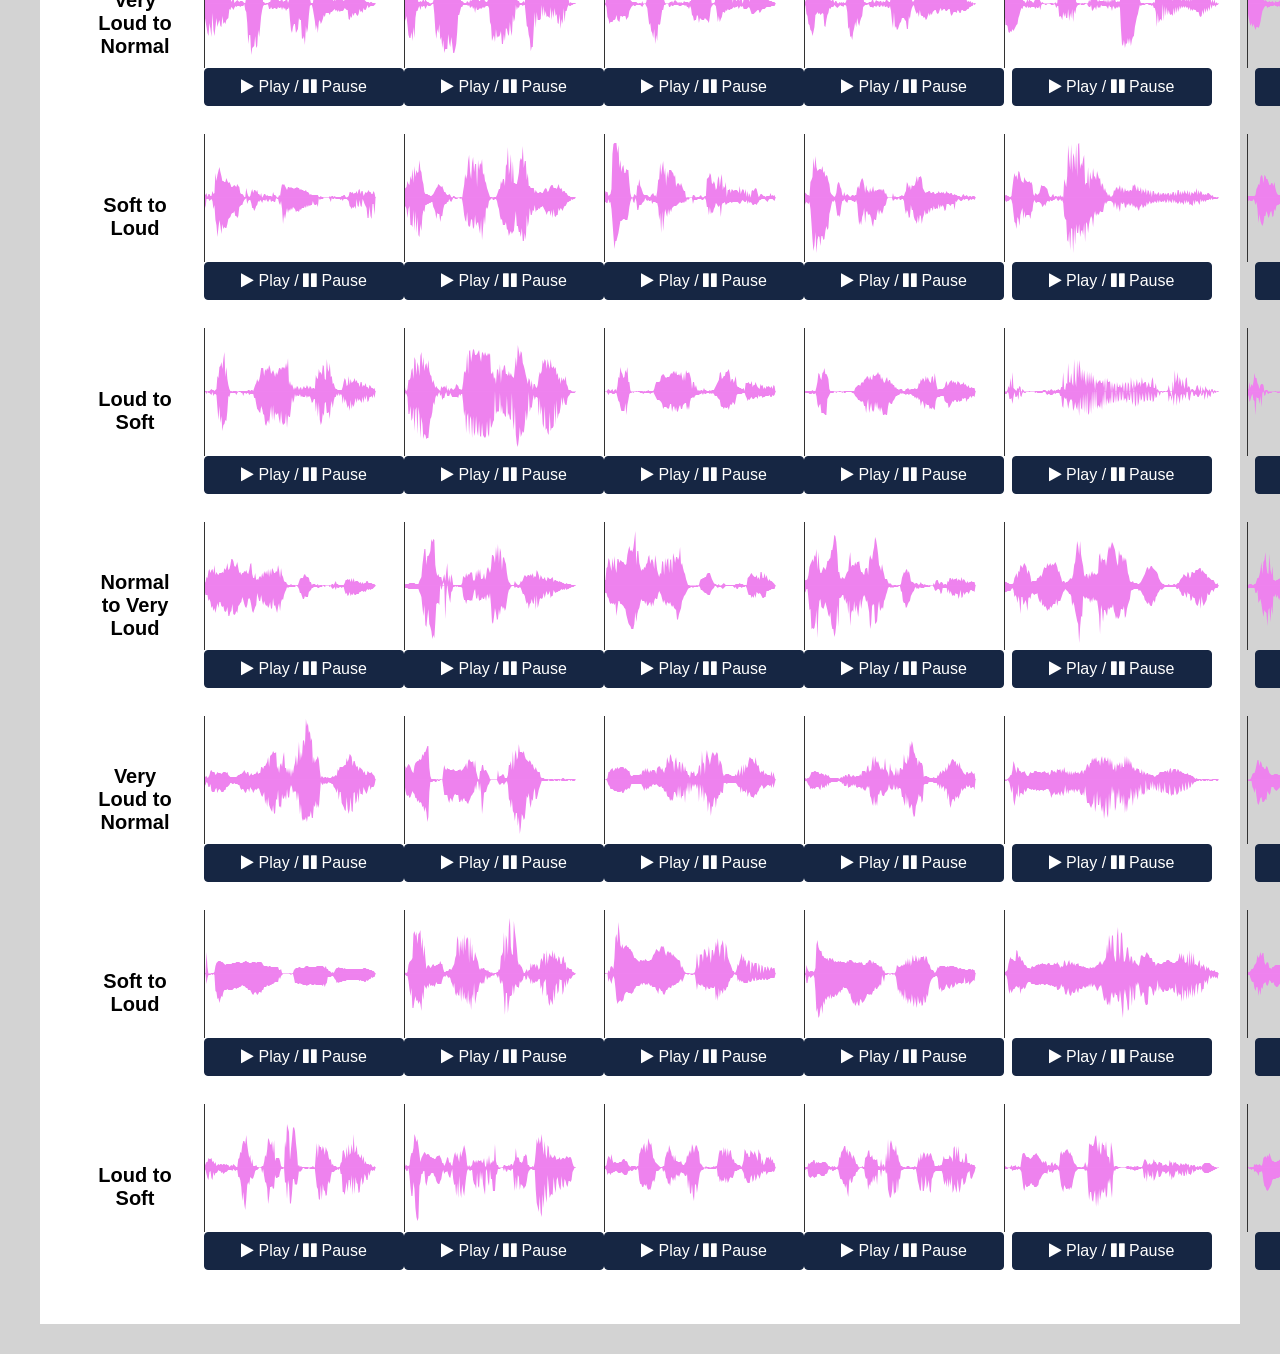
==== commit ff1fd42b: "Correction of demo web page #2" ====
--- a/index.html
+++ b/index.html
@@ -969,7 +969,7 @@
                 </button>
                 <script>
                     var wavesurfer_orig_1 = WaveSurfer.create({
-                                container: '#intra_orig_waveform_1',
+                                container: '#orig_waveform_1',
                                 waveColor: 'violet',
                                 progressColor: 'purple'
                             });
@@ -987,7 +987,7 @@
                 </button>
                 <script>
                     var wavesurfer_target_1 = WaveSurfer.create({
-                                container: '#intra_target_waveform_1',
+                                container: '#target_waveform_1',
                                 waveColor: 'violet',
                                 progressColor: 'purple'
                             });
@@ -1005,7 +1005,7 @@
                 </button>
                 <script>
                     var wavesurfer_freevc_spk_1 = WaveSurfer.create({
-                                container: '#intra_freevc_spk_1',
+                                container: '#freevc_spk_1',
                                 waveColor: 'violet',
                                 progressColor: 'purple'
                             });
@@ -1023,7 +1023,7 @@
                 </button>
                 <script>
                     var wavesurfer_freevc_lmb_1 = WaveSurfer.create({
-                                container: '#intra_freevc_lmb_1',
+                                container: '#freevc_lmb_1',
                                 waveColor: 'violet',
                                 progressColor: 'purple'
                             });
@@ -1041,7 +1041,7 @@
             </button>
             <script>
                 var wavesurfer_token_enc_1 = WaveSurfer.create({
-                            container: '#intra_token_enc_1',
+                            container: '#token_enc_1',
                             waveColor: 'violet',
                             progressColor: 'purple'
                         });
@@ -1059,7 +1059,7 @@
             </button>
             <script>
                 var wavesurfer_token_prd_1 = WaveSurfer.create({
-                            container: '#intra_token_prd_1',
+                            container: '#token_prd_1',
                             waveColor: 'violet',
                             progressColor: 'purple'
                         });
@@ -1080,7 +1080,7 @@
                 </button>
                 <script>
                     var wavesurfer_orig_2 = WaveSurfer.create({
-                                container: '#intra_orig_waveform_2',
+                                container: '#orig_waveform_2',
                                 waveColor: 'violet',
                                 progressColor: 'purple'
                             });
@@ -1098,7 +1098,7 @@
                 </button>
                 <script>
                     var wavesurfer_target_2 = WaveSurfer.create({
-                                container: '#intra_target_waveform_2',
+                                container: '#target_waveform_2',
                                 waveColor: 'violet',
                                 progressColor: 'purple'
                             });
@@ -1116,7 +1116,7 @@
                 </button>
                 <script>
                     var wavesurfer_freevc_spk_2 = WaveSurfer.create({
-                                container: '#intra_freevc_spk_2',
+                                container: '#freevc_spk_2',
                                 waveColor: 'violet',
                                 progressColor: 'purple'
                             });
@@ -1134,7 +1134,7 @@
                 </button>
                 <script>
                     var wavesurfer_freevc_lmb_2 = WaveSurfer.create({
-                                container: '#intra_freevc_lmb_2',
+                                container: '#freevc_lmb_2',
                                 waveColor: 'violet',
                                 progressColor: 'purple'
                             });
@@ -1152,7 +1152,7 @@
             </button>
             <script>
                 var wavesurfer_token_enc_2 = WaveSurfer.create({
-                            container: '#intra_token_enc_2',
+                            container: '#token_enc_2',
                             waveColor: 'violet',
                             progressColor: 'purple'
                         });
@@ -1170,7 +1170,7 @@
             </button>
             <script>
                 var wavesurfer_token_prd_2 = WaveSurfer.create({
-                            container: '#intra_token_prd_2',
+                            container: '#token_prd_2',
                             waveColor: 'violet',
                             progressColor: 'purple'
                         });
@@ -1191,7 +1191,7 @@
                 </button>
                 <script>
                     var wavesurfer_orig_3 = WaveSurfer.create({
-                                container: '#intra_orig_waveform_3',
+                                container: '#orig_waveform_3',
                                 waveColor: 'violet',
                                 progressColor: 'purple'
                             });
@@ -1209,7 +1209,7 @@
                 </button>
                 <script>
                     var wavesurfer_target_3 = WaveSurfer.create({
-                                container: '#intra_target_waveform_3',
+                                container: '#target_waveform_3',
                                 waveColor: 'violet',
                                 progressColor: 'purple'
                             });
@@ -1227,7 +1227,7 @@
                 </button>
                 <script>
                     var wavesurfer_freevc_spk_3 = WaveSurfer.create({
-                                container: '#intra_freevc_spk_3',
+                                container: '#freevc_spk_3',
                                 waveColor: 'violet',
                                 progressColor: 'purple'
                             });
@@ -1245,7 +1245,7 @@
                 </button>
                 <script>
                     var wavesurfer_freevc_lmb_3 = WaveSurfer.create({
-                                container: '#intra_freevc_lmb_3',
+                                container: '#freevc_lmb_3',
                                 waveColor: 'violet',
                                 progressColor: 'purple'
                             });
@@ -1263,7 +1263,7 @@
             </button>
             <script>
                 var wavesurfer_token_enc_3 = WaveSurfer.create({
-                            container: '#intra_token_enc_3',
+                            container: '#token_enc_3',
                             waveColor: 'violet',
                             progressColor: 'purple'
                         });
@@ -1281,7 +1281,7 @@
             </button>
             <script>
                 var wavesurfer_token_prd_3 = WaveSurfer.create({
-                            container: '#intra_token_prd_3',
+                            container: '#token_prd_3',
                             waveColor: 'violet',
                             progressColor: 'purple'
                         });
@@ -1302,7 +1302,7 @@
                 </button>
                 <script>
                     var wavesurfer_orig_4 = WaveSurfer.create({
-                                container: '#intra_orig_waveform_4',
+                                container: '#orig_waveform_4',
                                 waveColor: 'violet',
                                 progressColor: 'purple'
                             });
@@ -1320,7 +1320,7 @@
                 </button>
                 <script>
                     var wavesurfer_target_4 = WaveSurfer.create({
-                                container: '#intra_target_waveform_4',
+                                container: '#target_waveform_4',
                                 waveColor: 'violet',
                                 progressColor: 'purple'
                             });
@@ -1338,7 +1338,7 @@
                 </button>
                 <script>
                     var wavesurfer_freevc_spk_4 = WaveSurfer.create({
-                                container: '#intra_freevc_spk_4',
+                                container: '#freevc_spk_4',
                                 waveColor: 'violet',
                                 progressColor: 'purple'
                             });
@@ -1356,7 +1356,7 @@
                 </button>
                 <script>
                     var wavesurfer_freevc_lmb_4 = WaveSurfer.create({
-                                container: '#intra_freevc_lmb_4',
+                                container: '#freevc_lmb_4',
                                 waveColor: 'violet',
                                 progressColor: 'purple'
                             });
@@ -1374,7 +1374,7 @@
             </button>
             <script>
                 var wavesurfer_token_enc_4 = WaveSurfer.create({
-                            container: '#intra_token_enc_4',
+                            container: '#token_enc_4',
                             waveColor: 'violet',
                             progressColor: 'purple'
                         });
@@ -1392,7 +1392,7 @@
             </button>
             <script>
                 var wavesurfer_token_prd_4 = WaveSurfer.create({
-                            container: '#intra_token_prd_4',
+                            container: '#token_prd_4',
                             waveColor: 'violet',
                             progressColor: 'purple'
                         });
@@ -1413,7 +1413,7 @@
                 </button>
                 <script>
                     var wavesurfer_orig_5 = WaveSurfer.create({
-                                container: '#intra_orig_waveform_5',
+                                container: '#orig_waveform_5',
                                 waveColor: 'violet',
                                 progressColor: 'purple'
                             });
@@ -1431,7 +1431,7 @@
                 </button>
                 <script>
                     var wavesurfer_target_5 = WaveSurfer.create({
-                                container: '#intra_target_waveform_5',
+                                container: '#target_waveform_5',
                                 waveColor: 'violet',
                                 progressColor: 'purple'
                             });
@@ -1449,7 +1449,7 @@
                 </button>
                 <script>
                     var wavesurfer_freevc_spk_5 = WaveSurfer.create({
-                                container: '#intra_freevc_spk_5',
+                                container: '#freevc_spk_5',
                                 waveColor: 'violet',
                                 progressColor: 'purple'
                             });
@@ -1467,7 +1467,7 @@
                 </button>
                 <script>
                     var wavesurfer_freevc_lmb_5 = WaveSurfer.create({
-                                container: '#intra_freevc_lmb_5',
+                                container: '#freevc_lmb_5',
                                 waveColor: 'violet',
                                 progressColor: 'purple'
                             });
@@ -1485,7 +1485,7 @@
             </button>
             <script>
                 var wavesurfer_token_enc_5 = WaveSurfer.create({
-                            container: '#intra_token_enc_5',
+                            container: '#token_enc_5',
                             waveColor: 'violet',
                             progressColor: 'purple'
                         });
@@ -1503,7 +1503,7 @@
             </button>
             <script>
                 var wavesurfer_token_prd_5 = WaveSurfer.create({
-                            container: '#intra_token_prd_5',
+                            container: '#token_prd_5',
                             waveColor: 'violet',
                             progressColor: 'purple'
                         });
@@ -1524,7 +1524,7 @@
                 </button>
                 <script>
                     var wavesurfer_orig_6 = WaveSurfer.create({
-                                container: '#intra_orig_waveform_6',
+                                container: '#orig_waveform_6',
                                 waveColor: 'violet',
                                 progressColor: 'purple'
                             });
@@ -1542,7 +1542,7 @@
                 </button>
                 <script>
                     var wavesurfer_target_6 = WaveSurfer.create({
-                                container: '#intra_target_waveform_6',
+                                container: '#target_waveform_6',
                                 waveColor: 'violet',
                                 progressColor: 'purple'
                             });
@@ -1560,7 +1560,7 @@
                 </button>
                 <script>
                     var wavesurfer_freevc_spk_6 = WaveSurfer.create({
-                                container: '#intra_freevc_spk_6',
+                                container: '#freevc_spk_6',
                                 waveColor: 'violet',
                                 progressColor: 'purple'
                             });
@@ -1578,7 +1578,7 @@
                 </button>
                 <script>
                     var wavesurfer_freevc_lmb_6 = WaveSurfer.create({
-                                container: '#intra_freevc_lmb_6',
+                                container: '#freevc_lmb_6',
                                 waveColor: 'violet',
                                 progressColor: 'purple'
                             });
@@ -1596,7 +1596,7 @@
             </button>
             <script>
                 var wavesurfer_token_enc_6 = WaveSurfer.create({
-                            container: '#intra_token_enc_6',
+                            container: '#token_enc_6',
                             waveColor: 'violet',
                             progressColor: 'purple'
                         });
@@ -1614,7 +1614,7 @@
             </button>
             <script>
                 var wavesurfer_token_prd_6 = WaveSurfer.create({
-                            container: '#intra_token_prd_6',
+                            container: '#token_prd_6',
                             waveColor: 'violet',
                             progressColor: 'purple'
                         });
@@ -1635,7 +1635,7 @@
                 </button>
                 <script>
                     var wavesurfer_orig_7 = WaveSurfer.create({
-                                container: '#intra_orig_waveform_7',
+                                container: '#orig_waveform_7',
                                 waveColor: 'violet',
                                 progressColor: 'purple'
                             });
@@ -1653,7 +1653,7 @@
                 </button>
                 <script>
                     var wavesurfer_target_7 = WaveSurfer.create({
-                                container: '#intra_target_waveform_7',
+                                container: '#target_waveform_7',
                                 waveColor: 'violet',
                                 progressColor: 'purple'
                             });
@@ -1671,7 +1671,7 @@
                 </button>
                 <script>
                     var wavesurfer_freevc_spk_7 = WaveSurfer.create({
-                                container: '#intra_freevc_spk_7',
+                                container: '#freevc_spk_7',
                                 waveColor: 'violet',
                                 progressColor: 'purple'
                             });
@@ -1689,7 +1689,7 @@
                 </button>
                 <script>
                     var wavesurfer_freevc_lmb_7 = WaveSurfer.create({
-                                container: '#intra_freevc_lmb_7',
+                                container: '#freevc_lmb_7',
                                 waveColor: 'violet',
                                 progressColor: 'purple'
                             });
@@ -1707,7 +1707,7 @@
             </button>
             <script>
                 var wavesurfer_token_enc_7 = WaveSurfer.create({
-                            container: '#intra_token_enc_7',
+                            container: '#token_enc_7',
                             waveColor: 'violet',
                             progressColor: 'purple'
                         });
@@ -1725,7 +1725,7 @@
             </button>
             <script>
                 var wavesurfer_token_prd_7 = WaveSurfer.create({
-                            container: '#intra_token_prd_7',
+                            container: '#token_prd_7',
                             waveColor: 'violet',
                             progressColor: 'purple'
                         });
@@ -1746,7 +1746,7 @@
                 </button>
                 <script>
                     var wavesurfer_orig_8 = WaveSurfer.create({
-                                container: '#intra_orig_waveform_8',
+                                container: '#orig_waveform_8',
                                 waveColor: 'violet',
                                 progressColor: 'purple'
                             });
@@ -1764,7 +1764,7 @@
                 </button>
                 <script>
                     var wavesurfer_target_8 = WaveSurfer.create({
-                                container: '#intra_target_waveform_8',
+                                container: '#target_waveform_8',
                                 waveColor: 'violet',
                                 progressColor: 'purple'
                             });
@@ -1782,7 +1782,7 @@
                 </button>
                 <script>
                     var wavesurfer_freevc_spk_8 = WaveSurfer.create({
-                                container: '#intra_freevc_spk_8',
+                                container: '#freevc_spk_8',
                                 waveColor: 'violet',
                                 progressColor: 'purple'
                             });
@@ -1800,7 +1800,7 @@
                 </button>
                 <script>
                     var wavesurfer_freevc_lmb_8 = WaveSurfer.create({
-                                container: '#intra_freevc_lmb_8',
+                                container: '#freevc_lmb_8',
                                 waveColor: 'violet',
                                 progressColor: 'purple'
                             });
@@ -1818,7 +1818,7 @@
             </button>
             <script>
                 var wavesurfer_token_enc_8 = WaveSurfer.create({
-                            container: '#intra_token_enc_8',
+                            container: '#token_enc_8',
                             waveColor: 'violet',
                             progressColor: 'purple'
                         });
@@ -1836,7 +1836,7 @@
             </button>
             <script>
                 var wavesurfer_token_prd_8 = WaveSurfer.create({
-                            container: '#intra_token_prd_8',
+                            container: '#token_prd_8',
                             waveColor: 'violet',
                             progressColor: 'purple'
                         });
